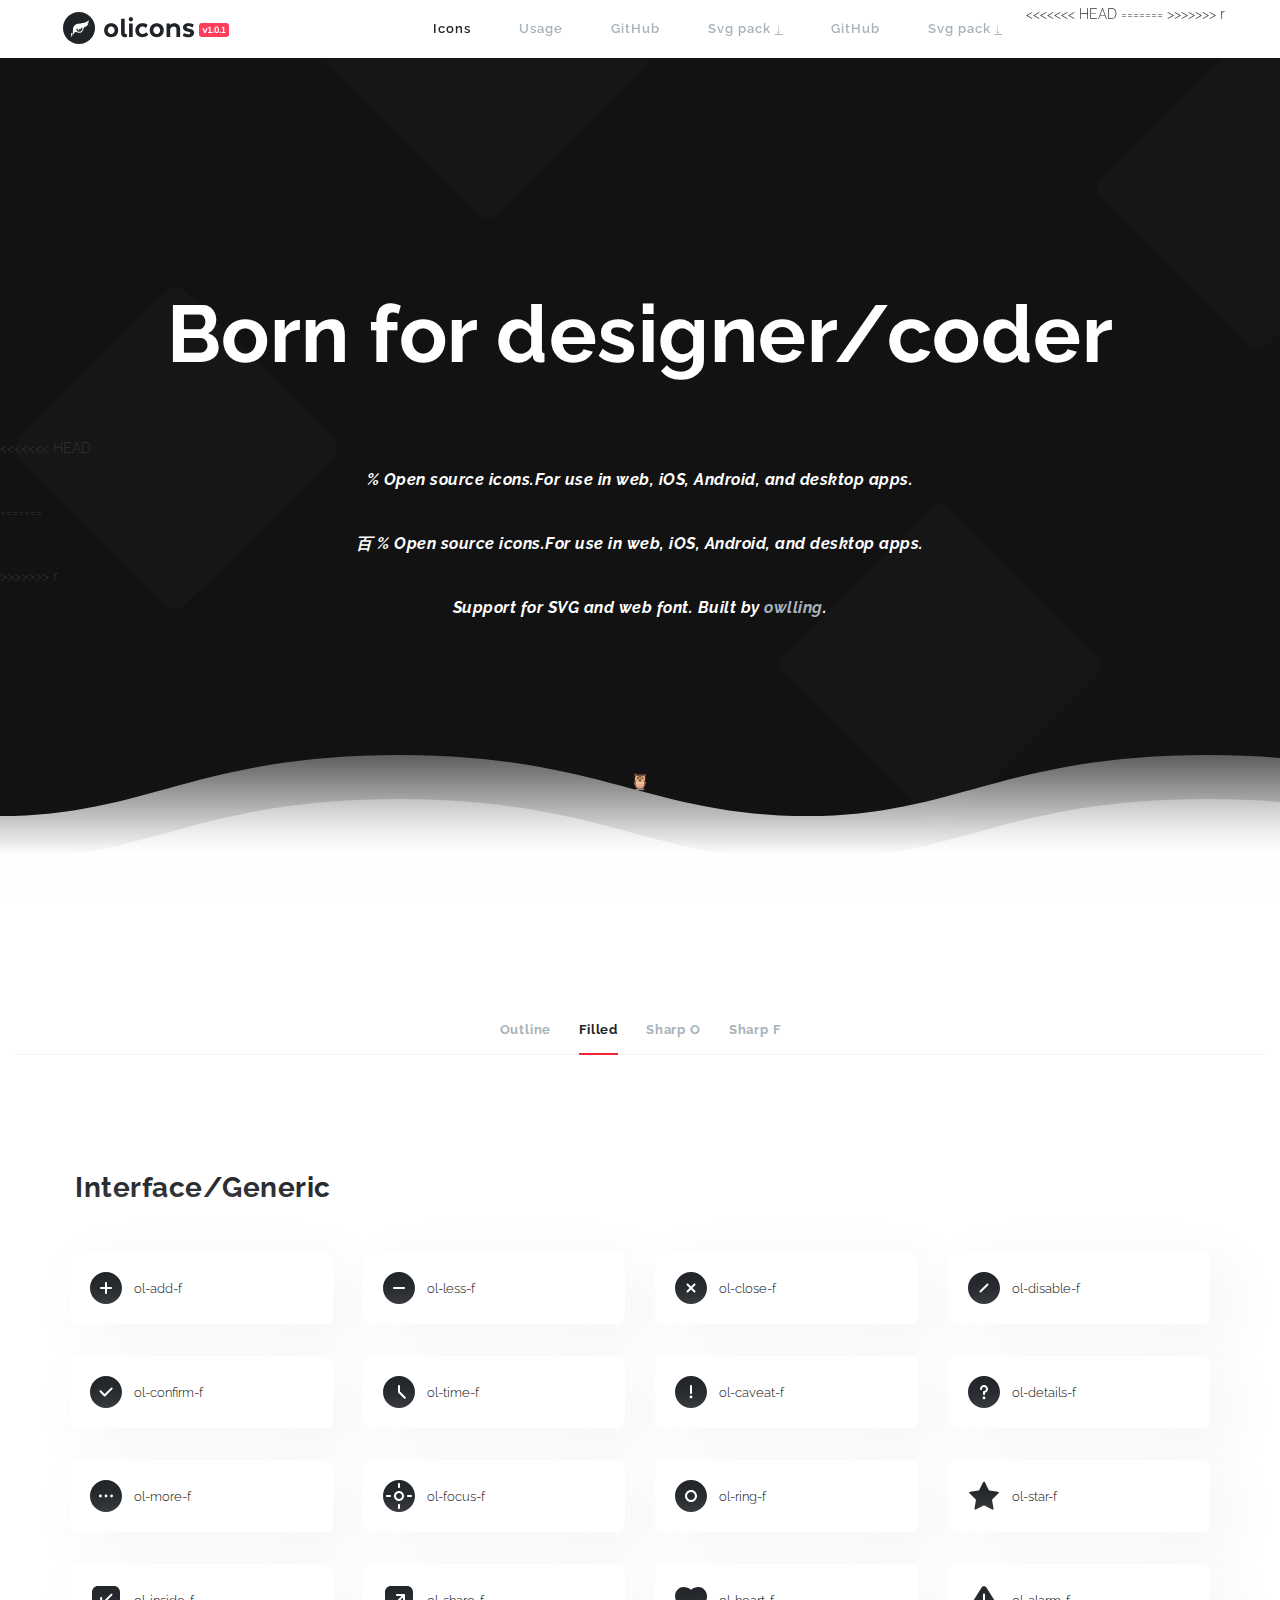
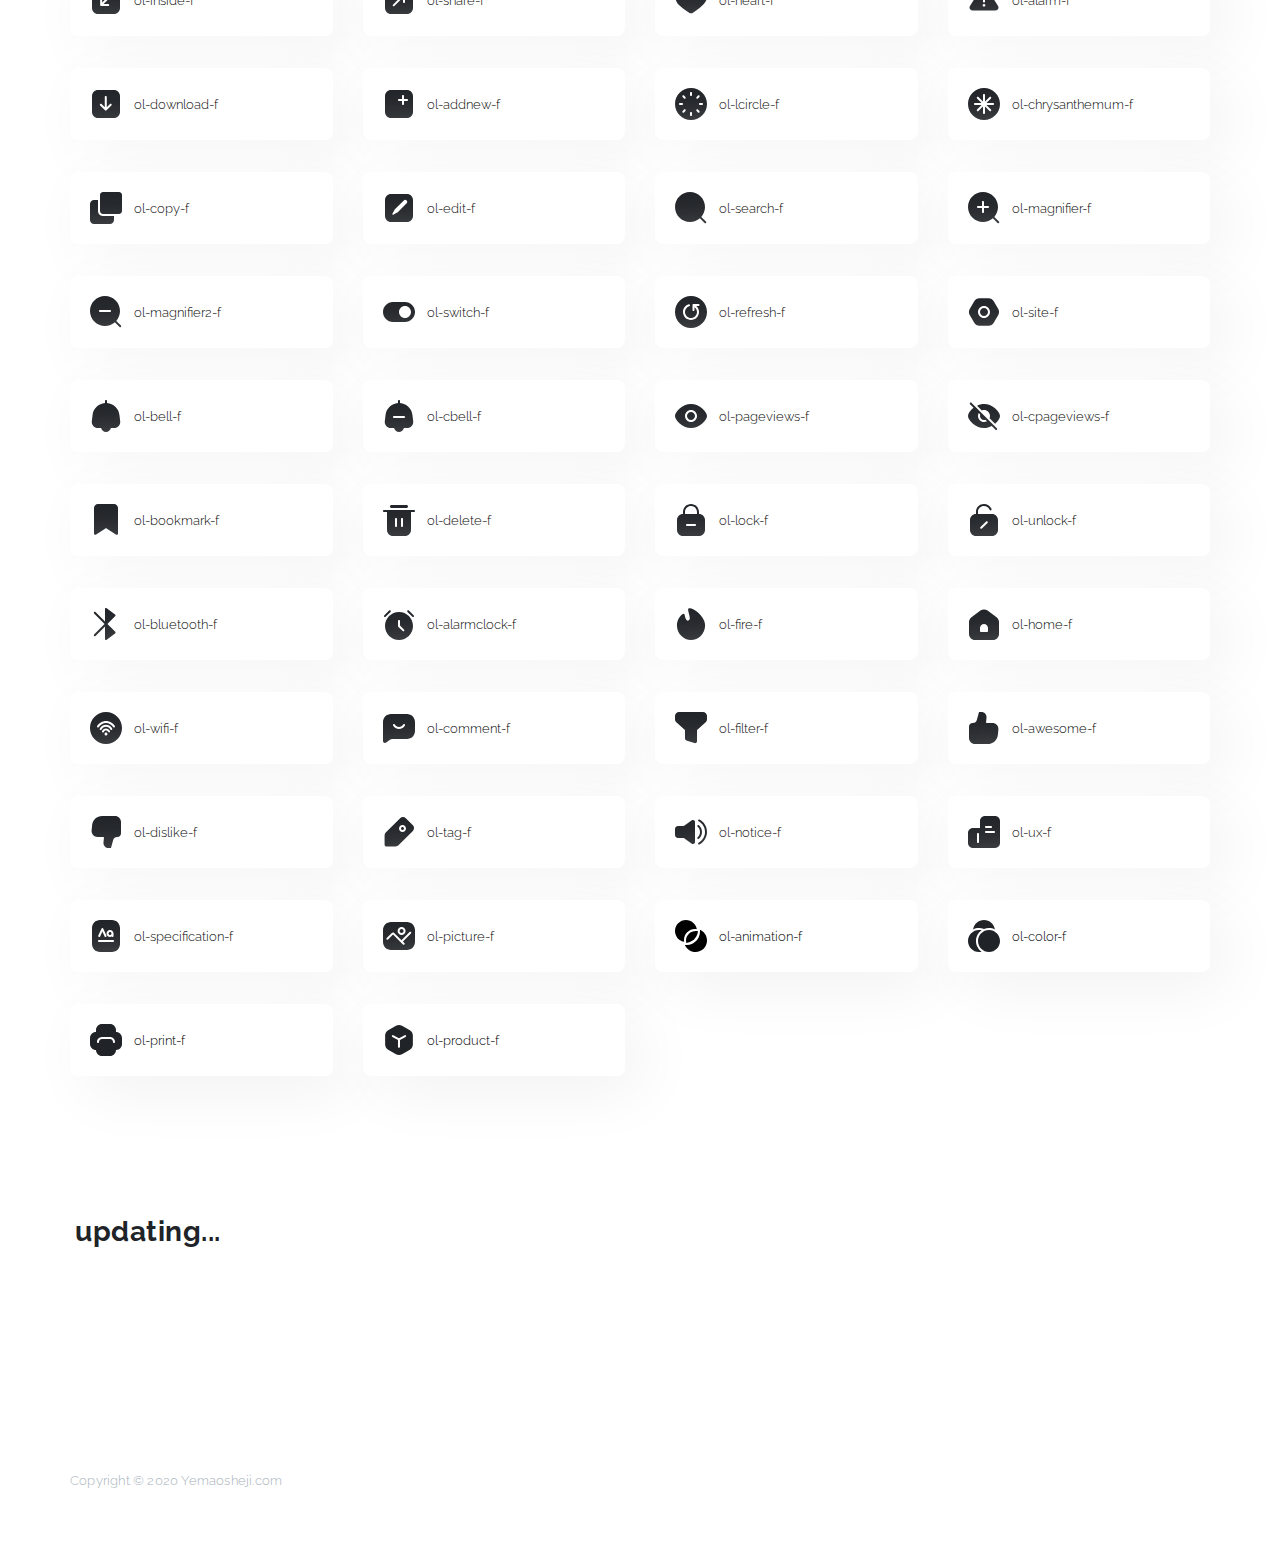
==== filled.html @ 3dbeac01 "r" ====
<!DOCTYPE html>
<html lang="en">

<head>

    <meta charset="UTF-8">
    <meta http-equiv="X-UA-Compatible" content="IE=Edge">
    <meta name="description" content="olicons">
    <meta name="keywords" content="owlling">
    <meta name="author" content="owlling">
    <meta name="viewport" content="width=device-width, initial-scale=1, maximum-scale=1">

    <title>olicons: Beautifully crafted open source icons</title>
    <link rel="shortcut icon" href="images/favicon.ico">
    <link rel="apple-touch-icon" href="images/favicon.ico">
    <link rel="ico" href="images/favicon.ico">

    <!-- Main css -->
    <link rel="stylesheet" href="css/bootstrap.min.css">
    <link rel="stylesheet" href="css/style.css">
    <link rel="stylesheet" href="css/pattern.min.css">
    <link rel="stylesheet" href="https://fonts.googleapis.com/css?family=Raleway">
    <link href="https://fonts.googleapis.com/css?family=Raleway:700&display=swap" rel="stylesheet">

</head>

<body>

    <!-- Navigation section  -->
    <div class="header">
        <div class="navbar navbar-default navbar-static-top" role="navigation">
            <div class="container">
                <div class="navbar-header">
                    <button class="navbar-toggle" data-toggle="collapse" data-target=".navbar-collapse">
                        <span class="icon icon-bar"></span>
                        <span class="icon icon-bar"></span>
                        <span class="icon icon-bar"></span>
                   </button>
                    <a href="index" class="navbar-brand"><img src="images/logo.svg" /></a>

                </div>
                <div class="collapse navbar-collapse">
                    <ul class="nav navbar-nav navbar-right">
                        <li class="active"><a href="#">Icons</a></li>
                        <li><a href="usage">Usage</a></li>
<<<<<<< HEAD
                        <li><a href="https://github.com/owlling" target="black">GitHub</a></li>
                        <li><a href="images/icons/version/olicons_v1.0.1.zip" target="black" download="">Svg pack <u>↓</u></a></li>
=======
                        <li><a href="https://github.com/owlling/olicons" target="black">GitHub</a></li>
                        <li><a href="images/icons/version/olicons_v1.0.1.zip" download="">Svg pack <u>↓</u></a></li>
>>>>>>> r
                    </ul>
                </div>
            </div>
        </div>
    </div>

    <div style="height: 96vh; background-image: url(images/topbg.svg);" data-background="images/topbg.svg">
        <div class="bgtext">
                    <h1 style="text-align: center;">Born for designer/coder</h1>
                    <div class="space60"></div>
<<<<<<< HEAD
                    <h5 style="text-align: center;"><i>% Open source icons.For use in web, iOS, Android, and desktop apps. </i></h5>
=======
                    <h5 style="text-align: center;"><i>百 % Open source icons.For use in web, iOS, Android, and desktop apps. </i></h5>
>>>>>>> r
                    <h5 style="text-align: center;"><i>Support for SVG and web font. Built by <a href="https://twitter.com/lingxianyijun" target="black">owlling</a>.</i></h5>
                    <div class="space150"></div>
                    <h5 style="text-align: center;"><a href="#portfolio" >🦉</a></h5>
        </div>
    </div>

    <section id="portfolio">

        <div class="creative-banner">
        <div class="wave-area sm-display-none">
            <div class="wave"></div>
            <div class="wave"></div>
        </div>
        </div>
                <div class="col-md-12 col-sm-12">
                    <div id="sec-menu" class="sec-menu">
                        <a href="index.html#sec-menu" class="tagb">Outline</a>
                        <a href="#sec-menu" class="textactive">Filled</a>
                        <a href="sharp-outline.html#sec-menu" class="tagb">Sharp O</a>
                        <a href="sharp-filled.html#sec-menu" class="tagb">Sharp F</a>
                    </div>
                </div>

        <div class="space200"></div>

        <div class="container">
            <div class="row">

                <div class="lr20"><h3>Interface/Generic</h3></div>
                <div class="space40"></div>
                <div class="col-sm-6 col-md-4 col-lg-3">
                    <div class="iconcard">
                        <div class="iconsll">
                            <img class="img-responsive2" src="images/icons/res/filled/ol-add-f.svg" data-bd-imgshare-binded="1">
                        </div>
                        <span value="ol-add-f" class="icon-name" onclick="copyVideoUrl(event)">ol-add-f</span>
                    </div>
                </div>
                <div class="col-sm-6 col-md-4 col-lg-3">
                    <div class="iconcard">
                        <div class="iconsll">
                            <img class="img-responsive2" src="images/icons/res/filled/ol-less-f.svg" data-bd-imgshare-binded="1">
                        </div>
                        <span value="ol-less-f" class="icon-name" onclick="copyVideoUrl(event)">ol-less-f</span>
                    </div>
                </div>
                <div class="col-sm-6 col-md-4 col-lg-3">
                    <div class="iconcard">
                        <div class="iconsll">
                            <img class="img-responsive2" src="images/icons/res/filled/ol-close-f.svg" data-bd-imgshare-binded="1">
                        </div>
                        <span value="ol-close-f" class="icon-name" onclick="copyVideoUrl(event)">ol-close-f</span>
                    </div>
                </div>
                <div class="col-sm-6 col-md-4 col-lg-3">
                    <div class="iconcard">
                        <div class="iconsll">
                            <img class="img-responsive2" src="images/icons/res/filled/ol-disable-f.svg" data-bd-imgshare-binded="1">
                        </div>
                        <span value="ol-disable-f" class="icon-name" onclick="copyVideoUrl(event)">ol-disable-f</span>
                    </div>
                </div>
                <div class="col-sm-6 col-md-4 col-lg-3">
                    <div class="iconcard">
                        <div class="iconsll">
                            <img class="img-responsive2" src="images/icons/res/filled/ol-confirm-f.svg" data-bd-imgshare-binded="1">
                        </div>
                        <span value="ol-confirm-f" class="icon-name" onclick="copyVideoUrl(event)">ol-confirm-f</span>
                    </div>
                </div>
                <div class="col-sm-6 col-md-4 col-lg-3">
                    <div class="iconcard">
                        <div class="iconsll">
                            <img class="img-responsive2" src="images/icons/res/filled/ol-time-f.svg" data-bd-imgshare-binded="1">
                        </div>
                        <span value="ol-time-f" class="icon-name" onclick="copyVideoUrl(event)">ol-time-f</span>
                    </div>
                </div>
                <div class="col-sm-6 col-md-4 col-lg-3">
                    <div class="iconcard">
                        <div class="iconsll">
                            <img class="img-responsive2" src="images/icons/res/filled/ol-caveat-f.svg" data-bd-imgshare-binded="1">
                        </div>
                        <span value="ol-caveat-f" class="icon-name" onclick="copyVideoUrl(event)">ol-caveat-f</span>
                    </div>
                </div>
                <div class="col-sm-6 col-md-4 col-lg-3">
                    <div class="iconcard">
                        <div class="iconsll">
                            <img class="img-responsive2" src="images/icons/res/filled/ol-details-f.svg" data-bd-imgshare-binded="1">
                        </div>
                        <span value="ol-details-f" class="icon-name" onclick="copyVideoUrl(event)">ol-details-f</span>
                    </div>
                </div>
                <div class="col-sm-6 col-md-4 col-lg-3">
                    <div class="iconcard">
                        <div class="iconsll">
                            <img class="img-responsive2" src="images/icons/res/filled/ol-more-f.svg" data-bd-imgshare-binded="1">
                        </div>
                        <span value="ol-more-f" class="icon-name" onclick="copyVideoUrl(event)">ol-more-f</span>
                    </div>
                </div>
                <div class="col-sm-6 col-md-4 col-lg-3">
                    <div class="iconcard">
                        <div class="iconsll">
                            <img class="img-responsive2" src="images/icons/res/filled/ol-focus-f.svg" data-bd-imgshare-binded="1">
                        </div>
                        <span value="ol-focus-f" class="icon-name" onclick="copyVideoUrl(event)">ol-focus-f</span>
                    </div>
                </div>
                <div class="col-sm-6 col-md-4 col-lg-3">
                    <div class="iconcard">
                        <div class="iconsll">
                            <img class="img-responsive2" src="images/icons/res/filled/ol-ring-f.svg" data-bd-imgshare-binded="1">
                        </div>
                        <span value="ol-ring-f" class="icon-name" onclick="copyVideoUrl(event)">ol-ring-f</span>
                    </div>
                </div>
                <div class="col-sm-6 col-md-4 col-lg-3">
                    <div class="iconcard">
                        <div class="iconsll">
                            <img class="img-responsive2" src="images/icons/res/filled/ol-star-f.svg" data-bd-imgshare-binded="1">
                        </div>
                        <span value="ol-star-f" class="icon-name" onclick="copyVideoUrl(event)">ol-star-f</span>
                    </div>
                </div>
                <div class="col-sm-6 col-md-4 col-lg-3">
                    <div class="iconcard">
                        <div class="iconsll">
                            <img class="img-responsive2" src="images/icons/res/filled/ol-inside-f.svg" data-bd-imgshare-binded="1">
                        </div>
                        <span value="ol-inside-f" class="icon-name" onclick="copyVideoUrl(event)">ol-inside-f</span>
                    </div>
                </div>
                <div class="col-sm-6 col-md-4 col-lg-3">
                    <div class="iconcard">
                        <div class="iconsll">
                            <img class="img-responsive2" src="images/icons/res/filled/ol-share-f.svg" data-bd-imgshare-binded="1">
                        </div>
                        <span value="ol-share-f" class="icon-name" onclick="copyVideoUrl(event)">ol-share-f</span>
                    </div>
                </div>
                <div class="col-sm-6 col-md-4 col-lg-3">
                    <div class="iconcard">
                        <div class="iconsll">
                            <img class="img-responsive2" src="images/icons/res/filled/ol-heart-f.svg" data-bd-imgshare-binded="1">
                        </div>
                        <span value="ol-heart-f" class="icon-name" onclick="copyVideoUrl(event)">ol-heart-f</span>
                    </div>
                </div>
                <div class="col-sm-6 col-md-4 col-lg-3">
                    <div class="iconcard">
                        <div class="iconsll">
                            <img class="img-responsive2" src="images/icons/res/filled/ol-alarm-f.svg" data-bd-imgshare-binded="1">
                        </div>
                        <span value="ol-alarm-f" class="icon-name" onclick="copyVideoUrl(event)">ol-alarm-f</span>
                    </div>
                </div>
                <div class="col-sm-6 col-md-4 col-lg-3">
                    <div class="iconcard">
                        <div class="iconsll">
                            <img class="img-responsive2" src="images/icons/res/filled/ol-download-f.svg" data-bd-imgshare-binded="1">
                        </div>
                        <span value="ol-download-f" class="icon-name" onclick="copyVideoUrl(event)">ol-download-f</span>
                    </div>
                </div>
                <div class="col-sm-6 col-md-4 col-lg-3">
                    <div class="iconcard">
                        <div class="iconsll">
                            <img class="img-responsive2" src="images/icons/res/filled/ol-addnew-f.svg" data-bd-imgshare-binded="1">
                        </div>
                        <span value="ol-addnew-f" class="icon-name" onclick="copyVideoUrl(event)">ol-addnew-f</span>
                    </div>
                </div>
                <div class="col-sm-6 col-md-4 col-lg-3">
                    <div class="iconcard">
                        <div class="iconsll">
                            <img class="img-responsive2" src="images/icons/res/filled/ol-lcircle-f.svg" data-bd-imgshare-binded="1">
                        </div>
                        <span value="ol-lcircle-f" class="icon-name" onclick="copyVideoUrl(event)">ol-lcircle-f</span>
                    </div>
                </div>
                <div class="col-sm-6 col-md-4 col-lg-3">
                    <div class="iconcard">
                        <div class="iconsll">
                            <img class="img-responsive2" src="images/icons/res/filled/ol-chrysanthemum-f.svg" data-bd-imgshare-binded="1">
                        </div>
                        <span value="ol-chrysanthemum-f" class="icon-name" onclick="copyVideoUrl(event)">ol-chrysanthemum-f</span>
                    </div>
                </div>
                <div class="col-sm-6 col-md-4 col-lg-3">
                    <div class="iconcard">
                        <div class="iconsll">
                            <img class="img-responsive2" src="images/icons/res/filled/ol-copy-f.svg" data-bd-imgshare-binded="1">
                        </div>
                        <span value="ol-copy-f" class="icon-name" onclick="copyVideoUrl(event)">ol-copy-f</span>
                    </div>
                </div>
                <div class="col-sm-6 col-md-4 col-lg-3">
                    <div class="iconcard">
                        <div class="iconsll">
                            <img class="img-responsive2" src="images/icons/res/filled/ol-edit-f.svg" data-bd-imgshare-binded="1">
                        </div>
                        <span value="ol-edit-f" class="icon-name" onclick="copyVideoUrl(event)">ol-edit-f</span>
                    </div>
                </div>
                <div class="col-sm-6 col-md-4 col-lg-3">
                    <div class="iconcard">
                        <div class="iconsll">
                            <img class="img-responsive2" src="images/icons/res/filled/ol-search-f.svg" data-bd-imgshare-binded="1">
                        </div>
                        <span value="ol-search-f" class="icon-name" onclick="copyVideoUrl(event)">ol-search-f</span>
                    </div>
                </div>
                <div class="col-sm-6 col-md-4 col-lg-3">
                    <div class="iconcard">
                        <div class="iconsll">
                            <img class="img-responsive2" src="images/icons/res/filled/ol-magnifier-f.svg" data-bd-imgshare-binded="1">
                        </div>
                        <span value="ol-magnifier-f" class="icon-name" onclick="copyVideoUrl(event)">ol-magnifier-f</span>
                    </div>
                </div>
                <div class="col-sm-6 col-md-4 col-lg-3">
                    <div class="iconcard">
                        <div class="iconsll">
                            <img class="img-responsive2" src="images/icons/res/filled/ol-magnifier2-f.svg" data-bd-imgshare-binded="1">
                        </div>
                        <span value="ol-magnifier2-f" class="icon-name" onclick="copyVideoUrl(event)">ol-magnifier2-f</span>
                    </div>
                </div>
                <div class="col-sm-6 col-md-4 col-lg-3">
                    <div class="iconcard">
                        <div class="iconsll">
                            <img class="img-responsive2" src="images/icons/res/filled/ol-switch-f.svg" data-bd-imgshare-binded="1">
                        </div>
                        <span value="ol-switch-f" class="icon-name" onclick="copyVideoUrl(event)">ol-switch-f</span>
                    </div>
                </div>
                <div class="col-sm-6 col-md-4 col-lg-3">
                    <div class="iconcard">
                        <div class="iconsll">
                            <img class="img-responsive2" src="images/icons/res/filled/ol-refresh-f.svg" data-bd-imgshare-binded="1">
                        </div>
                        <span value="ol-refresh-f" class="icon-name" onclick="copyVideoUrl(event)">ol-refresh-f</span>
                    </div>
                </div>
                <div class="col-sm-6 col-md-4 col-lg-3">
                    <div class="iconcard">
                        <div class="iconsll">
                            <img class="img-responsive2" src="images/icons/res/filled/ol-site-f.svg" data-bd-imgshare-binded="1">
                        </div>
                        <span value="ol-site-f" class="icon-name" onclick="copyVideoUrl(event)">ol-site-f</span>
                    </div>
                </div>
                <div class="col-sm-6 col-md-4 col-lg-3">
                    <div class="iconcard">
                        <div class="iconsll">
                            <img class="img-responsive2" src="images/icons/res/filled/ol-bell-f.svg" data-bd-imgshare-binded="1">
                        </div>
                        <span value="ol-bell-f" class="icon-name" onclick="copyVideoUrl(event)">ol-bell-f</span>
                    </div>
                </div>
                <div class="col-sm-6 col-md-4 col-lg-3">
                    <div class="iconcard">
                        <div class="iconsll">
                            <img class="img-responsive2" src="images/icons/res/filled/ol-cbell-f.svg" data-bd-imgshare-binded="1">
                        </div>
                        <span value="ol-cbell-f" class="icon-name" onclick="copyVideoUrl(event)">ol-cbell-f</span>
                    </div>
                </div>
                <div class="col-sm-6 col-md-4 col-lg-3">
                    <div class="iconcard">
                        <div class="iconsll">
                            <img class="img-responsive2" src="images/icons/res/filled/ol-pageviews-f.svg" data-bd-imgshare-binded="1">
                        </div>
                        <span value="ol-pageviews-f" class="icon-name" onclick="copyVideoUrl(event)">ol-pageviews-f</span>
                    </div>
                </div>
                <div class="col-sm-6 col-md-4 col-lg-3">
                    <div class="iconcard">
                        <div class="iconsll">
                            <img class="img-responsive2" src="images/icons/res/filled/ol-cpageviews-f.svg" data-bd-imgshare-binded="1">
                        </div>
                        <span value="ol-cpageviews-f" class="icon-name" onclick="copyVideoUrl(event)">ol-cpageviews-f</span>
                    </div>
                </div>
                <div class="col-sm-6 col-md-4 col-lg-3">
                    <div class="iconcard">
                        <div class="iconsll">
                            <img class="img-responsive2" src="images/icons/res/filled/ol-bookmark-f.svg" data-bd-imgshare-binded="1">
                        </div>
                        <span value="ol-bookmark-f" class="icon-name" onclick="copyVideoUrl(event)">ol-bookmark-f</span>
                    </div>
                </div>
                <div class="col-sm-6 col-md-4 col-lg-3">
                    <div class="iconcard">
                        <div class="iconsll">
                            <img class="img-responsive2" src="images/icons/res/filled/ol-delete-f.svg" data-bd-imgshare-binded="1">
                        </div>
                        <span value="ol-delete-f" class="icon-name" onclick="copyVideoUrl(event)">ol-delete-f</span>
                    </div>
                </div>
                <div class="col-sm-6 col-md-4 col-lg-3">
                    <div class="iconcard">
                        <div class="iconsll">
                            <img class="img-responsive2" src="images/icons/res/filled/ol-lock-f.svg" data-bd-imgshare-binded="1">
                        </div>
                        <span value="ol-lock-f" class="icon-name" onclick="copyVideoUrl(event)">ol-lock-f</span>
                    </div>
                </div>
                <div class="col-sm-6 col-md-4 col-lg-3">
                    <div class="iconcard">
                        <div class="iconsll">
                            <img class="img-responsive2" src="images/icons/res/filled/ol-unlock-f.svg" data-bd-imgshare-binded="1">
                        </div>
                        <span value="ol-unlock-f" class="icon-name" onclick="copyVideoUrl(event)">ol-unlock-f</span>
                    </div>
                </div>
                <div class="col-sm-6 col-md-4 col-lg-3">
                    <div class="iconcard">
                        <div class="iconsll">
                            <img class="img-responsive2" src="images/icons/res/filled/ol-bluetooth-f.svg" data-bd-imgshare-binded="1">
                        </div>
                        <span value="ol-bluetooth-f" class="icon-name" onclick="copyVideoUrl(event)">ol-bluetooth-f</span>
                    </div>
                </div>
                <div class="col-sm-6 col-md-4 col-lg-3">
                    <div class="iconcard">
                        <div class="iconsll">
                            <img class="img-responsive2" src="images/icons/res/filled/ol-alarmclock-f.svg" data-bd-imgshare-binded="1">
                        </div>
                        <span value="ol-alarmclock-f" class="icon-name" onclick="copyVideoUrl(event)">ol-alarmclock-f</span>
                    </div>
                </div>
                <div class="col-sm-6 col-md-4 col-lg-3">
                    <div class="iconcard">
                        <div class="iconsll">
                            <img class="img-responsive2" src="images/icons/res/filled/ol-fire-f.svg" data-bd-imgshare-binded="1">
                        </div>
                        <span value="ol-fire-f" class="icon-name" onclick="copyVideoUrl(event)">ol-fire-f</span>
                    </div>
                </div>
                <div class="col-sm-6 col-md-4 col-lg-3">
                    <div class="iconcard">
                        <div class="iconsll">
                            <img class="img-responsive2" src="images/icons/res/filled/ol-home-f.svg" data-bd-imgshare-binded="1">
                        </div>
                        <span value="ol-home-f" class="icon-name" onclick="copyVideoUrl(event)">ol-home-f</span>
                    </div>
                </div>
                <div class="col-sm-6 col-md-4 col-lg-3">
                    <div class="iconcard">
                        <div class="iconsll">
                            <img class="img-responsive2" src="images/icons/res/filled/ol-wifi-f.svg" data-bd-imgshare-binded="1">
                        </div>
                        <span value="ol-wifi-f" class="icon-name" onclick="copyVideoUrl(event)">ol-wifi-f</span>
                    </div>
                </div>
                <div class="col-sm-6 col-md-4 col-lg-3">
                    <div class="iconcard">
                        <div class="iconsll">
                            <img class="img-responsive2" src="images/icons/res/filled/ol-comment-f.svg" data-bd-imgshare-binded="1">
                        </div>
                        <span value="ol-comment-f" class="icon-name" onclick="copyVideoUrl(event)">ol-comment-f</span>
                    </div>
                </div>
                <div class="col-sm-6 col-md-4 col-lg-3">
                    <div class="iconcard">
                        <div class="iconsll">
                            <img class="img-responsive2" src="images/icons/res/filled/ol-filter-f.svg" data-bd-imgshare-binded="1">
                        </div>
                        <span value="ol-filter-f" class="icon-name" onclick="copyVideoUrl(event)">ol-filter-f</span>
                    </div>
                </div>
                <div class="col-sm-6 col-md-4 col-lg-3">
                    <div class="iconcard">
                        <div class="iconsll">
                            <img class="img-responsive2" src="images/icons/res/filled/ol-awesome-f.svg" data-bd-imgshare-binded="1">
                        </div>
                        <span value="ol-awesome-f" class="icon-name" onclick="copyVideoUrl(event)">ol-awesome-f</span>
                    </div>
                </div>
                <div class="col-sm-6 col-md-4 col-lg-3">
                    <div class="iconcard">
                        <div class="iconsll">
                            <img class="img-responsive2" src="images/icons/res/filled/ol-dislike-f.svg" data-bd-imgshare-binded="1">
                        </div>
                        <span value="ol-dislike-f" class="icon-name" onclick="copyVideoUrl(event)">ol-dislike-f</span>
                    </div>
                </div>
                <div class="col-sm-6 col-md-4 col-lg-3">
                    <div class="iconcard">
                        <div class="iconsll">
                            <img class="img-responsive2" src="images/icons/res/filled/ol-tag-f.svg" data-bd-imgshare-binded="1">
                        </div>
                        <span value="ol-tag-f" class="icon-name" onclick="copyVideoUrl(event)">ol-tag-f</span>
                    </div>
                </div>
                <div class="col-sm-6 col-md-4 col-lg-3">
                    <div class="iconcard">
                        <div class="iconsll">
                            <img class="img-responsive2" src="images/icons/res/filled/ol-notice-f.svg" data-bd-imgshare-binded="1">
                        </div>
                        <span value="ol-notice-f" class="icon-name" onclick="copyVideoUrl(event)">ol-notice-f</span>
                    </div>
                </div>
                <div class="col-sm-6 col-md-4 col-lg-3">
                    <div class="iconcard">
                        <div class="iconsll">
                            <img class="img-responsive2" src="images/icons/res/filled/ol-ux-f.svg" data-bd-imgshare-binded="1">
                        </div>
                        <span value="ol-ux-f" class="icon-name" onclick="copyVideoUrl(event)">ol-ux-f</span>
                    </div>
                </div>
                <div class="col-sm-6 col-md-4 col-lg-3">
                    <div class="iconcard">
                        <div class="iconsll">
                            <img class="img-responsive2" src="images/icons/res/filled/ol-specification-f.svg" data-bd-imgshare-binded="1">
                        </div>
                        <span value="ol-specification-f" class="icon-name" onclick="copyVideoUrl(event)">ol-specification-f</span>
                    </div>
                </div>
                <div class="col-sm-6 col-md-4 col-lg-3">
                    <div class="iconcard">
                        <div class="iconsll">
                            <img class="img-responsive2" src="images/icons/res/filled/ol-picture-f.svg" data-bd-imgshare-binded="1">
                        </div>
                        <span value="ol-picture-f" class="icon-name" onclick="copyVideoUrl(event)">ol-picture-f</span>
                    </div>
                </div>
                <div class="col-sm-6 col-md-4 col-lg-3">
                    <div class="iconcard">
                        <div class="iconsll">
                            <img class="img-responsive2" src="images/icons/res/filled/ol-animation-f.svg" data-bd-imgshare-binded="1">
                        </div>
                        <span value="ol-animation-f" class="icon-name" onclick="copyVideoUrl(event)">ol-animation-f</span>
                    </div>
                </div>
                <div class="col-sm-6 col-md-4 col-lg-3">
                    <div class="iconcard">
                        <div class="iconsll">
                            <img class="img-responsive2" src="images/icons/res/filled/ol-color-f.svg" data-bd-imgshare-binded="1">
                        </div>
                        <span value="ol-color-f" class="icon-name" onclick="copyVideoUrl(event)">ol-color-f</span>
                    </div>
                </div>
                <div class="col-sm-6 col-md-4 col-lg-3">
                    <div class="iconcard">
                        <div class="iconsll">
                            <img class="img-responsive2" src="images/icons/res/filled/ol-print-f.svg" data-bd-imgshare-binded="1">
                        </div>
                        <span value="ol-print-f" class="icon-name" onclick="copyVideoUrl(event)">ol-print-f</span>
                    </div>
                </div>
                <div class="col-sm-6 col-md-4 col-lg-3">
                    <div class="iconcard">
                        <div class="iconsll">
                            <img class="img-responsive2" src="images/icons/res/filled/ol-product-f.svg" data-bd-imgshare-binded="1">
                        </div>
                        <span value="ol-product-f" class="icon-name" onclick="copyVideoUrl(event)">ol-product-f</span>
                    </div>
                </div>

            </div>
        </div>

        <div class="space80"></div>

        <div class="container">
            <div class="row">

                <div class="lr20"><h3>updating...</h3></div>
                <div class="space40"></div>
                <!-- <div class="col-sm-6 col-md-4 col-lg-3">
                    <div class="iconcard">
                        <div class="iconsll">
                            <img class="img-responsive2" src="images/icons/res/filled/ol-add-f.svg" data-bd-imgshare-binded="1">
                        </div>
                        <span value="ol-add-f" class="icon-name" onclick="copyVideoUrl(event)">ol-add-f</span>
                    </div>
                </div>
                <div class="col-sm-6 col-md-4 col-lg-3">
                    <div class="iconcard">
                        <div class="iconsll">
                            <img class="img-responsive2" src="images/icons/res/filled/ol-add-f.svg" data-bd-imgshare-binded="1">
                        </div>
                        <span value="ol-add-so" class="icon-name" onclick="copyVideoUrl(event)">ol-add-f</span>
                    </div>
                </div>
                <div class="col-sm-6 col-md-4 col-lg-3">
                    <div class="iconcard">
                        <div class="iconsll">
                            <img class="img-responsive2" src="images/icons/res/filled/ol-add-f.svg" data-bd-imgshare-binded="1">
                        </div>
                        <span value="ol-add-f" class="icon-name" onclick="copyVideoUrl(event)">ol-add-f</span>
                    </div>
                </div>
                <div class="col-sm-6 col-md-4 col-lg-3">
                    <div class="iconcard">
                        <div class="iconsll">
                            <img class="img-responsive2" src="images/icons/res/filled/ol-add-f.svg" data-bd-imgshare-binded="1">
                        </div>
                        <span value="ol-add-so" class="icon-name" onclick="copyVideoUrl(event)">ol-add-f</span>
                    </div>
                </div>
                <div class="col-sm-6 col-md-4 col-lg-3">
                    <div class="iconcard">
                        <div class="iconsll">
                            <img class="img-responsive2" src="images/icons/res/filled/ol-add-f.svg" data-bd-imgshare-binded="1">
                        </div>
                        <span value="ol-add-f" class="icon-name" onclick="copyVideoUrl(event)">ol-add-f</span>
                    </div>
                </div>
                <div class="col-sm-6 col-md-4 col-lg-3">
                    <div class="iconcard">
                        <div class="iconsll">
                            <img class="img-responsive2" src="images/icons/res/filled/ol-add-f.svg" data-bd-imgshare-binded="1">
                        </div>
                        <span value="ol-add-so" class="icon-name" onclick="copyVideoUrl(event)">ol-add-f</span>
                    </div>
                </div> -->

            </div>
        </div>

        <!-- // + more -->


    </section>

    <!-- Footer Section -->

    <footer>
        <div class="container">

                <div class="footer-copyright">
                    <h6>Copyright © 2020 <a href="http://www.yemaosheji.com/" target="black">Yemaosheji.com</a></h6>
                </div>

        </div>
    </footer>

    <!--scroll to top-->
    <div class="scroll-top">
        <img class="img-responsive" src="images/up.svg">
    </div>

    <!-- SCRIPTS -->

    <script src="js/jquery.js"></script>
    <script src="js/custom.js"></script>
    <script src="js/bootstrap.min.js"></script>

    <script>
        var _hmt = _hmt || [];
           (function() {
        var hm = document.createElement("script");
            hm.src = "https://hm.baidu.com/hm.js?7e9b46ec91d093bb32dfb176c39fdf00";
        var s = document.getElementsByTagName("script")[0]; 
            s.parentNode.insertBefore(hm, s);
        })();
    </script>


</body>

</html>
---- css/style.css ----
/*!* 

  For olicons by owlling

  v1.0.1

  2020.05.06


*/

body {
    background: #ffffff;
    font-family: 'Raleway', sans-serif;
    font-style: normal;
    font-weight: 300;
    overflow-x: hidden;
    scroll-behavior: smooth;
    height: 100%;
}

h1,
h2,
h3,
h4,
h5,
h6 {
    font-style: normal;
    font-weight: 300;
    letter-spacing: 0.5px;
}

h1 {
    font-size: 80px;
    font-weight: bold;
    margin-top: 20px;
    color: #ffffff;

}

h2 {
    font-size: 40px;
    line-height: 64px;
    color: #202327;
    text-align: left;
    font-weight: bold;
}

h3 {
    font-size: 28px;
    text-align: left;
    color: #202327;
    font-weight: bold;
    line-height: 48px;
}

h4 {
    color: #202327;
    font-size: 18px;
    font-weight: bold;
    line-height: 28px;
    letter-spacing: 0.5px;
    text-align: left;
}

h5 {
    color: #ffffff;
    font-size: 16px;
    font-weight: bold;
    line-height: 24px;
    letter-spacing: 0.5px;
}

h6 {
    color: #A8B2BA;
    font-size: 13px;
    font-weight: 300;
    line-height: 26px;
    text-align: left;
    letter-spacing: 0.2px;
}

p {
    color: #202327;
    font-size: 15px;
    font-weight: 400;
    line-height: 28px;
    text-align: left;
    letter-spacing: 0.5px;
    margin-top: 12px;
    margin-bottom: 12px;
}

.bgtext{
    padding-top: 30vh;
}

.bgtext a:hover {
    color: #fff;
}

.ubgtext{
    padding-top: 18vh;
}


/*banner btm*/

.creative-banner .wave-area {
  height: 5%;
  width: 100%;
  position: absolute;
  bottom: 0;
  left: 0;
  background: white;
  z-index: 1;
}

.creative-banner .wave {
  background: url("../images/wave.svg") repeat-x;
  position: absolute;
  top: -100px;
  width: 6400px;
  height: 100px;
  animation: wave 35s cubic-bezier(0.36, 0.45, 0.63, 0.53) infinite;
  transform: translate3d(0, 0, 0);
}

.creative-banner .wave:nth-of-type(2) {
  top: -56px;
  animation: wave 20s cubic-bezier(0.36, 0.45, 0.63, 0.53) -0.125s infinite, swell 7s ease -1.25s infinite;
  opacity: 1;
}

@keyframes wave {
  0% {
    margin-left: 0;
  }
  100% {
    margin-left: -1600px;
  }
}

@keyframes swell {
  0%, 100% {
    transform: translate3d(0, -45px, 0);
  }
  50% {
    transform: translate3d(0, 5px, 0);
  }
}

@media screen and (max-width: 1399px) {
  .creative-banner {
    padding: 0 0 0 0;
  }
}

@media screen and (max-width: 1199px) {
  .creative-banner .creative-banner-img {
    top: -28%;
  }
}

@media screen and (max-width: 991px) {
  .creative-banner {
    padding: 0 0 0 0;
  }
  .creative-banner .creative-banner-img {
    position: relative;
    width: auto;
    float: none !important;
    left: 0;
    top: -54px;
  }
  .creative-banner-img {
    text-align: center;
  }
  .creative-banner-img img {
    float: none !important;
  }
}

@media screen and (max-width: 767px) {
  .creative-banner {
    padding: 26px 0 50px 0;
    display:none;
  }
  .creative-banner .btn-play {
    width: 40px;
    height: 40px;
    line-height: 36px;
    font-size: 16px;
  }
}

/*结束*/

.copy-tips {
    position: fixed;
    z-index: 999;
    bottom: 10%;
    left: 50%;
    color: #ffffff;
    font-size: 14px;
    margin: 0 0 0 -164px;
    -webkit-transition: all 0.4s ease-in-out;
    transition: all 0.4s ease-in-out;
}

.copy-tips-wrap {
    padding: 16px 40px;
    text-align: center;
    background-color: #202327;
    border-radius: 100px;
    -webkit-transition: all 0.4s ease-in-out;
    transition: all 0.4s ease-in-out;
    
}

.tagb {
     color: #A8B2BA;
     outline: none;
     white-space:nowrap;
     font-size: 13px;
     font-weight: bold;
     letter-spacing: 0.8px;
     line-height: 48px;
     margin-left: 12px;
     margin-right: 12px;
     -webkit-transition: all 0.4s ease-in-out;
     transition: all 0.4s ease-in-out;
 }
 
 .tagb:hover {
     color: #202327;
 }


 .textactive{
     color: #202327;
     outline: none;
     white-space:nowrap;
     padding-bottom: 16px;
     border-bottom: 2px solid #F22333;
     font-size: 13px;
     font-weight: bold;
     letter-spacing: 0.8px;
     line-height: 48px;
     margin-left: 12px;
     margin-right: 12px;

 }


 .textactive:hover {
     color: #202327;

 }


.annotation {
    color: #D3D8DC;
    font-size: 13px;
    font-weight: 300;
    line-height: 20px;
    text-align: center;
    letter-spacing: 0.2px;
    margin-top: -10px;
}

.mmark {
    background: #F7F9FA;
    color: #202327;
    font-size: 15px;
    font-weight: 400;
    line-height: 28px;
}

.comark {
    color: #E0245E;
    background-color: #FDF4F6;
    border-radius: 4px;
}

.cogreen {
    color: #4E9B01;
}

.coyellow {
    color: #C3A500;
}

.codee {
    padding: 16px 14px;
    width: 100%;
    font-size: 15px;
    font-weight: 400;
    border-radius: 8px;
    background-color: #f7f9fa;
    overflow:auto;
    codee

}

.html5-main-video {
    display: block;
    position: absolute;
}

.rotating {
    width: 300px;
    height: 300px;
    -webkit-animation: haha1 5s linear infinite;
}

@-webkit-keyframes haha1 {
    0% {
        -webkit-transform: rotate(0deg);
    }
    25% {
        -webkit-transform: rotate(90deg);
    }
    50% {
        -webkit-transform: rotate(180deg);
    }
    75% {
        -webkit-transform: rotate(270deg);
    }
    100% {
        -webkit-transform: rotate(360deg);
    }
}

.rotating2 {
    width: 300px;
    height: 300px;
    -webkit-animation: haha2 8s linear infinite;
}

@-webkit-keyframes haha2 {
    0% {
        -webkit-transform: rotate(0deg);
    }
    25% {
        -webkit-transform: rotate(-90deg);
    }
    50% {
        -webkit-transform: rotate(-180deg);
    }
    75% {
        -webkit-transform: rotate(-270deg);
    }
    100% {
        -webkit-transform: rotate(-360deg);
    }
}

.rotating3 {
    width: 100px;
    height: 100px;
    -webkit-animation: haha3 6s linear infinite;
}

@-webkit-keyframes haha3 {
    0% {
        -webkit-transform: rotate(0deg);
    }
    25% {
        -webkit-transform: rotate(90deg);
    }
    50% {
        -webkit-transform: rotate(180deg);
    }
    75% {
        -webkit-transform: rotate(270deg);
    }
    100% {
        -webkit-transform: rotate(360deg);
    }
}

.rainbow {
    width: 100%;
    animation: pulse 3s linear infinite;
}

@keyframes pulse {
    from {
        filter: hue-rotate(0);
    }
    to {
        filter: hue-rotate(360deg);
    }
}

.space150 {
    margin-top: 150px;
}

.space120 {
    margin-bottom: 120px;
}

.space100 {
    margin-bottom: 100px;
}

.space80 {
    margin-bottom: 80px;
}

.space60 {
    margin-bottom: 60px;
}

.space40 {
    margin-bottom: 40px;
}

.space20 {
    margin-bottom: 20px;
}

strong {
    font-weight: 400;
}

.annotation {
    text-align: center;
}

.distort {
    position: absolute;
    pointer-events: none;
    will-change: transform;
}

.distort_img {
    opacity: 0;
}

.distort-imgg {
    max-width: 100%;
}

svg:not(:root) {
    overflow: hidden;
}

.quote_link {
    z-index: 999;
    color: var(--color-content-link);
    position: relative;
    white-space: nowrap;
}

.quote_link:hover {
    color: var(--color-content-link-hover);
}

.quote_link::after {
    top: calc(100% - 1vh);
}

.quote_link span {
    display: inline-block;
}

.quote_link::after {
    content: '';
    position: absolute;
    height: 5px;
    border-width: 1px 0;
    border-style: solid;
    width: 100%;
    left: 0;
    top: calc(100% - 0.7rem);
    border-color: currentColor;
}

.quote {
    font-size: 80px;
    font-weight: bold;
    letter-spacing: 0.5px;
    margin-top: 100px;
    text-align: left;
    color: #202327;
}

.textlef {
    margin-left: 0px;
}

.btn-success:focus {
    background-color: #000;
    border-color: transparent;
}

 ::selection {
    color: #fff;
    background: #3A4249;
}

<style>@keyframes fadein {
    0% {
        opacity: 0;
    }
    100% {
        opacity: 1;
    }
}

@-webkit-keyframes fadein {
    0% {
        opacity: 0;
    }
    100% {
        opacity: 1;
    }
}

@-moz-keyframes fadein {
    0% {
        opacity: 0;
    }
    100% {
        opacity: 1;
    }
}

@-o-keyframes fadein {
    0% {
        opacity: 0;
    }
    100% {
        opacity: 1;
    }
}

@-ms-keyframes fadein {
    0% {
        opacity: 0;
    }
    100% {
        opacity: 1;
    }
}

body {
    animation: fadein 1.2s linear 1;
    -webkit-animation: fadein 1.2s linear 1;
    -moz-animation: fadein 1.2s linear 1;
    -o-animation: fadein 1.2s linear 1;
    -ms-animation: fadein 1.2s linear 1;
}

</style>
/*---------------------------------------
General               
-----------------------------------------*/

html {
    -webkit-font-smoothing: antialiased;
}

a {
    color: #A8B2BA;
    -webkit-transition: 0.5s;
    -o-transition: 0.5s;
    transition: 0.5s;
    text-decoration: none !important;
}

a:hover,
a:active,
a:focus {
    color: #202327;
    outline: none;
}

* {
    -webkit-box-sizing: border-box;
    -moz-box-sizing: border-box;
    box-sizing: border-box;
}

*:before,
*:after {
    -webkit-box-sizing: border-box;
    -moz-box-sizing: border-box;
    box-sizing: border-box;
}

#portfolio,
#about,
#blog,
#contact,
#single-project,
#blog-single-post {
    padding-top: 80px;
    padding-bottom: 80px;
}

.section-title h3 {
    color: #3A4249;
    font-weight: bold;
    text-align: left;
    letter-spacing: 1px;
}

.section-title h4 {
    color: #A8B2BA;
    font-weight: bold;
    text-align: left;
    letter-spacing: 1px;
}


/*---------------------------------------
Pre loader section              
-----------------------------------------*/


/* <!-- PRE LOADER --> */


/* <!-- <div class="preloader">
        <div class="spinner">
            <span class="spinner-rotate"></span>
        </div>
    </div> --> */

.preloader {
    position: fixed;
    top: 0;
    left: 0;
    width: 100%;
    height: 100%;
    z-index: 99999;
    display: flex;
    flex-flow: row nowrap;
    justify-content: center;
    align-items: center;
    background: none repeat scroll 0 0 #ffffff;
}

.spinner {
    border: 1px solid transparent;
    border-radius: 5px;
    position: relative;
}

.spinner:before {
    content: '';
    box-sizing: border-box;
    position: absolute;
    top: 50%;
    left: 50%;
    width: 64px;
    height: 64px;
    margin-top: -64px;
    margin-left: -34px;
    border-radius: 50%;
    border: 1px solid #3A4249;
    border-top-color: #f9f9f9;
    animation: spinner .9s linear infinite;
}

@-webkit-@keyframes spinner {
    to {
        transform: rotate(360deg);
    }
}

@keyframes spinner {
    to {
        transform: rotate(360deg);
    }
}


/*---------------------------------------
Main Navigation             
-----------------------------------------*/

.header {
    background: #fff;
    overflow: visible;
    z-index: 10000;
    left: 0;
    top: 0;
    border: none;
    position: fixed;
    width: 100%;

}

.sec-menu{
    text-align: center;
    background:#ffffff;
    width: 100%;
    height: 110px;
    padding-top: 62px; 
    margin-top: 0px;
    z-index: 9999;
    left: 0;
    top: 0;
    box-shadow: 0 1px 0px rgba(0, 0, 0, .04);
    -webkit-transition: all 0.4s ease-in-out;
    transition: all 0.4s ease-in-out;
}


.hide {
    top: -90px;
}

.navbar-default {
    background: #fff;
    padding: 4px;
    border: none;
    position: fixed;
    width: 100%;
    box-shadow: 0 1px 0px rgba(0, 0, 0, .04);
}

.navbar-default .navbar-collapse,
.navbar-default .navbar-form {
    border-color: transparent;
}

.navbar-default .navbar-brand {
    padding-top: 0px;
    float: left;
}

.navbar-default .navbar-brand:hover {
    padding-top: 0px;
    float: left;
    opacity: 0.6;
    -webkit-transition: all 0.4s ease-in-out;
}

.navbar-default .navbar-nav li a {
    color: #A8B2BA;
    font-size: 13px;
    letter-spacing: 1px;
    font-weight: 600;
    -webkit-transition: all 0.4s ease-in-out;
    transition: all 0.4s ease-in-out;
    padding-right: 24px;
    padding-left: 24px;
}

.navbar-default .navbar-nav>li a:hover {
    color: #202327 !important;
}

.navbar-default .navbar-nav>li>a:hover,
.navbar-default .navbar-nav>li>a:focus {
    color: #A8B2BA;
    background-color: transparent;
}

.navbar-default .navbar-nav li a:hover,
.navbar-default .navbar-nav .active>a {
    color: #202327;
}

.navbar-default .navbar-nav>.active>a,
.navbar-default .navbar-nav>.active>a:hover,
.navbar-default .navbar-nav>.active>a:focus {
    color: #202327;
    background-color: transparent;
}

.navbar-default .navbar-toggle {
    border: none;
    padding-top: 10px;
}

.navbar-default .navbar-toggle .icon-bar {
    background: #A8B2BA;
    border-color: transparent;
}

.navbar-default .navbar-toggle:hover,
.navbar-default .navbar-toggle:focus {
    background-color: transparent;
}



.iconcard {
    height: 72px;
    padding: 20px 20px 20px 20px;
    margin-bottom: 32px;
    background: #ffffff;
    box-shadow:  16px 16px 64px #f2f2f2, 
                 -16px -16px 64px #ffffff;
    border-radius: 8px;
    border: 0px solid #F0F1F2;
    -webkit-transition: all 0.3s ease;
    -moz-transition: all 0.3s ease;
    -o-transition: all 0.3s ease;
    transition: all 0.3s ease;
    cursor:pointer;
}

.iconcard:hover {
    transform: translateY(-0px);
    -webkit-transform: translateY(-0px);
    -moz-transform: translateY(-0px);
    border: 0px solid #F0F1F2;
    background-color: #fff;
    box-shadow:  inset 16px 16px 64px #f2f2f2, 
                 inset -16px -16px 64px #ffffff;
    -webkit-transition: all 0.3s ease;
    -moz-transition: all 0.3s ease;
    -o-transition: all 0.3s ease;
    transition: all 0.3s ease;
    cursor:pointer;
}

.iconcard:hover img.img-responsive2 {
    border: 0px solid #999;
    transform: rotate(360deg);
    -ms-transform: rotate(360deg);
    /* IE 9 */
    -moz-transform: rotate(360deg);
    /* Firefox */
    -webkit-transform: rotate(360deg);
    /* Safari 和 Chrome */
    -o-transform: rotate(360deg);
    /* Opera */
    -webkit-transition: all 0.3s ease;
    -moz-transition: all 0.3s ease;
    -o-transition: all 0.3s ease;
    transition: all 0.3s ease;
}

img.img-responsive2 {
    border-radius: 0%;
    width: 32px;
    height: 32px;
    -webkit-transition: all 0.3s ease;
    -moz-transition: all 0.3s ease;
    -o-transition: all 0.3s ease;
    transition: all 0.3s ease;
}

img.img-responsive2:hover {
    border-radius: 0%;
    width: 32px;
    height: 32px;
    -webkit-transition: all 0.3s ease;
    -moz-transition: all 0.3s ease;
    -o-transition: all 0.3s ease;
    transition: all 0.3s ease;
}

.iconsll {
    width: 32px;
    height: 32px;
    float: left;
}

span.icon-name {
    line-height: 34px;
    padding-left: 12px;
    color: #000;
    font-size: 13px;
    display: block;
    text-overflow: ellipsis;
    overflow: hidden;
    white-space: nowrap;
}


.lr20{
    margin: 20px;
}


 .space200 {
     margin-top: 200px;
 }

 .space180 {
     margin-top: 180px;
 }

 .space150 {
     margin-top: 150px;
 }
 
 .space120 {
     margin-bottom: 120px;
 }
 
  .space100 {
     margin-bottom: 100px;
 }

 .space80 {
     margin-bottom: 80px;
 }

 .space60 {
     margin-bottom: 60px;
 }
 
 .space40 {
     margin-bottom: 40px;
 }
 
 .space20 {
     margin-bottom: 20px;
 }
 


.blog-post-thumb {
    padding-top: 0px;
    padding-bottom: 64px;
    margin-bottom: 0px;
}

.blog-post-thumb:last-child {
    border-bottom: 0px;
    padding-bottom: 0px;
    margin-bottom: 0px;
}

.blog-post-image {
    margin-top: 100px;
    padding-bottom: 20px;
    width: 100%;
    -webkit-transition: 0.5s;
    -o-transition: 0.5s;
    transition: 0.5s;
}

.blog-post-image:hover {
    margin-top: 100px;
    padding-bottom: 20px;
    width: 100%;
    opacity: .4;
}

.blog-post-title a {
    color: #202327;
    font-size: 40px;
    font-weight: bold;
}

.blog-post-title a:hover {
    color: #A8B2BA;
}

.blog-post-format {
    padding-bottom: 8px;
    padding-top: 4px;
}

.blog-post-format span {
    font-size: 13px;
    letter-spacing: 0.5px;
    color: #3A4249;
}

.blog-post-format span a {
    color: #202327;
}

.blog-post-format span img {
    display: inline-block;
    width: 42px;
    margin-right: 4px;
}

.img-details {
    display: block;
    max-width: 100%;
    height: auto;
    margin-bottom: 30px;
    margin-top: 30px;
}

.blog-post-des .btn {
    border-radius: 8px;
    color: #A8B2BA;
    background: #fff;
    font-weight: 400;
    letter-spacing: 1px;
    border: 1px solid #EAEEF0;
    padding: 10px 24px;
    margin-top: 10px;
    transition: all 0.4s ease-in-out;
}

.blog-post-des .btn:hover {
    color: #fff;
    background: #3A4249;
    border-color: transparent;
}

.btnb {
    border-radius: 30px;
    background: #3A4249;
    border-color: transparent;
    color: #A8B2BA;
    font-weight: 400;
    letter-spacing: 1px;
    border: 1px solid #3A4249;
    padding: 12px 24px;
    margin-top: 16px;
    transition: all 0.4s ease-in-out;
}

.btnb:hover {
    background: #202327;
    border-color: transparent;
    color: #ffffff;
}

.blog-author {
    border-top: 1px solid #EAEEF0;
    border-bottom: 1px solid #EAEEF0;
    padding-top: 32px;
    padding-bottom: 32px;
    margin-top: 42px;
    margin-bottom: 42px;
}

.blog-author .media img {
    display: inline-block;
    width: 90px;
    margin-right: 12px;
}

.blog-author .media a,
.blog-comment .media h3 {
    color: #6E767D;
    font-size: 18px;
    letter-spacing: 1px;
}

.blog-comment {
    border-bottom: 1px solid #EAEEF0;
    padding-bottom: 32px;
    margin-bottom: 42px;
}

.blog-comment .media:nth-child(3) {
    padding-top: 18px;
}

.blog-comment .media img {
    width: 80px;
    margin-right: 12px;
}

.blog-comment .media h3 {
    display: inline-block;
    padding-right: 14px;
}

.blog-comment h3,
.blog-comment-form h3 {
    padding-bottom: 18px;
}

.blog-comment-form .col-md-4 {
    padding-left: 0px;
}

.blog-comment-form .form-control {
    box-shadow: none;
    border: 1px solid #f0f0f0;
    margin-top: 10px;
    margin-bottom: 10px;
    transition: all 0.4s ease-in-out;
}

.blog-comment-form .form-control:hover {
    border-color: #777;
}

.blog-comment-form input {
    height: 45px;
}

.blog-comment-form input[type="submit"] {
    background: #222;
    border-radius: 100px;
    border: none;
    color: #ffffff;
    font-weight: 400;
    transition: all 0.4s ease-in-out;
}

.blog-comment-form input[type="submit"]:hover {
    background: #000;
    border-color: transparent;
}


/*scroll to top */

.scroll-top {
    bottom: 32px;
    font-size: 20px;
    height: 40px;
    position: fixed;
    text-align: center;
    width: 40px;
    z-index: 10;
    cursor: pointer;
    transition: .4s;
    border-radius: 50%;
    line-height: 40px;
    right: -100px;
    color: #fff;
    background-color: #202327
}

.scroll-top:hover {
    background-color: #3A4249;
    -webkit-transform: translateY(-1px);
    transform: translateY(-1px);
    transition: all .4s ease-in-out;
}

.scroll-top.active {
    right: 32px;
}



/*---------------------------------------
Footer section              
-----------------------------------------*/

footer {
    border-top: 0px solid #f0f0f0;
    padding: 60px 0px;
    position: relative;
}

footer a {
    color: #A8B2BA;
}

footer a:hover {
    color: #202327;
}

footer .footer-copyright {
    padding-top: 22px;
    float: center;
    text-align: center;
}

footer .footer-lib {
    margin-left: -14px;
}


/*---------------------------------------
Mobile Responsive         
-----------------------------------------*/

@media (max-width: 767px) {
    h1 {
        font-size: 40px;
    }
    h2 {
        font-size: 32px;
        line-height: 48px;
    }
    h3 {
        font-size: 22px;
        line-height: 44px;
    }

    h5 {
    color: #ffffff;
    font-size: 14px;
    font-weight: bold;
    line-height: 24px;
    letter-spacing: 0.5px;
    }

    .tagb {
     color: #A8B2BA;
     outline: none;
     white-space:nowrap;
     font-size: 12px;
     font-weight: bold;
     letter-spacing: 0.8px;
     line-height: 48px;
     margin-left: 8px;
     margin-right: 8px;
     -webkit-transition: all 0.4s ease-in-out;
     transition: all 0.4s ease-in-out;
    }
 
    .tagb:hover {
     color: #202327;
    }


    .textactive{
     color: #202327;
     outline: none;
     white-space:nowrap;
     padding-bottom: 16px;
     border-bottom: 2px solid #F22333;
     font-size: 12px;
     font-weight: bold;
     letter-spacing: 0.8px;
     line-height: 48px;
     margin-left: 8px;
     margin-right: 8px;

    }


    .textactive:hover {
     color: #202327;

    }

    .quote {
        font-size: 56px;
        font-weight: bold;
        margin-top: 100px;
        text-align: left;
        color: #202327;
        width: 100%;
    }

    .codee {
    padding: 16px 14px;
    width: 100%;
    font-size: 15px;
    font-weight: 400;
    border-radius: 8px;
    background-color: #f7f9fa;
    overflow:auto;

    }

    .rotating:not(:root) {
        overflow: hidden;
        display: none;
    }
    .rotating2:not(:root) {
        overflow: hidden;
        display: none;
    }
    .rotating3:not(:root) {
        overflow: hidden;
        display: none;
    }
    .section-title h2 {
        font-size: 22px;
        line-height: 35px;
    }
    .navbar-default {
        margin-top: 0px;
        text-align: center;
    }
    #about .col-md-8 img {
        padding-right: 0px;
    }
    #blog-single-post .blog-post-title h2 {
        font-size: 29px;
        line-height: 40px;
    }
    footer {
        text-align: center;
    }
    footer .col-md-4 {
        padding-top: 42px;
    }
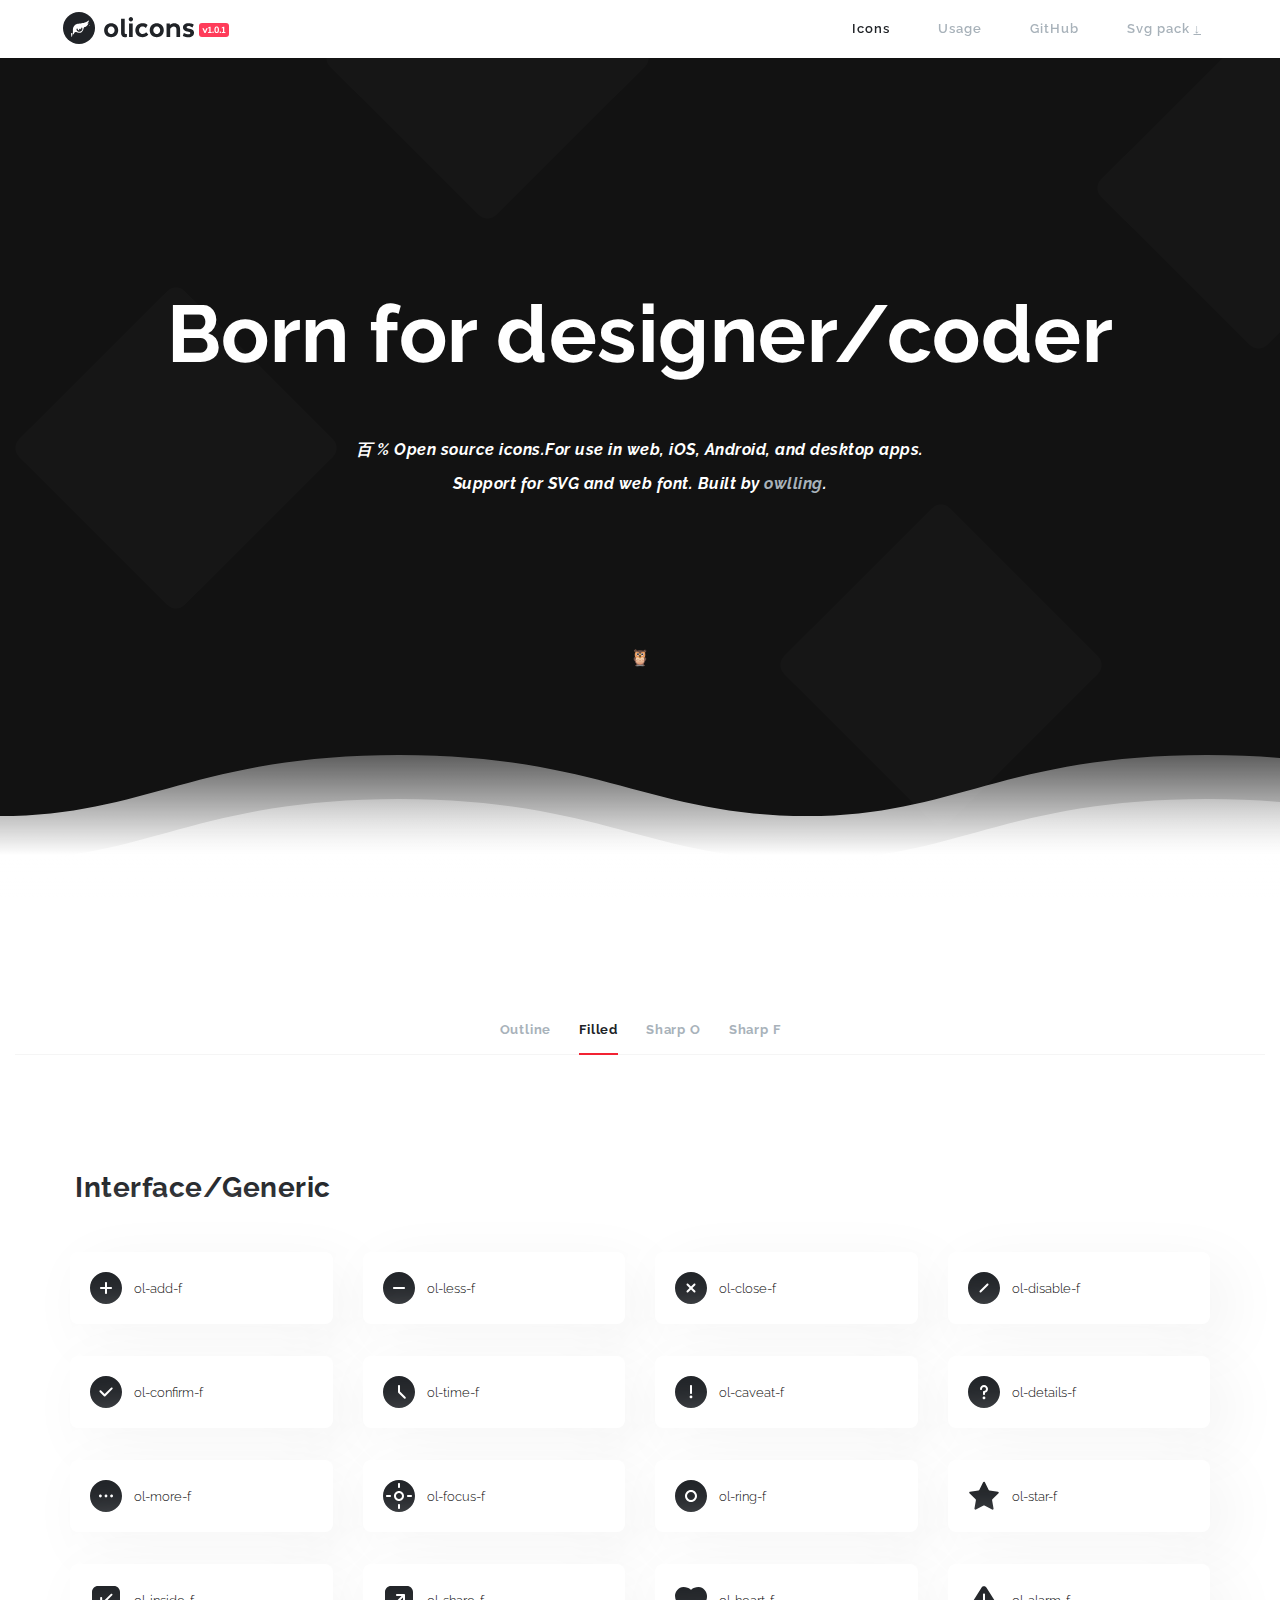
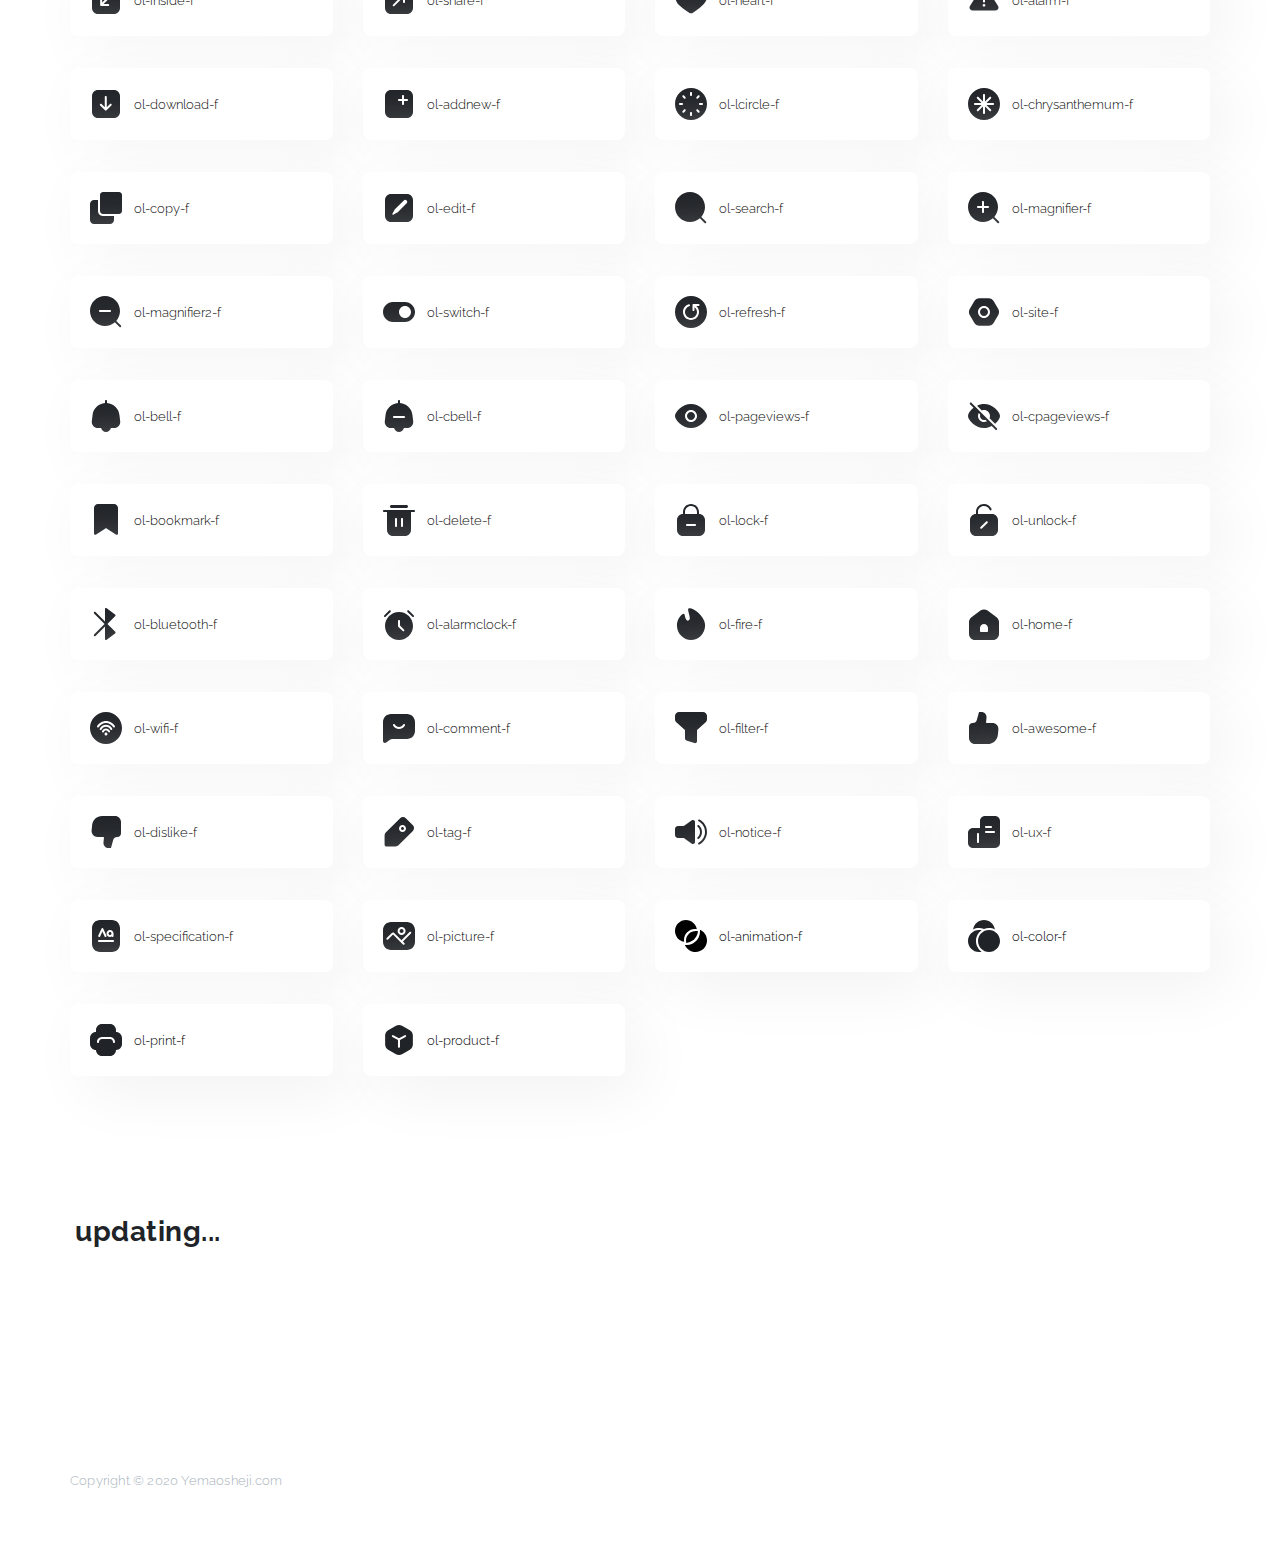
==== commit 31f7372b: "r" ====
--- a/filled.html
+++ b/filled.html
@@ -43,13 +43,8 @@
                     <ul class="nav navbar-nav navbar-right">
                         <li class="active"><a href="#">Icons</a></li>
                         <li><a href="usage">Usage</a></li>
-<<<<<<< HEAD
-                        <li><a href="https://github.com/owlling" target="black">GitHub</a></li>
-                        <li><a href="images/icons/version/olicons_v1.0.1.zip" target="black" download="">Svg pack <u>↓</u></a></li>
-=======
                         <li><a href="https://github.com/owlling/olicons" target="black">GitHub</a></li>
                         <li><a href="images/icons/version/olicons_v1.0.1.zip" download="">Svg pack <u>↓</u></a></li>
->>>>>>> r
                     </ul>
                 </div>
             </div>
@@ -60,11 +55,7 @@
         <div class="bgtext">
                     <h1 style="text-align: center;">Born for designer/coder</h1>
                     <div class="space60"></div>
-<<<<<<< HEAD
-                    <h5 style="text-align: center;"><i>% Open source icons.For use in web, iOS, Android, and desktop apps. </i></h5>
-=======
                     <h5 style="text-align: center;"><i>百 % Open source icons.For use in web, iOS, Android, and desktop apps. </i></h5>
->>>>>>> r
                     <h5 style="text-align: center;"><i>Support for SVG and web font. Built by <a href="https://twitter.com/lingxianyijun" target="black">owlling</a>.</i></h5>
                     <div class="space150"></div>
                     <h5 style="text-align: center;"><a href="#portfolio" >🦉</a></h5>
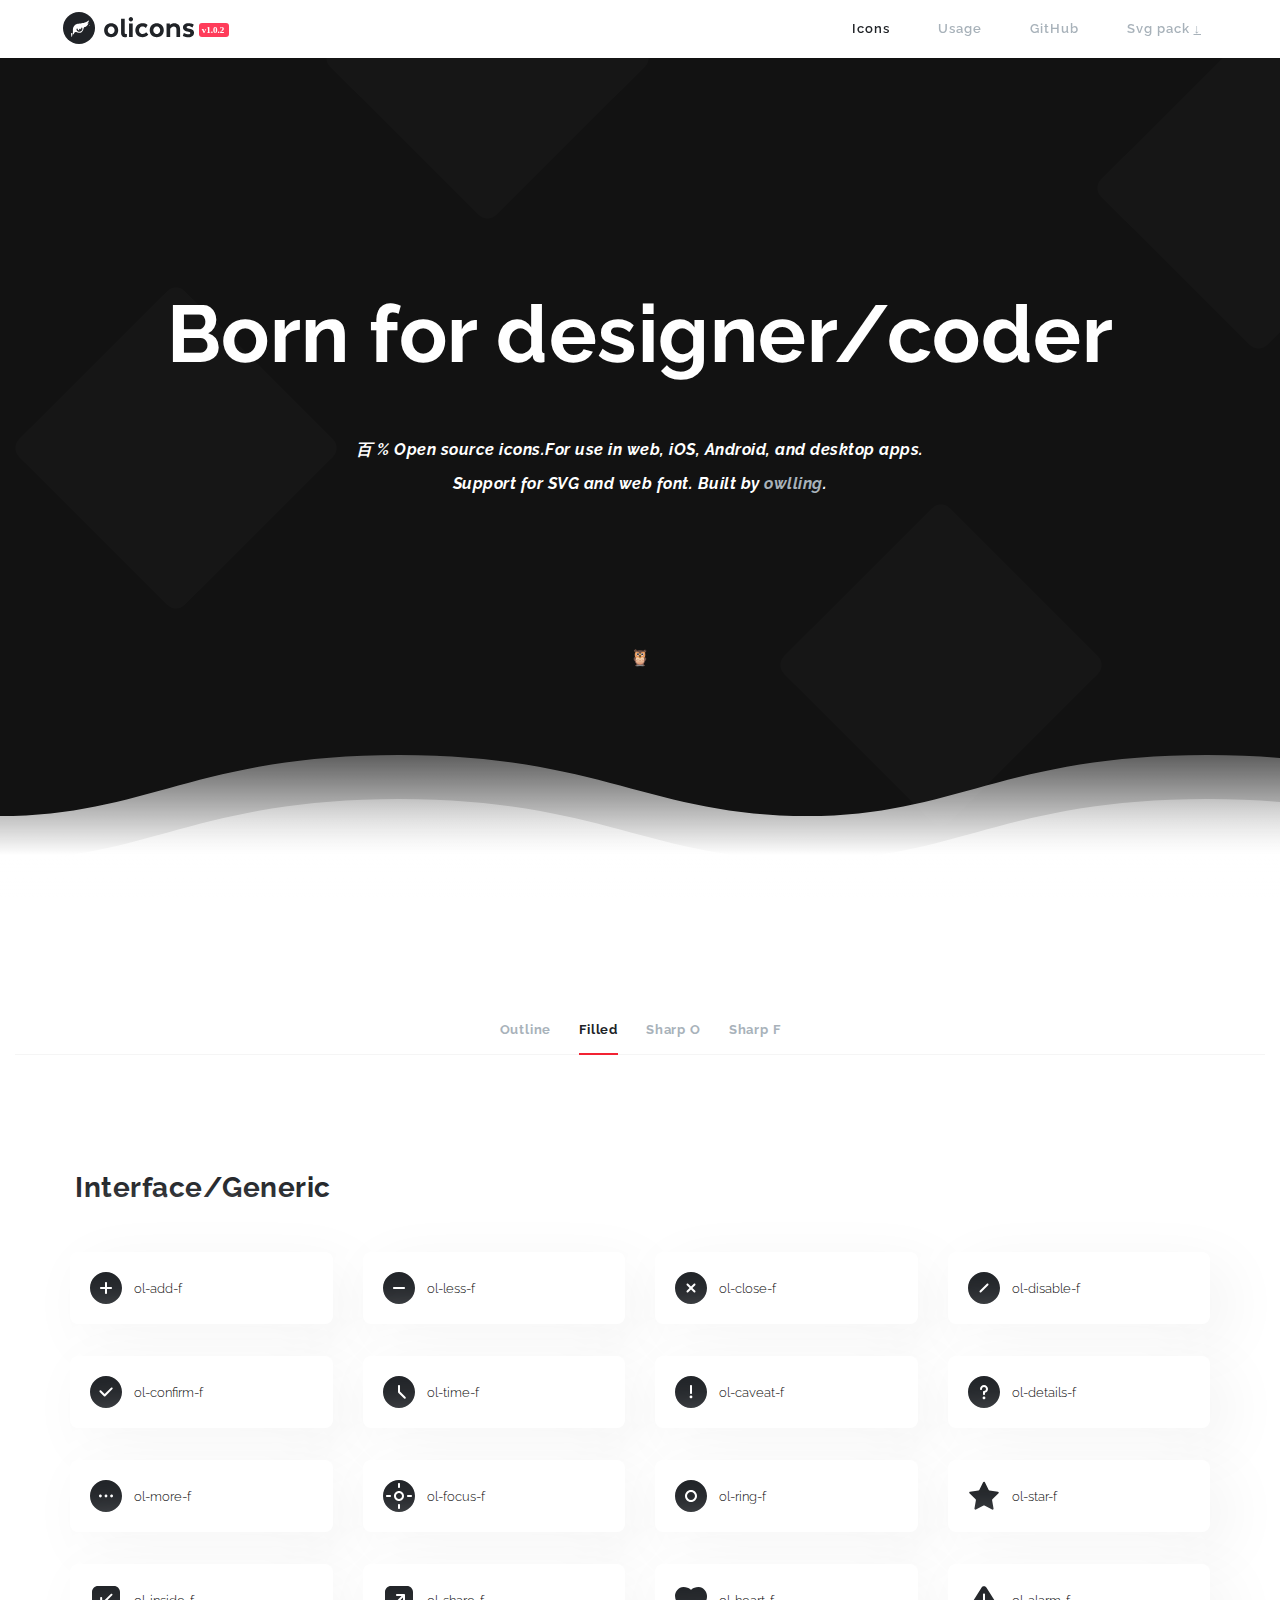
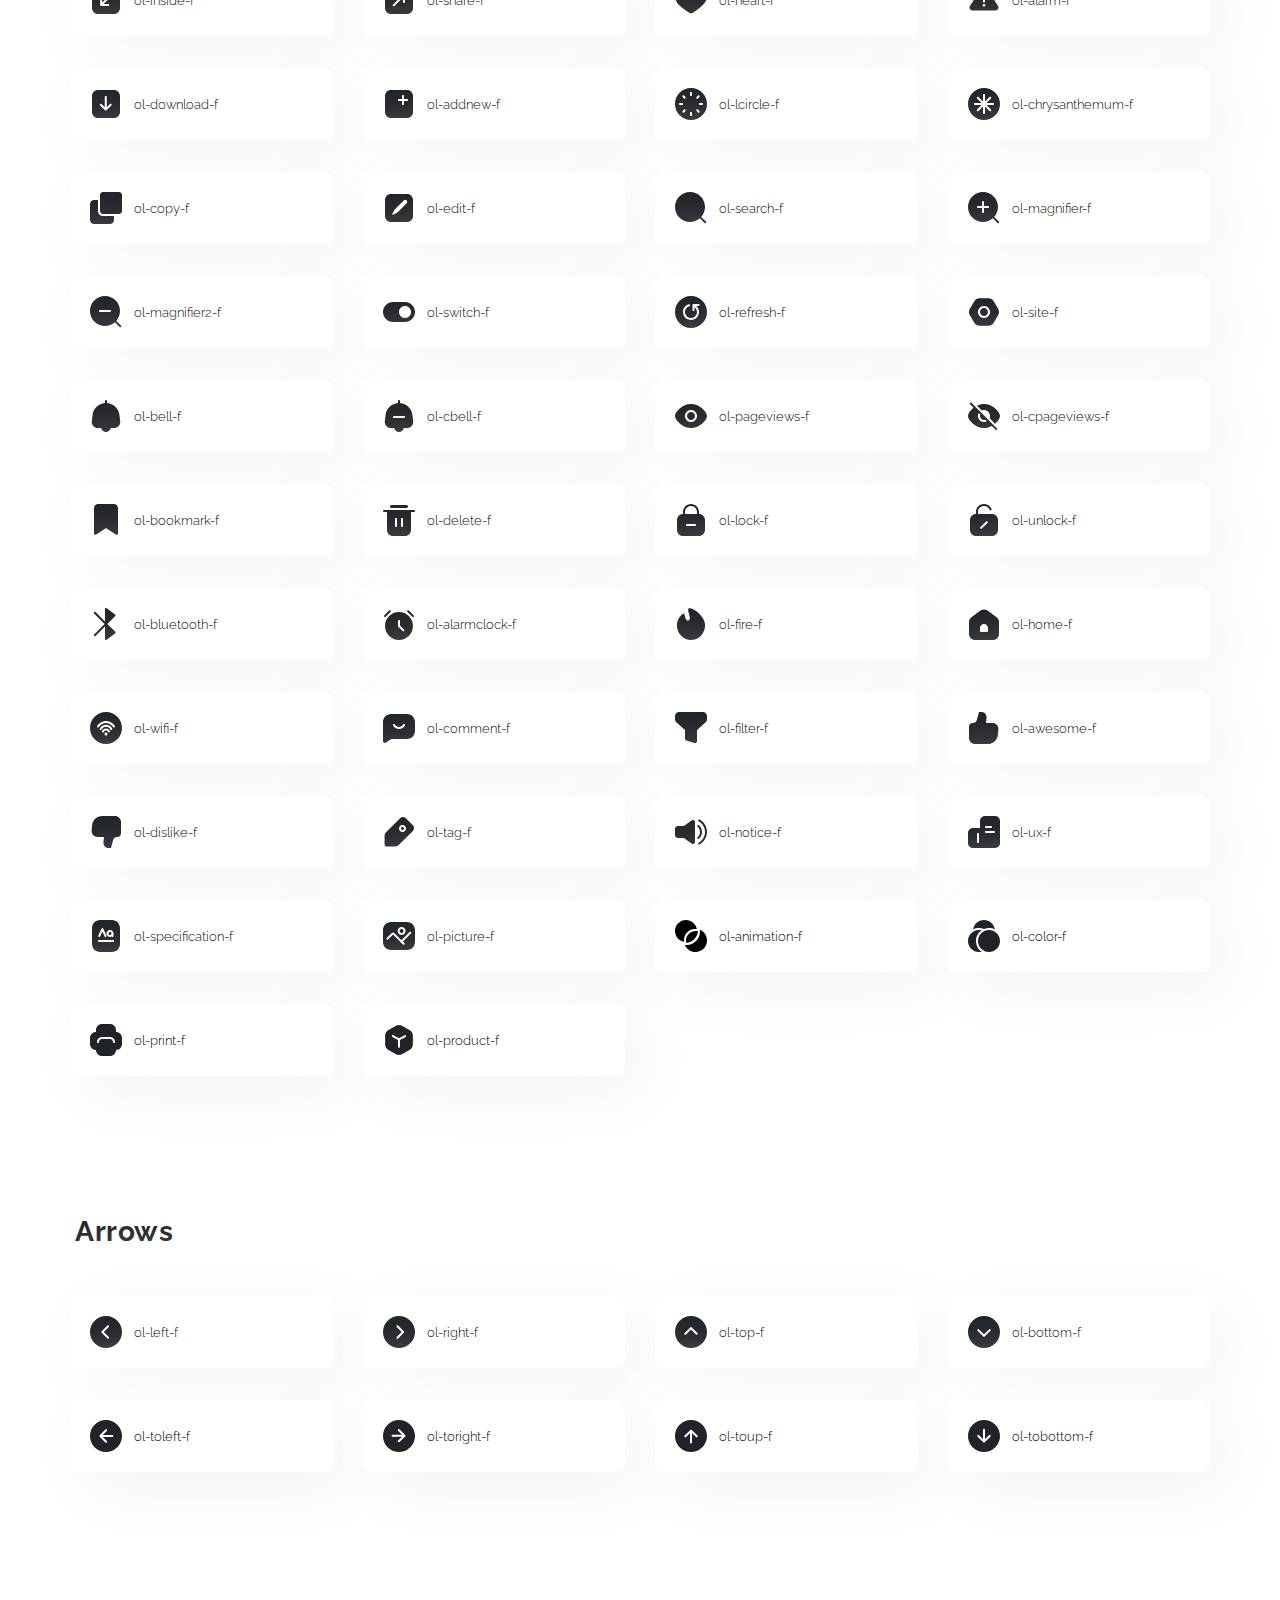
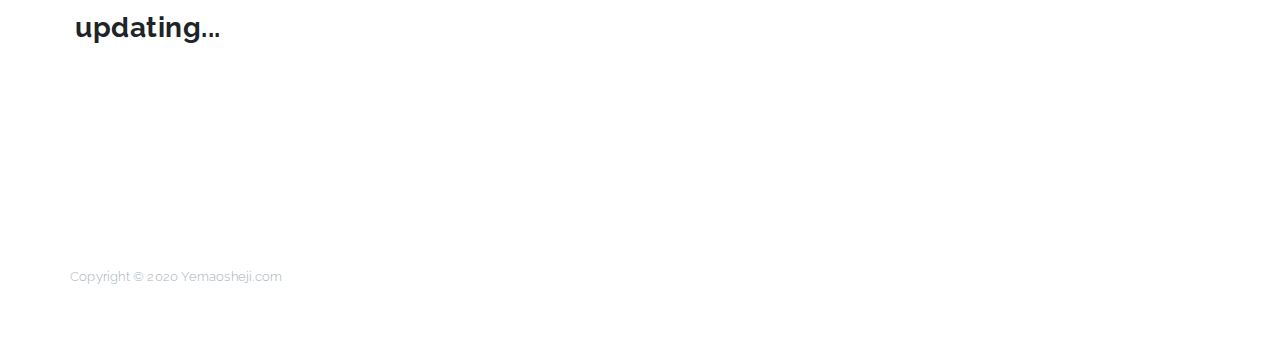
==== commit 42993b53: "add" ====
--- a/filled.html
+++ b/filled.html
@@ -527,6 +527,81 @@
         <div class="container">
             <div class="row">
 
+                <div class="lr20"><h3>Arrows</h3></div>
+                <div class="space40"></div>
+                <div class="col-sm-6 col-md-4 col-lg-3">
+                    <div class="iconcard">
+                        <div class="iconsll">
+                            <img class="img-responsive2" src="images/icons/res/filled/ol-left-f.svg" data-bd-imgshare-binded="1">
+                        </div>
+                        <span value="ol-left-f" class="icon-name" onclick="copyVideoUrl(event)">ol-left-f</span>
+                    </div>
+                </div>
+                <div class="col-sm-6 col-md-4 col-lg-3">
+                    <div class="iconcard">
+                        <div class="iconsll">
+                            <img class="img-responsive2" src="images/icons/res/filled/ol-right-f.svg" data-bd-imgshare-binded="1">
+                        </div>
+                        <span value="ol-right-f" class="icon-name" onclick="copyVideoUrl(event)">ol-right-f</span>
+                    </div>
+                </div>
+                <div class="col-sm-6 col-md-4 col-lg-3">
+                    <div class="iconcard">
+                        <div class="iconsll">
+                            <img class="img-responsive2" src="images/icons/res/filled/ol-top-f.svg" data-bd-imgshare-binded="1">
+                        </div>
+                        <span value="ol-top-f" class="icon-name" onclick="copyVideoUrl(event)">ol-top-f</span>
+                    </div>
+                </div>
+                <div class="col-sm-6 col-md-4 col-lg-3">
+                    <div class="iconcard">
+                        <div class="iconsll">
+                            <img class="img-responsive2" src="images/icons/res/filled/ol-bottom-f.svg" data-bd-imgshare-binded="1">
+                        </div>
+                        <span value="ol-bottom-f" class="icon-name" onclick="copyVideoUrl(event)">ol-bottom-f</span>
+                    </div>
+                </div>
+                <div class="col-sm-6 col-md-4 col-lg-3">
+                    <div class="iconcard">
+                        <div class="iconsll">
+                            <img class="img-responsive2" src="images/icons/res/filled/ol-toleft-f.svg" data-bd-imgshare-binded="1">
+                        </div>
+                        <span value="ol-toleft-f" class="icon-name" onclick="copyVideoUrl(event)">ol-toleft-f</span>
+                    </div>
+                </div>
+                <div class="col-sm-6 col-md-4 col-lg-3">
+                    <div class="iconcard">
+                        <div class="iconsll">
+                            <img class="img-responsive2" src="images/icons/res/filled/ol-toright-f.svg" data-bd-imgshare-binded="1">
+                        </div>
+                        <span value="ol-toright-f" class="icon-name" onclick="copyVideoUrl(event)">ol-toright-f</span>
+                    </div>
+                </div>
+                <div class="col-sm-6 col-md-4 col-lg-3">
+                    <div class="iconcard">
+                        <div class="iconsll">
+                            <img class="img-responsive2" src="images/icons/res/filled/ol-toup-f.svg" data-bd-imgshare-binded="1">
+                        </div>
+                        <span value="ol-toup-f" class="icon-name" onclick="copyVideoUrl(event)">ol-toup-f</span>
+                    </div>
+                </div>
+                <div class="col-sm-6 col-md-4 col-lg-3">
+                    <div class="iconcard">
+                        <div class="iconsll">
+                            <img class="img-responsive2" src="images/icons/res/filled/ol-tobottom-f.svg" data-bd-imgshare-binded="1">
+                        </div>
+                        <span value="ol-tobottom-f" class="icon-name" onclick="copyVideoUrl(event)">ol-tobottom-f</span>
+                    </div>
+                </div>
+
+            </div>
+        </div>
+
+        <div class="space80"></div>
+
+        <div class="container">
+            <div class="row">
+
                 <div class="lr20"><h3>updating...</h3></div>
                 <div class="space40"></div>
                 <!-- <div class="col-sm-6 col-md-4 col-lg-3">
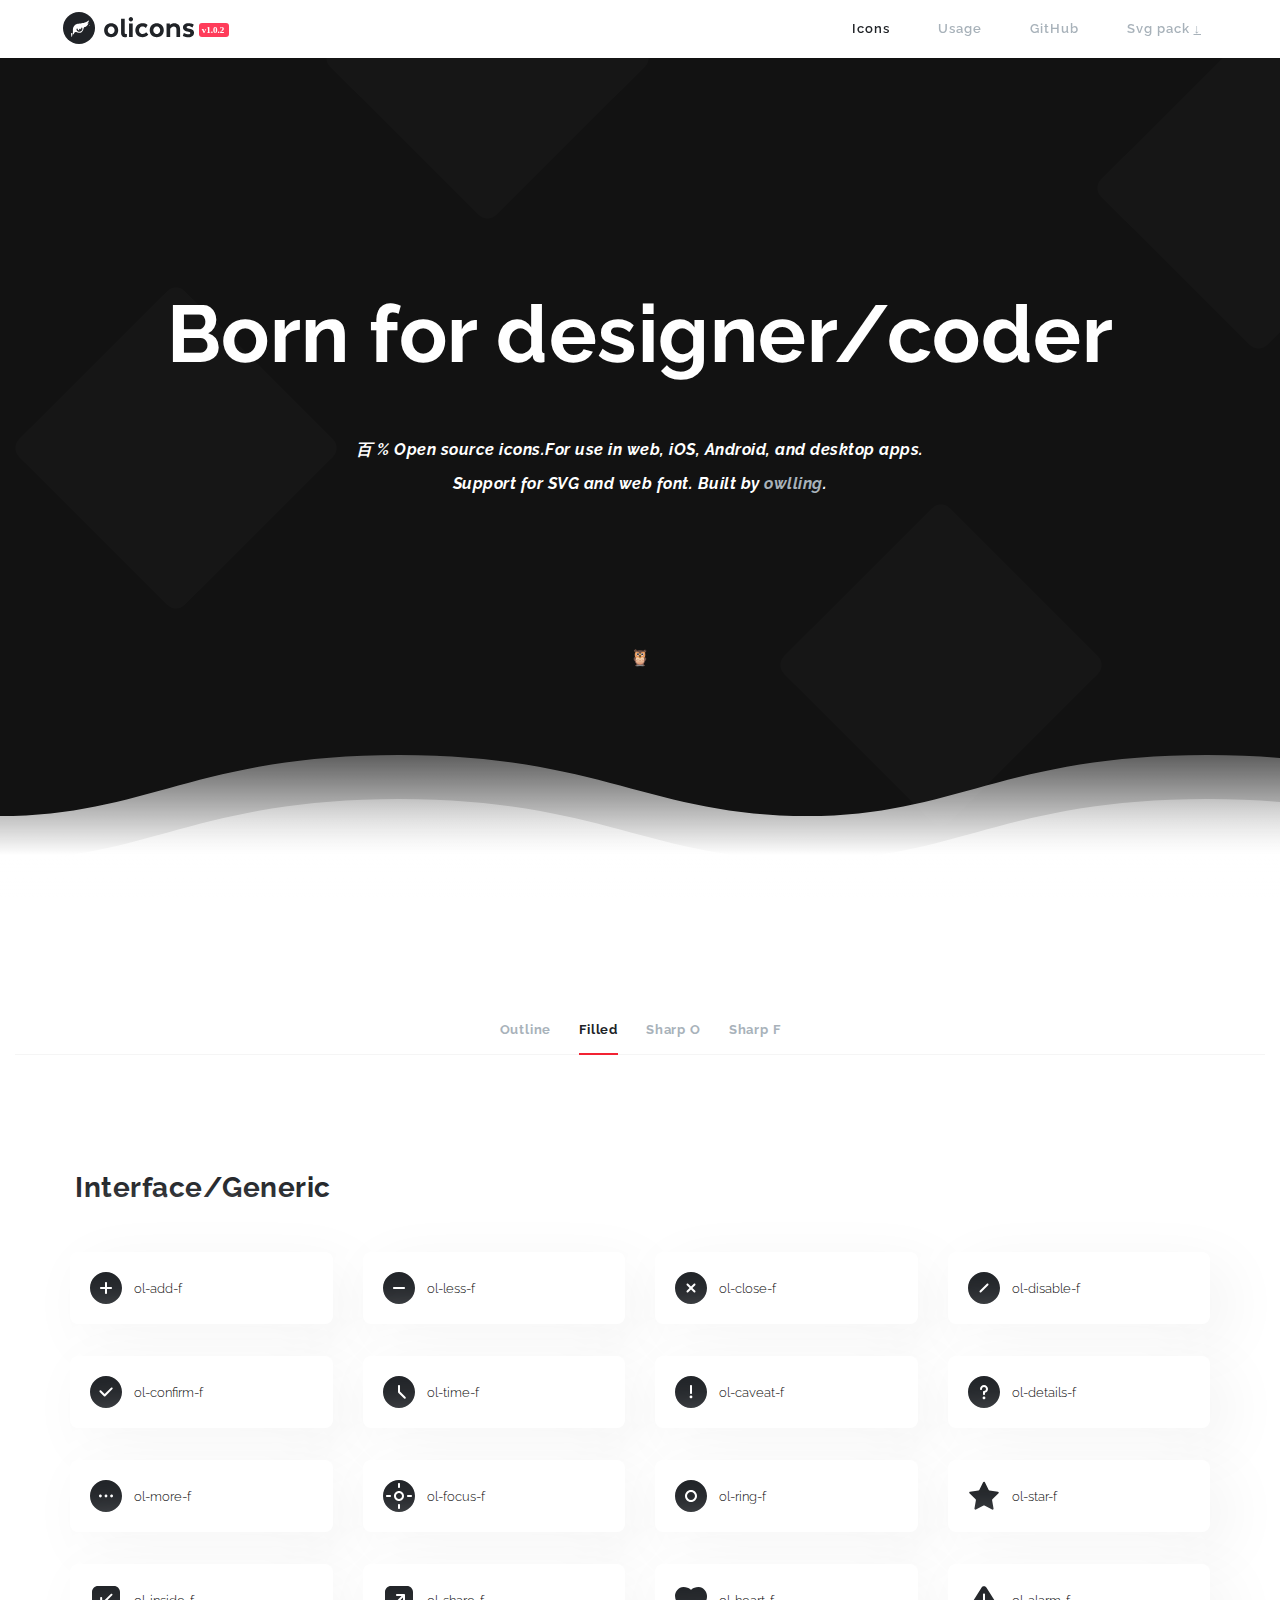
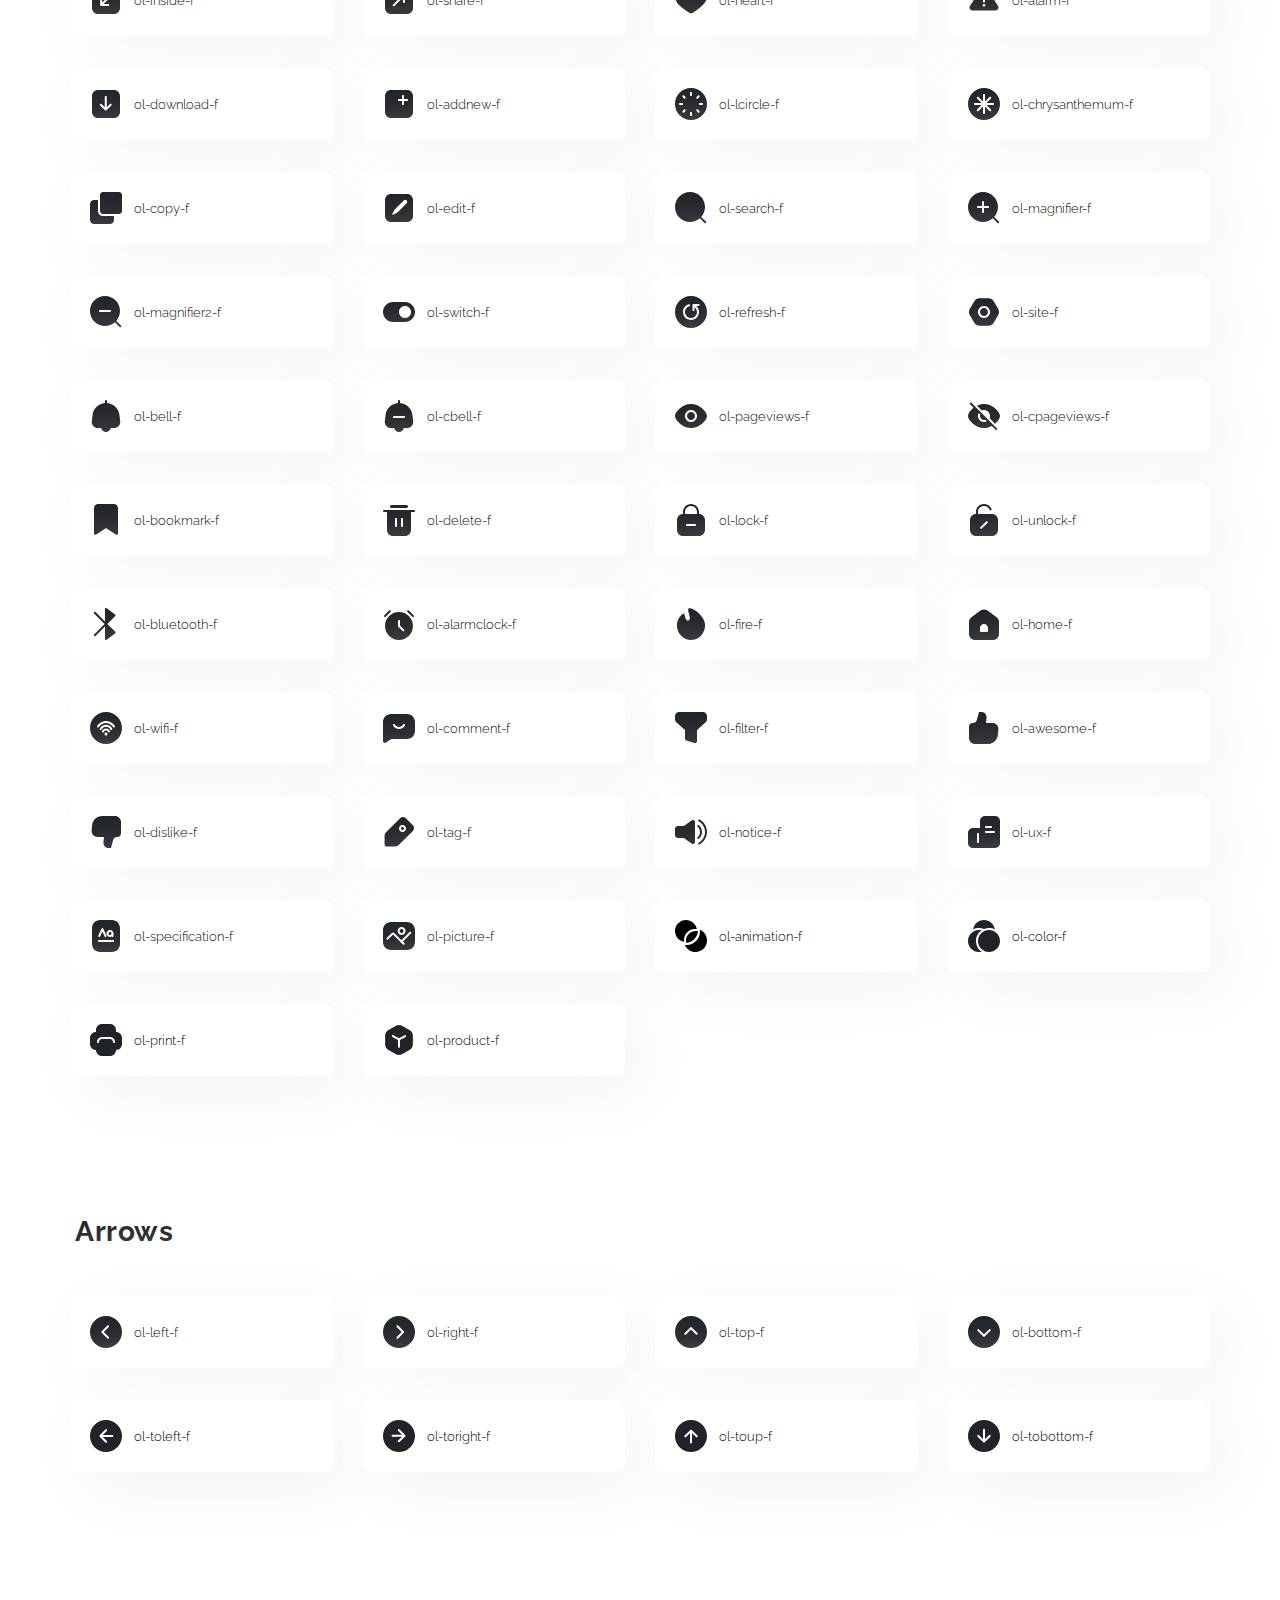
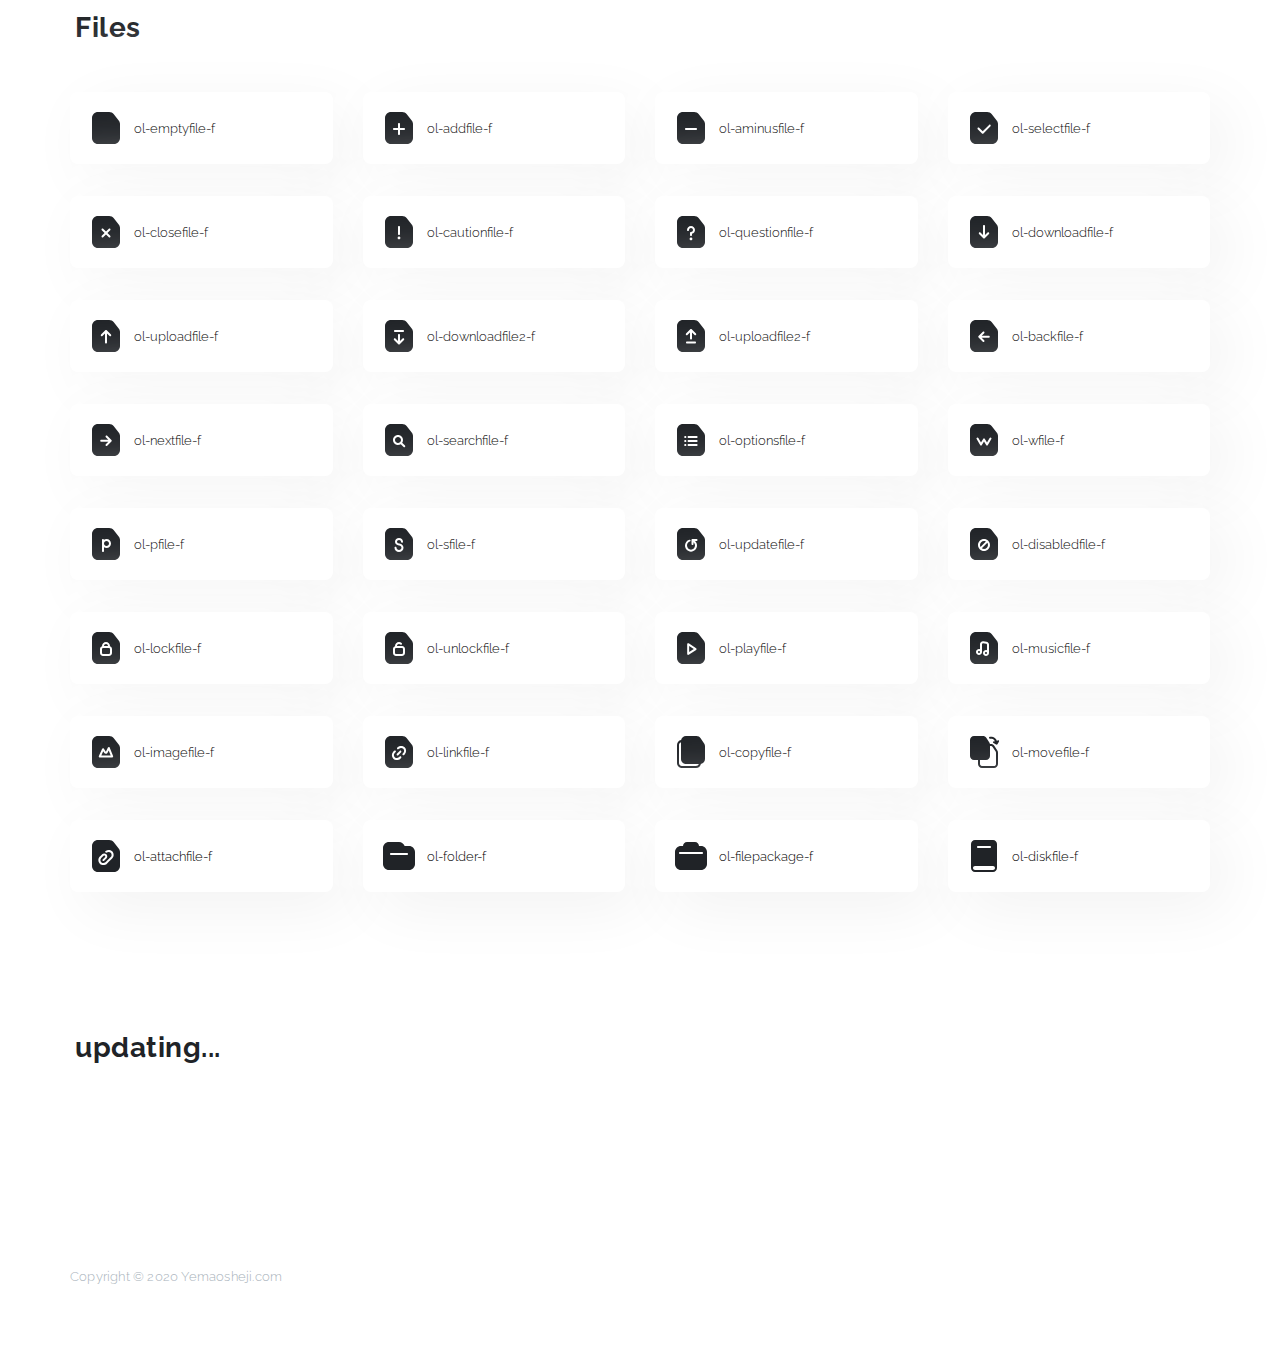
==== commit c27e33c7: "v1.0.3" ====
--- a/filled.html
+++ b/filled.html
@@ -44,7 +44,7 @@
                         <li class="active"><a href="#">Icons</a></li>
                         <li><a href="usage">Usage</a></li>
                         <li><a href="https://github.com/owlling/olicons" target="black">GitHub</a></li>
-                        <li><a href="images/icons/version/olicons_v1.0.1.zip" download="">Svg pack <u>↓</u></a></li>
+                        <li><a href="images/icons/version/olicons_v1.0.3.zip" download="">Svg pack <u>↓</u></a></li>
                     </ul>
                 </div>
             </div>
@@ -602,56 +602,274 @@
         <div class="container">
             <div class="row">
 
+                <div class="lr20"><h3>Files</h3></div>
+                <div class="space40"></div>
+                <div class="col-sm-6 col-md-4 col-lg-3">
+                    <div class="iconcard">
+                        <div class="iconsll">
+                            <img class="img-responsive2" src="images/icons/res/filled/ol-emptyfile-f.svg" data-bd-imgshare-binded="1">
+                        </div>
+                        <span value="ol-emptyfile-f" class="icon-name" onclick="copyVideoUrl(event)">ol-emptyfile-f</span>
+                    </div>
+                </div>
+                <div class="col-sm-6 col-md-4 col-lg-3">
+                    <div class="iconcard">
+                        <div class="iconsll">
+                            <img class="img-responsive2" src="images/icons/res/filled/ol-addfile-f.svg" data-bd-imgshare-binded="1">
+                        </div>
+                        <span value="ol-addfile-f" class="icon-name" onclick="copyVideoUrl(event)">ol-addfile-f</span>
+                    </div>
+                </div>
+                <div class="col-sm-6 col-md-4 col-lg-3">
+                    <div class="iconcard">
+                        <div class="iconsll">
+                            <img class="img-responsive2" src="images/icons/res/filled/ol-aminusfile-f.svg" data-bd-imgshare-binded="1">
+                        </div>
+                        <span value="ol-aminusfile-f" class="icon-name" onclick="copyVideoUrl(event)">ol-aminusfile-f</span>
+                    </div>
+                </div>
+                <div class="col-sm-6 col-md-4 col-lg-3">
+                    <div class="iconcard">
+                        <div class="iconsll">
+                            <img class="img-responsive2" src="images/icons/res/filled/ol-selectfile-f.svg" data-bd-imgshare-binded="1">
+                        </div>
+                        <span value="ol-selectfile-f" class="icon-name" onclick="copyVideoUrl(event)">ol-selectfile-f</span>
+                    </div>
+                </div>
+                <div class="col-sm-6 col-md-4 col-lg-3">
+                    <div class="iconcard">
+                        <div class="iconsll">
+                            <img class="img-responsive2" src="images/icons/res/filled/ol-closefile-f.svg" data-bd-imgshare-binded="1">
+                        </div>
+                        <span value="ol-closefile-f" class="icon-name" onclick="copyVideoUrl(event)">ol-closefile-f</span>
+                    </div>
+                </div>
+                <div class="col-sm-6 col-md-4 col-lg-3">
+                    <div class="iconcard">
+                        <div class="iconsll">
+                            <img class="img-responsive2" src="images/icons/res/filled/ol-cautionfile-f.svg" data-bd-imgshare-binded="1">
+                        </div>
+                        <span value="ol-cautionfile-f" class="icon-name" onclick="copyVideoUrl(event)">ol-cautionfile-f</span>
+                    </div>
+                </div>
+                <div class="col-sm-6 col-md-4 col-lg-3">
+                    <div class="iconcard">
+                        <div class="iconsll">
+                            <img class="img-responsive2" src="images/icons/res/filled/ol-questionfile-f.svg" data-bd-imgshare-binded="1">
+                        </div>
+                        <span value="ol-questionfile-f" class="icon-name" onclick="copyVideoUrl(event)">ol-questionfile-f</span>
+                    </div>
+                </div>
+                <div class="col-sm-6 col-md-4 col-lg-3">
+                    <div class="iconcard">
+                        <div class="iconsll">
+                            <img class="img-responsive2" src="images/icons/res/filled/ol-downloadfile-f.svg" data-bd-imgshare-binded="1">
+                        </div>
+                        <span value="ol-downloadfile-f" class="icon-name" onclick="copyVideoUrl(event)">ol-downloadfile-f</span>
+                    </div>
+                </div>
+                <div class="col-sm-6 col-md-4 col-lg-3">
+                    <div class="iconcard">
+                        <div class="iconsll">
+                            <img class="img-responsive2" src="images/icons/res/filled/ol-uploadfile-f.svg" data-bd-imgshare-binded="1">
+                        </div>
+                        <span value="ol-uploadfile-f" class="icon-name" onclick="copyVideoUrl(event)">ol-uploadfile-f</span>
+                    </div>
+                </div>
+                <div class="col-sm-6 col-md-4 col-lg-3">
+                    <div class="iconcard">
+                        <div class="iconsll">
+                            <img class="img-responsive2" src="images/icons/res/filled/ol-downloadfile2-f.svg" data-bd-imgshare-binded="1">
+                        </div>
+                        <span value="ol-downloadfile2-f" class="icon-name" onclick="copyVideoUrl(event)">ol-downloadfile2-f</span>
+                    </div>
+                </div>
+                <div class="col-sm-6 col-md-4 col-lg-3">
+                    <div class="iconcard">
+                        <div class="iconsll">
+                            <img class="img-responsive2" src="images/icons/res/filled/ol-uploadfile2-f.svg" data-bd-imgshare-binded="1">
+                        </div>
+                        <span value="ol-uploadfile2-f" class="icon-name" onclick="copyVideoUrl(event)">ol-uploadfile2-f</span>
+                    </div>
+                </div>
+                <div class="col-sm-6 col-md-4 col-lg-3">
+                    <div class="iconcard">
+                        <div class="iconsll">
+                            <img class="img-responsive2" src="images/icons/res/filled/ol-backfile-f.svg" data-bd-imgshare-binded="1">
+                        </div>
+                        <span value="ol-backfile-f" class="icon-name" onclick="copyVideoUrl(event)">ol-backfile-f</span>
+                    </div>
+                </div>
+                <div class="col-sm-6 col-md-4 col-lg-3">
+                    <div class="iconcard">
+                        <div class="iconsll">
+                            <img class="img-responsive2" src="images/icons/res/filled/ol-nextfile-f.svg" data-bd-imgshare-binded="1">
+                        </div>
+                        <span value="ol-nextfile-f" class="icon-name" onclick="copyVideoUrl(event)">ol-nextfile-f</span>
+                    </div>
+                </div>
+                <div class="col-sm-6 col-md-4 col-lg-3">
+                    <div class="iconcard">
+                        <div class="iconsll">
+                            <img class="img-responsive2" src="images/icons/res/filled/ol-searchfile-f.svg" data-bd-imgshare-binded="1">
+                        </div>
+                        <span value="ol-searchfile-f" class="icon-name" onclick="copyVideoUrl(event)">ol-searchfile-f</span>
+                    </div>
+                </div>
+                <div class="col-sm-6 col-md-4 col-lg-3">
+                    <div class="iconcard">
+                        <div class="iconsll">
+                            <img class="img-responsive2" src="images/icons/res/filled/ol-optionsfile-f.svg" data-bd-imgshare-binded="1">
+                        </div>
+                        <span value="ol-optionsfile-f" class="icon-name" onclick="copyVideoUrl(event)">ol-optionsfile-f</span>
+                    </div>
+                </div>
+                <div class="col-sm-6 col-md-4 col-lg-3">
+                    <div class="iconcard">
+                        <div class="iconsll">
+                            <img class="img-responsive2" src="images/icons/res/filled/ol-wfile-f.svg" data-bd-imgshare-binded="1">
+                        </div>
+                        <span value="ol-wfile-f" class="icon-name" onclick="copyVideoUrl(event)">ol-wfile-f</span>
+                    </div>
+                </div>
+                <div class="col-sm-6 col-md-4 col-lg-3">
+                    <div class="iconcard">
+                        <div class="iconsll">
+                            <img class="img-responsive2" src="images/icons/res/filled/ol-pfile-f.svg" data-bd-imgshare-binded="1">
+                        </div>
+                        <span value="ol-pfile-f" class="icon-name" onclick="copyVideoUrl(event)">ol-pfile-f</span>
+                    </div>
+                </div>
+                <div class="col-sm-6 col-md-4 col-lg-3">
+                    <div class="iconcard">
+                        <div class="iconsll">
+                            <img class="img-responsive2" src="images/icons/res/filled/ol-sfile-f.svg" data-bd-imgshare-binded="1">
+                        </div>
+                        <span value="ol-sfile-f" class="icon-name" onclick="copyVideoUrl(event)">ol-sfile-f</span>
+                    </div>
+                </div>
+                <div class="col-sm-6 col-md-4 col-lg-3">
+                    <div class="iconcard">
+                        <div class="iconsll">
+                            <img class="img-responsive2" src="images/icons/res/filled/ol-updatefile-f.svg" data-bd-imgshare-binded="1">
+                        </div>
+                        <span value="ol-updatefile-f" class="icon-name" onclick="copyVideoUrl(event)">ol-updatefile-f</span>
+                    </div>
+                </div>
+                <div class="col-sm-6 col-md-4 col-lg-3">
+                    <div class="iconcard">
+                        <div class="iconsll">
+                            <img class="img-responsive2" src="images/icons/res/filled/ol-disabledfile-f.svg" data-bd-imgshare-binded="1">
+                        </div>
+                        <span value="ol-disabledfile-f" class="icon-name" onclick="copyVideoUrl(event)">ol-disabledfile-f</span>
+                    </div>
+                </div>
+                <div class="col-sm-6 col-md-4 col-lg-3">
+                    <div class="iconcard">
+                        <div class="iconsll">
+                            <img class="img-responsive2" src="images/icons/res/filled/ol-lockfile-f.svg" data-bd-imgshare-binded="1">
+                        </div>
+                        <span value="ol-lockfile-f" class="icon-name" onclick="copyVideoUrl(event)">ol-lockfile-f</span>
+                    </div>
+                </div>
+                <div class="col-sm-6 col-md-4 col-lg-3">
+                    <div class="iconcard">
+                        <div class="iconsll">
+                            <img class="img-responsive2" src="images/icons/res/filled/ol-unlockfile-f.svg" data-bd-imgshare-binded="1">
+                        </div>
+                        <span value="ol-unlockfile-f" class="icon-name" onclick="copyVideoUrl(event)">ol-unlockfile-f</span>
+                    </div>
+                </div>
+                <div class="col-sm-6 col-md-4 col-lg-3">
+                    <div class="iconcard">
+                        <div class="iconsll">
+                            <img class="img-responsive2" src="images/icons/res/filled/ol-playfile-f.svg" data-bd-imgshare-binded="1">
+                        </div>
+                        <span value="ol-playfile-f" class="icon-name" onclick="copyVideoUrl(event)">ol-playfile-f</span>
+                    </div>
+                </div>
+                <div class="col-sm-6 col-md-4 col-lg-3">
+                    <div class="iconcard">
+                        <div class="iconsll">
+                            <img class="img-responsive2" src="images/icons/res/filled/ol-musicfile-f.svg" data-bd-imgshare-binded="1">
+                        </div>
+                        <span value="ol-musicfile-f" class="icon-name" onclick="copyVideoUrl(event)">ol-musicfile-f</span>
+                    </div>
+                </div>
+                <div class="col-sm-6 col-md-4 col-lg-3">
+                    <div class="iconcard">
+                        <div class="iconsll">
+                            <img class="img-responsive2" src="images/icons/res/filled/ol-imagefile-f.svg" data-bd-imgshare-binded="1">
+                        </div>
+                        <span value="ol-imagefile-f" class="icon-name" onclick="copyVideoUrl(event)">ol-imagefile-f</span>
+                    </div>
+                </div>
+                <div class="col-sm-6 col-md-4 col-lg-3">
+                    <div class="iconcard">
+                        <div class="iconsll">
+                            <img class="img-responsive2" src="images/icons/res/filled/ol-linkfile-f.svg" data-bd-imgshare-binded="1">
+                        </div>
+                        <span value="ol-linkfile-f" class="icon-name" onclick="copyVideoUrl(event)">ol-linkfile-f</span>
+                    </div>
+                </div>
+                <div class="col-sm-6 col-md-4 col-lg-3">
+                    <div class="iconcard">
+                        <div class="iconsll">
+                            <img class="img-responsive2" src="images/icons/res/filled/ol-copyfile-f.svg" data-bd-imgshare-binded="1">
+                        </div>
+                        <span value="ol-copyfile-f" class="icon-name" onclick="copyVideoUrl(event)">ol-copyfile-f</span>
+                    </div>
+                </div>
+                <div class="col-sm-6 col-md-4 col-lg-3">
+                    <div class="iconcard">
+                        <div class="iconsll">
+                            <img class="img-responsive2" src="images/icons/res/filled/ol-movefile-f.svg" data-bd-imgshare-binded="1">
+                        </div>
+                        <span value="ol-movefile-f" class="icon-name" onclick="copyVideoUrl(event)">ol-movefile-f</span>
+                    </div>
+                </div>
+                <div class="col-sm-6 col-md-4 col-lg-3">
+                    <div class="iconcard">
+                        <div class="iconsll">
+                            <img class="img-responsive2" src="images/icons/res/filled/ol-attachfile-f.svg" data-bd-imgshare-binded="1">
+                        </div>
+                        <span value="ol-attachfile-f" class="icon-name" onclick="copyVideoUrl(event)">ol-attachfile-f</span>
+                    </div>
+                </div>
+                <div class="col-sm-6 col-md-4 col-lg-3">
+                    <div class="iconcard">
+                        <div class="iconsll">
+                            <img class="img-responsive2" src="images/icons/res/filled/ol-folder-f.svg" data-bd-imgshare-binded="1">
+                        </div>
+                        <span value="ol-folder-f" class="icon-name" onclick="copyVideoUrl(event)">ol-folder-f</span>
+                    </div>
+                </div>
+                <div class="col-sm-6 col-md-4 col-lg-3">
+                    <div class="iconcard">
+                        <div class="iconsll">
+                            <img class="img-responsive2" src="images/icons/res/filled/ol-filepackage-f.svg" data-bd-imgshare-binded="1">
+                        </div>
+                        <span value="ol-filepackage-f" class="icon-name" onclick="copyVideoUrl(event)">ol-filepackage-f</span>
+                    </div>
+                </div>
+                <div class="col-sm-6 col-md-4 col-lg-3">
+                    <div class="iconcard">
+                        <div class="iconsll">
+                            <img class="img-responsive2" src="images/icons/res/filled/ol-diskfile-f.svg" data-bd-imgshare-binded="1">
+                        </div>
+                        <span value="ol-diskfile-f" class="icon-name" onclick="copyVideoUrl(event)">ol-diskfile-f</span>
+                    </div>
+                </div>
+
+            </div>
+        </div>
+
+        <div class="space80"></div>
+
+        <div class="container">
+            <div class="row">
+
                 <div class="lr20"><h3>updating...</h3></div>
-                <div class="space40"></div>
-                <!-- <div class="col-sm-6 col-md-4 col-lg-3">
-                    <div class="iconcard">
-                        <div class="iconsll">
-                            <img class="img-responsive2" src="images/icons/res/filled/ol-add-f.svg" data-bd-imgshare-binded="1">
-                        </div>
-                        <span value="ol-add-f" class="icon-name" onclick="copyVideoUrl(event)">ol-add-f</span>
-                    </div>
-                </div>
-                <div class="col-sm-6 col-md-4 col-lg-3">
-                    <div class="iconcard">
-                        <div class="iconsll">
-                            <img class="img-responsive2" src="images/icons/res/filled/ol-add-f.svg" data-bd-imgshare-binded="1">
-                        </div>
-                        <span value="ol-add-so" class="icon-name" onclick="copyVideoUrl(event)">ol-add-f</span>
-                    </div>
-                </div>
-                <div class="col-sm-6 col-md-4 col-lg-3">
-                    <div class="iconcard">
-                        <div class="iconsll">
-                            <img class="img-responsive2" src="images/icons/res/filled/ol-add-f.svg" data-bd-imgshare-binded="1">
-                        </div>
-                        <span value="ol-add-f" class="icon-name" onclick="copyVideoUrl(event)">ol-add-f</span>
-                    </div>
-                </div>
-                <div class="col-sm-6 col-md-4 col-lg-3">
-                    <div class="iconcard">
-                        <div class="iconsll">
-                            <img class="img-responsive2" src="images/icons/res/filled/ol-add-f.svg" data-bd-imgshare-binded="1">
-                        </div>
-                        <span value="ol-add-so" class="icon-name" onclick="copyVideoUrl(event)">ol-add-f</span>
-                    </div>
-                </div>
-                <div class="col-sm-6 col-md-4 col-lg-3">
-                    <div class="iconcard">
-                        <div class="iconsll">
-                            <img class="img-responsive2" src="images/icons/res/filled/ol-add-f.svg" data-bd-imgshare-binded="1">
-                        </div>
-                        <span value="ol-add-f" class="icon-name" onclick="copyVideoUrl(event)">ol-add-f</span>
-                    </div>
-                </div>
-                <div class="col-sm-6 col-md-4 col-lg-3">
-                    <div class="iconcard">
-                        <div class="iconsll">
-                            <img class="img-responsive2" src="images/icons/res/filled/ol-add-f.svg" data-bd-imgshare-binded="1">
-                        </div>
-                        <span value="ol-add-so" class="icon-name" onclick="copyVideoUrl(event)">ol-add-f</span>
-                    </div>
-                </div> -->
 
             </div>
         </div>
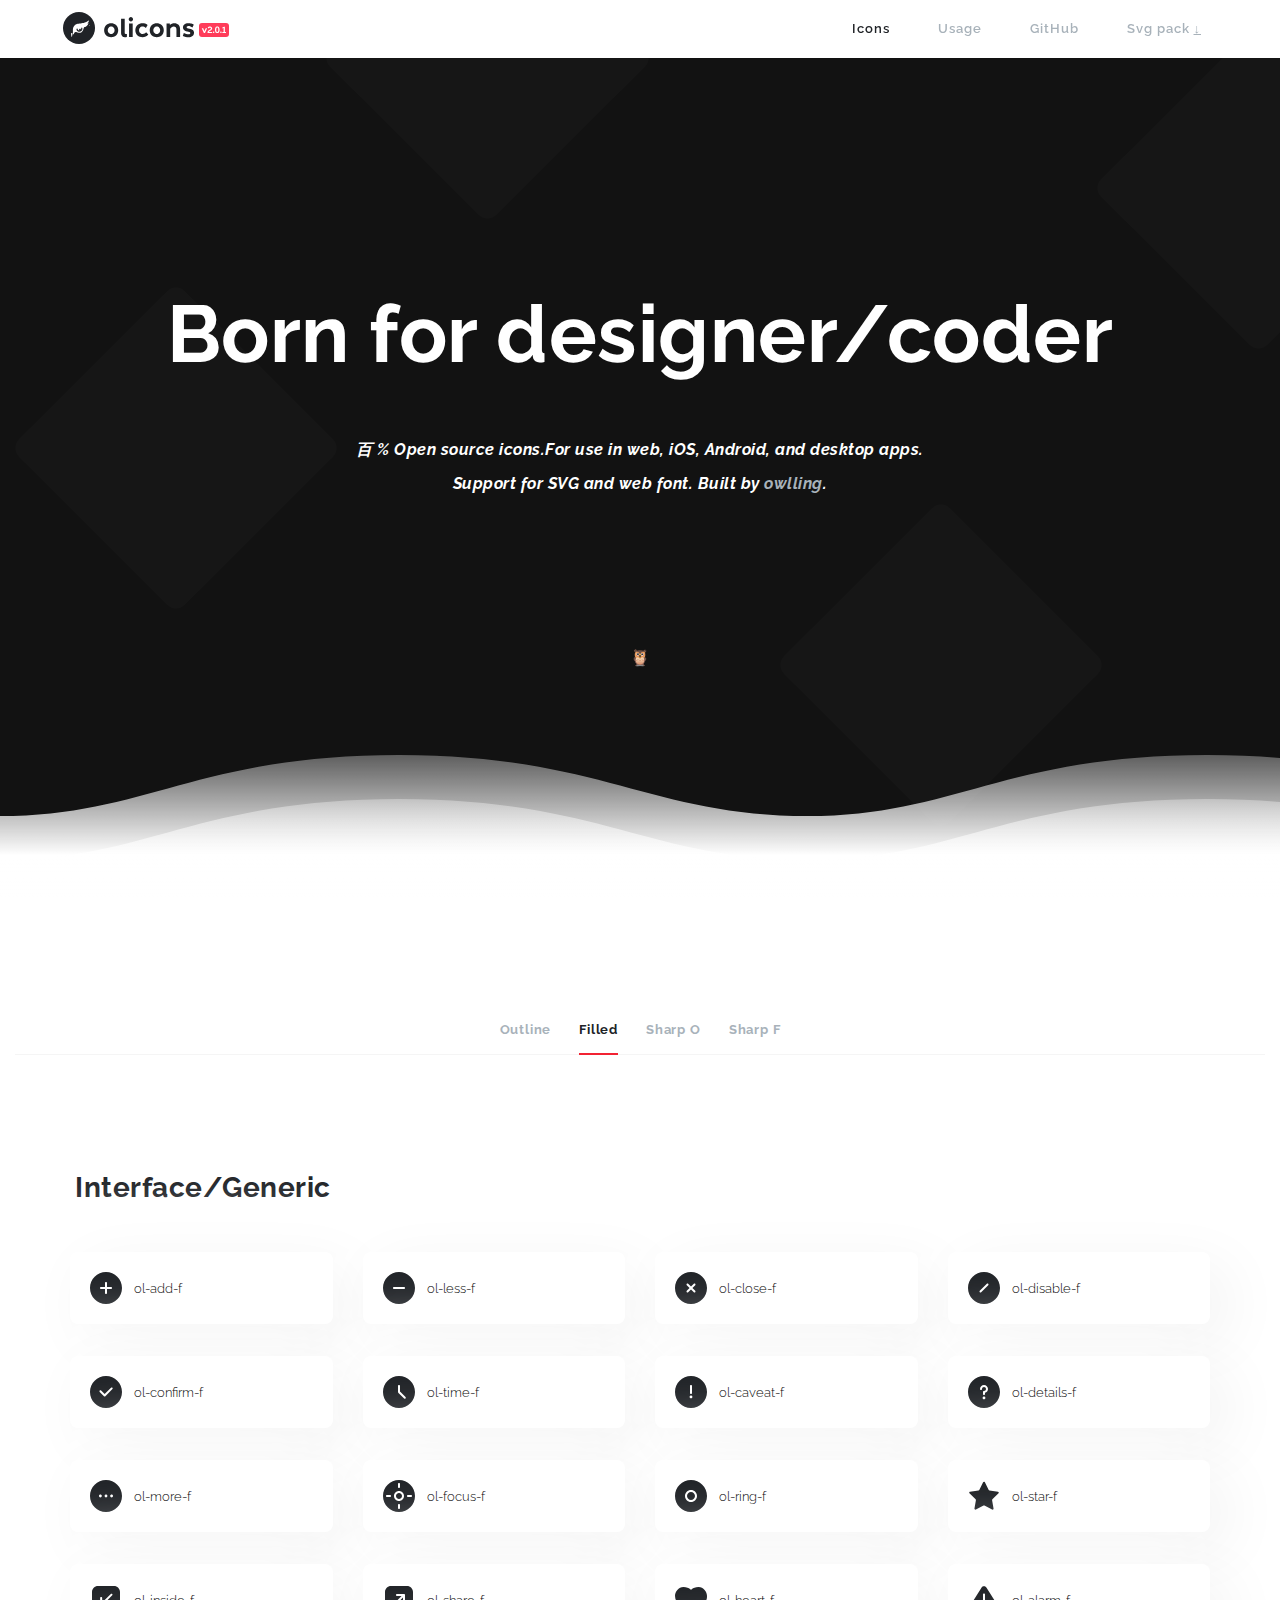
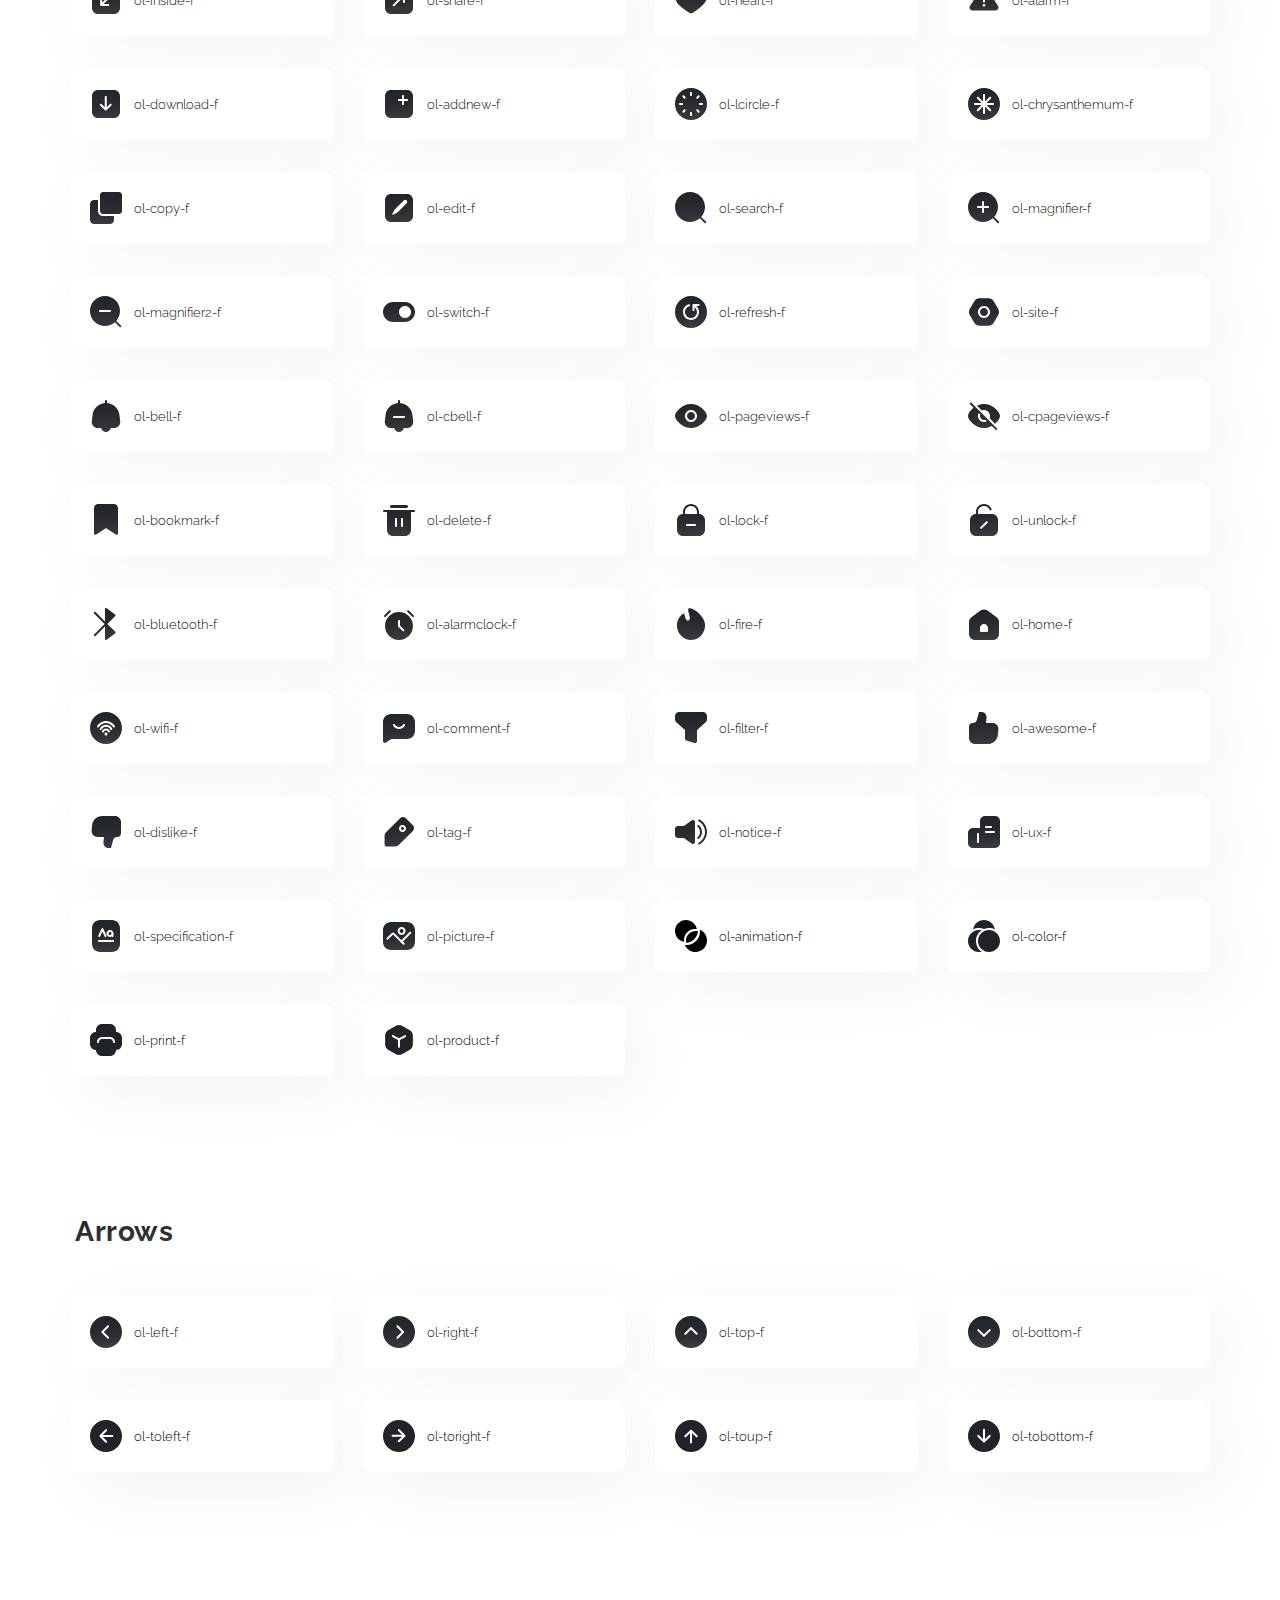
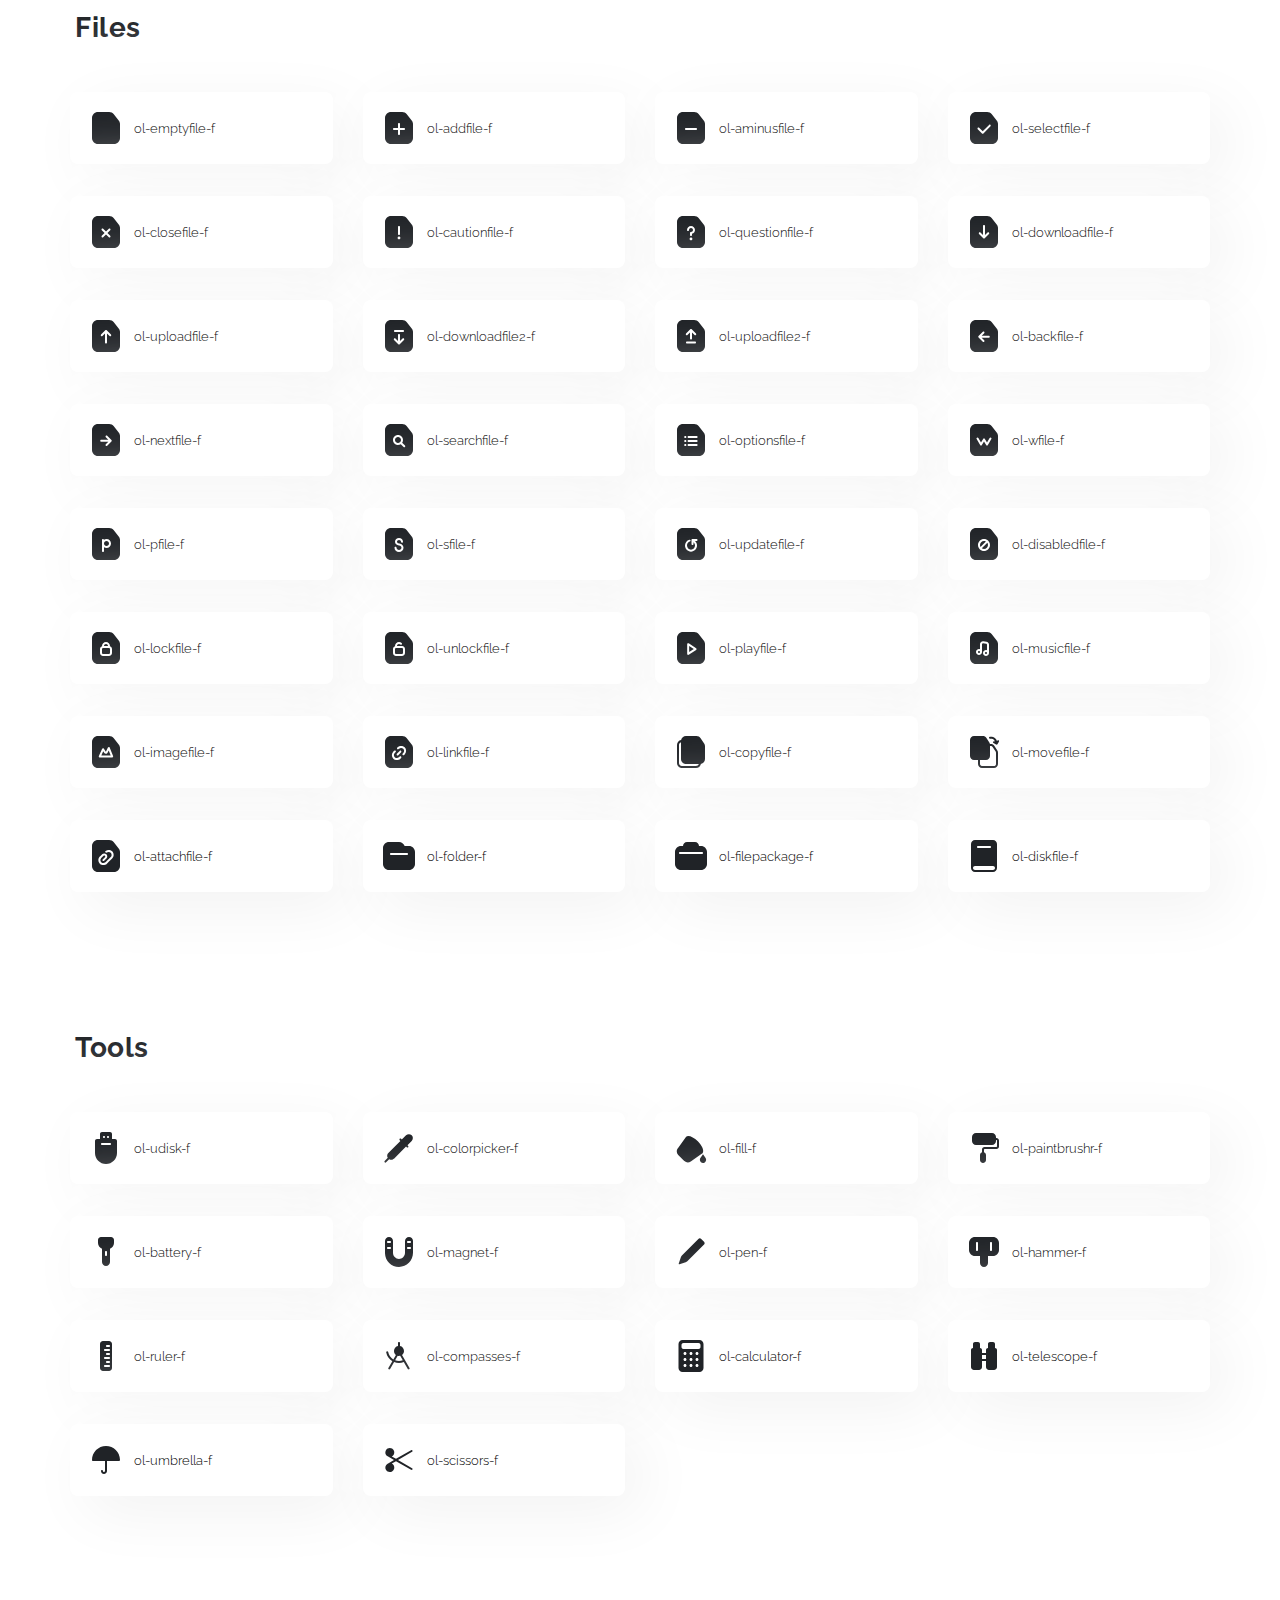
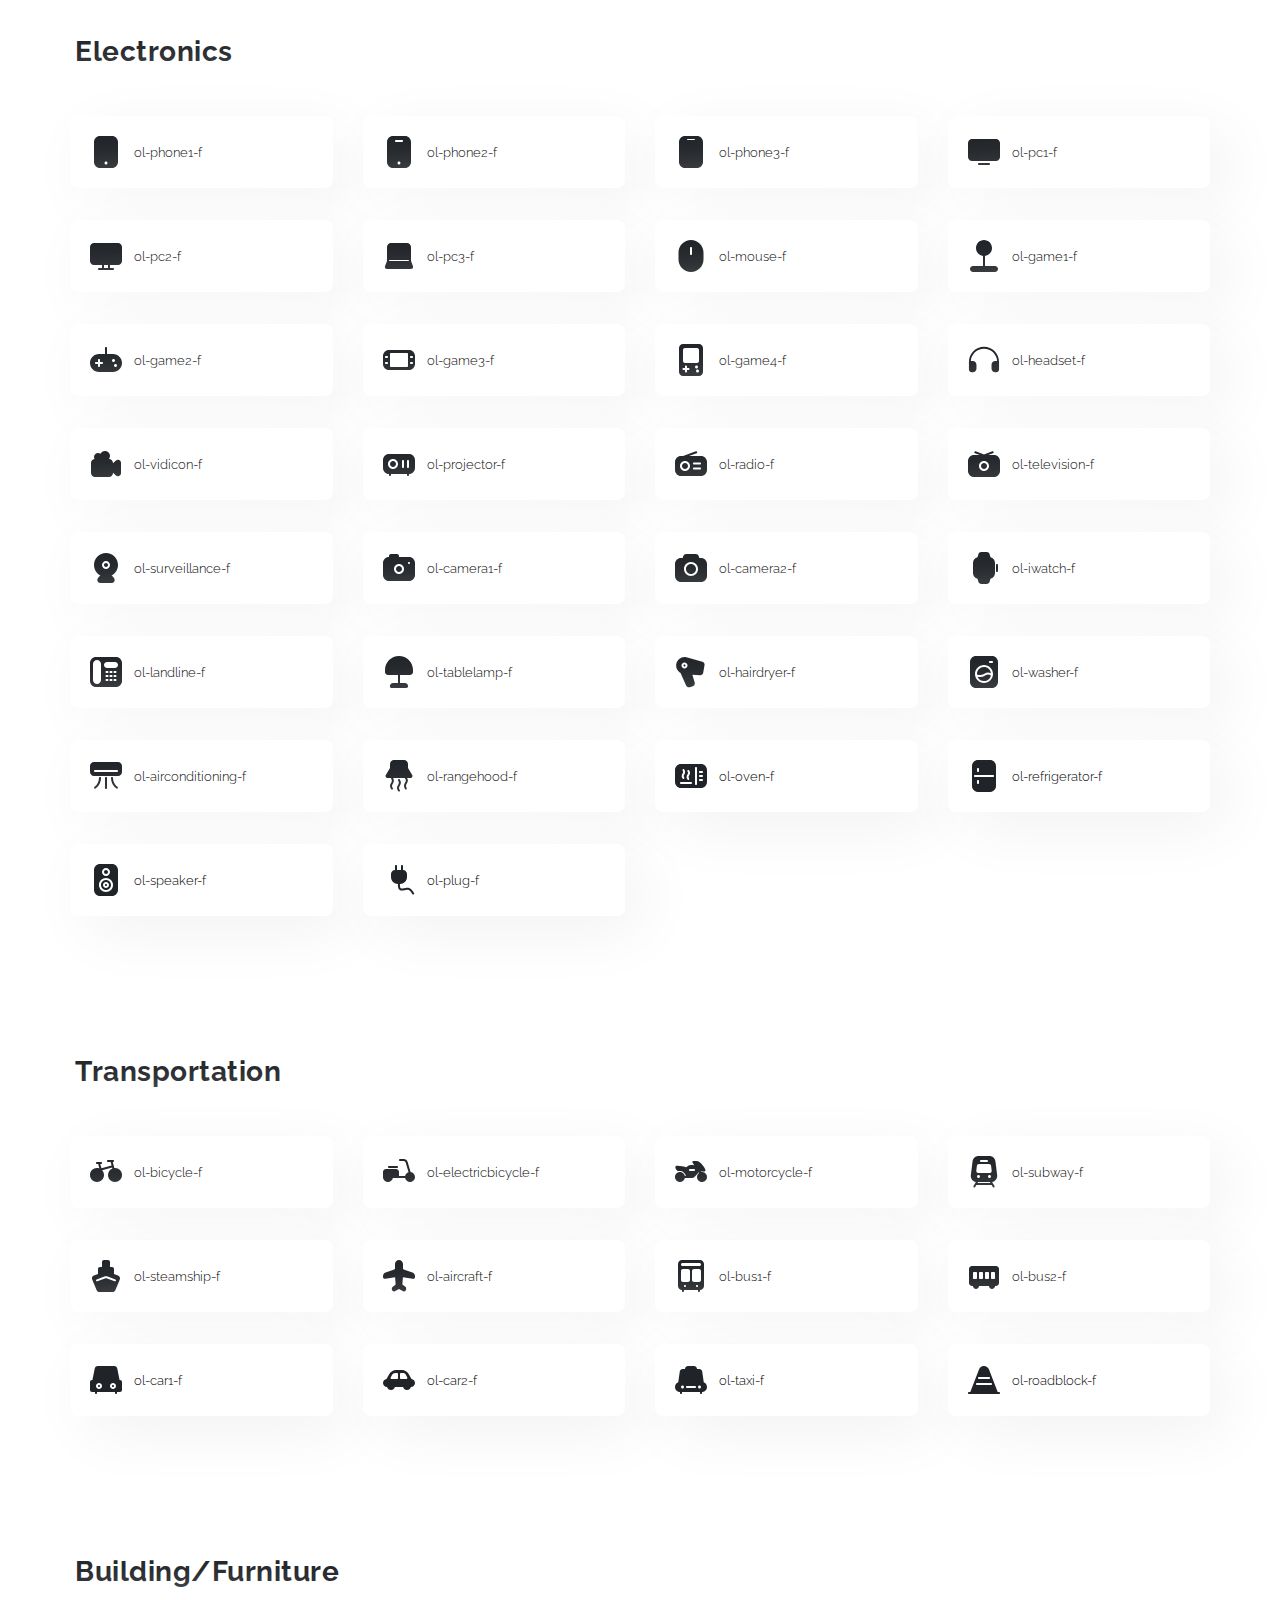
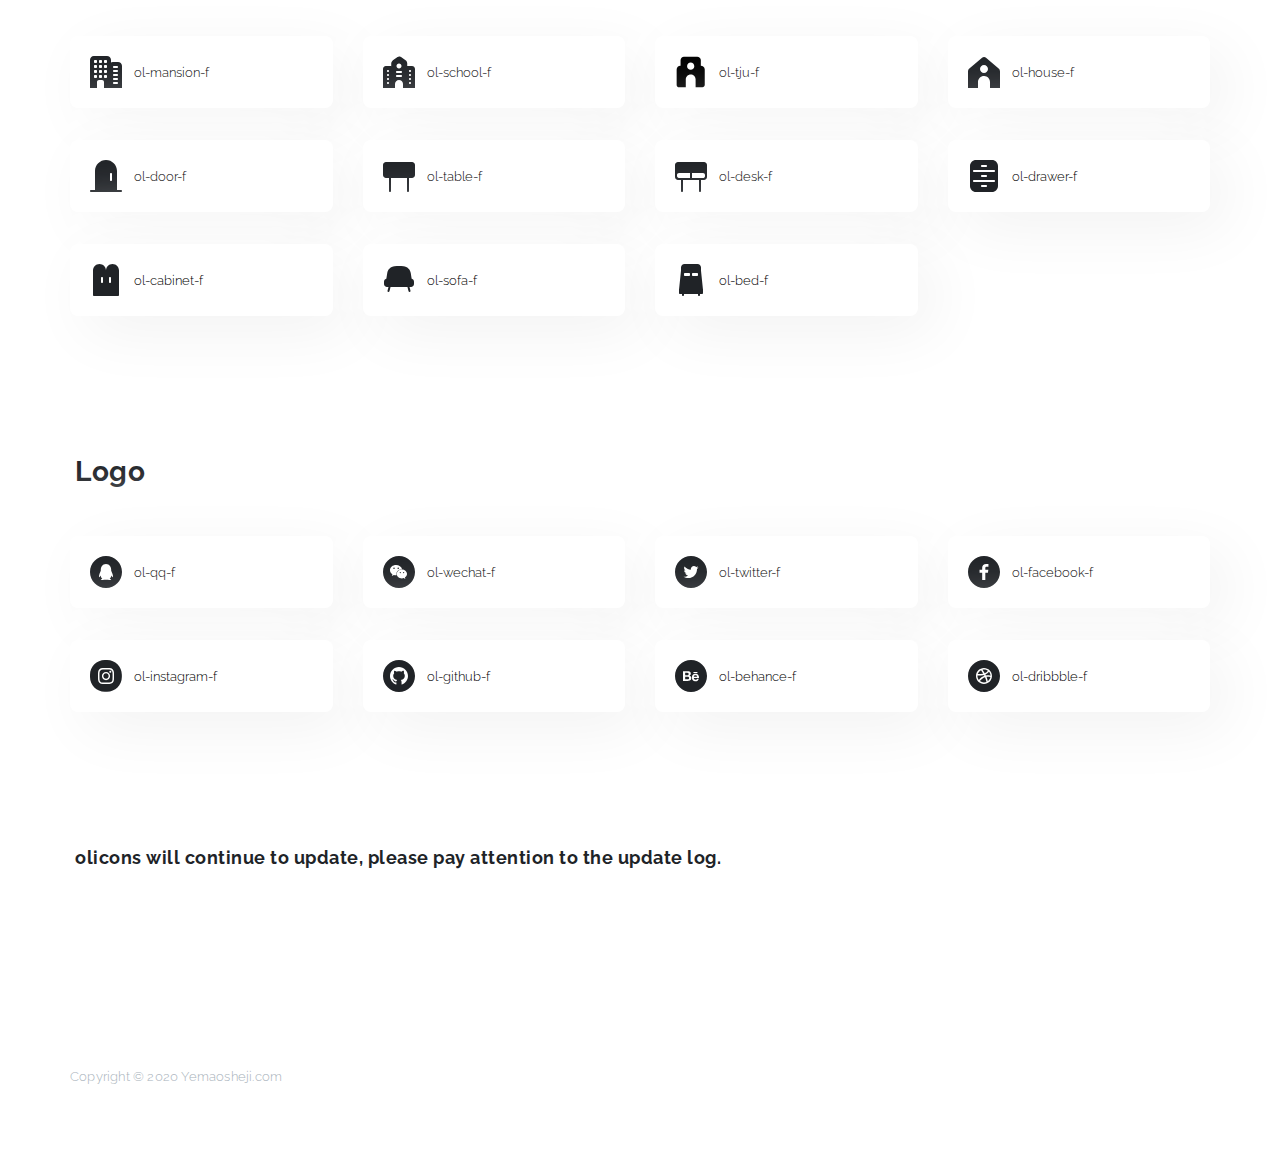
==== commit 3ead5438: "v2.0.1" ====
--- a/filled.html
+++ b/filled.html
@@ -44,7 +44,7 @@
                         <li class="active"><a href="#">Icons</a></li>
                         <li><a href="usage">Usage</a></li>
                         <li><a href="https://github.com/owlling/olicons" target="black">GitHub</a></li>
-                        <li><a href="images/icons/version/olicons_v1.0.3.zip" download="">Svg pack <u>↓</u></a></li>
+                        <li><a href="images/icons/version/olicons_v2.0.1.zip" download="">Svg pack <u>↓</u></a></li>
                     </ul>
                 </div>
             </div>
@@ -869,7 +869,661 @@
         <div class="container">
             <div class="row">
 
-                <div class="lr20"><h3>updating...</h3></div>
+                <div class="lr20"><h3>Tools</h3></div>
+                <div class="space40"></div>
+                <div class="col-sm-6 col-md-4 col-lg-3">
+                    <div class="iconcard">
+                        <div class="iconsll">
+                            <img class="img-responsive2" src="images/icons/res/filled/ol-udisk-f.svg" data-bd-imgshare-binded="1">
+                        </div>
+                        <span value="ol-udisk-f" class="icon-name" onclick="copyVideoUrl(event)">ol-udisk-f</span>
+                    </div>
+                </div>
+                <div class="col-sm-6 col-md-4 col-lg-3">
+                    <div class="iconcard">
+                        <div class="iconsll">
+                            <img class="img-responsive2" src="images/icons/res/filled/ol-colorpicker-f.svg" data-bd-imgshare-binded="1">
+                        </div>
+                        <span value="ol-colorpicker-f" class="icon-name" onclick="copyVideoUrl(event)">ol-colorpicker-f</span>
+                    </div>
+                </div>
+                <div class="col-sm-6 col-md-4 col-lg-3">
+                    <div class="iconcard">
+                        <div class="iconsll">
+                            <img class="img-responsive2" src="images/icons/res/filled/ol-fill-f.svg" data-bd-imgshare-binded="1">
+                        </div>
+                        <span value="ol-fill-f" class="icon-name" onclick="copyVideoUrl(event)">ol-fill-f</span>
+                    </div>
+                </div>
+                <div class="col-sm-6 col-md-4 col-lg-3">
+                    <div class="iconcard">
+                        <div class="iconsll">
+                            <img class="img-responsive2" src="images/icons/res/filled/ol-paintbrushr-f.svg" data-bd-imgshare-binded="1">
+                        </div>
+                        <span value="ol-paintbrushr-f" class="icon-name" onclick="copyVideoUrl(event)">ol-paintbrushr-f</span>
+                    </div>
+                </div>
+                <div class="col-sm-6 col-md-4 col-lg-3">
+                    <div class="iconcard">
+                        <div class="iconsll">
+                            <img class="img-responsive2" src="images/icons/res/filled/ol-battery-f.svg" data-bd-imgshare-binded="1">
+                        </div>
+                        <span value="ol-battery-f" class="icon-name" onclick="copyVideoUrl(event)">ol-battery-f</span>
+                    </div>
+                </div>
+                <div class="col-sm-6 col-md-4 col-lg-3">
+                    <div class="iconcard">
+                        <div class="iconsll">
+                            <img class="img-responsive2" src="images/icons/res/filled/ol-magnet-f.svg" data-bd-imgshare-binded="1">
+                        </div>
+                        <span value="ol-magnet-f" class="icon-name" onclick="copyVideoUrl(event)">ol-magnet-f</span>
+                    </div>
+                </div>
+                <div class="col-sm-6 col-md-4 col-lg-3">
+                    <div class="iconcard">
+                        <div class="iconsll">
+                            <img class="img-responsive2" src="images/icons/res/filled/ol-pen-f.svg" data-bd-imgshare-binded="1">
+                        </div>
+                        <span value="ol-pen-f" class="icon-name" onclick="copyVideoUrl(event)">ol-pen-f</span>
+                    </div>
+                </div>
+                <div class="col-sm-6 col-md-4 col-lg-3">
+                    <div class="iconcard">
+                        <div class="iconsll">
+                            <img class="img-responsive2" src="images/icons/res/filled/ol-hammer-f.svg" data-bd-imgshare-binded="1">
+                        </div>
+                        <span value="ol-hammer-f" class="icon-name" onclick="copyVideoUrl(event)">ol-hammer-f</span>
+                    </div>
+                </div>
+                <div class="col-sm-6 col-md-4 col-lg-3">
+                    <div class="iconcard">
+                        <div class="iconsll">
+                            <img class="img-responsive2" src="images/icons/res/filled/ol-ruler-f.svg" data-bd-imgshare-binded="1">
+                        </div>
+                        <span value="ol-ruler-f" class="icon-name" onclick="copyVideoUrl(event)">ol-ruler-f</span>
+                    </div>
+                </div>
+                <div class="col-sm-6 col-md-4 col-lg-3">
+                    <div class="iconcard">
+                        <div class="iconsll">
+                            <img class="img-responsive2" src="images/icons/res/filled/ol-compasses-f.svg" data-bd-imgshare-binded="1">
+                        </div>
+                        <span value="ol-compasses-f" class="icon-name" onclick="copyVideoUrl(event)">ol-compasses-f</span>
+                    </div>
+                </div>
+                <div class="col-sm-6 col-md-4 col-lg-3">
+                    <div class="iconcard">
+                        <div class="iconsll">
+                            <img class="img-responsive2" src="images/icons/res/filled/ol-calculator-f.svg" data-bd-imgshare-binded="1">
+                        </div>
+                        <span value="ol-calculator-f" class="icon-name" onclick="copyVideoUrl(event)">ol-calculator-f</span>
+                    </div>
+                </div>
+                <div class="col-sm-6 col-md-4 col-lg-3">
+                    <div class="iconcard">
+                        <div class="iconsll">
+                            <img class="img-responsive2" src="images/icons/res/filled/ol-telescope-f.svg" data-bd-imgshare-binded="1">
+                        </div>
+                        <span value="ol-telescope-f" class="icon-name" onclick="copyVideoUrl(event)">ol-telescope-f</span>
+                    </div>
+                </div>
+                <div class="col-sm-6 col-md-4 col-lg-3">
+                    <div class="iconcard">
+                        <div class="iconsll">
+                            <img class="img-responsive2" src="images/icons/res/filled/ol-umbrella-f.svg" data-bd-imgshare-binded="1">
+                        </div>
+                        <span value="ol-umbrella-f" class="icon-name" onclick="copyVideoUrl(event)">ol-umbrella-f</span>
+                    </div>
+                </div>
+                <div class="col-sm-6 col-md-4 col-lg-3">
+                    <div class="iconcard">
+                        <div class="iconsll">
+                            <img class="img-responsive2" src="images/icons/res/filled/ol-scissors-f.svg" data-bd-imgshare-binded="1">
+                        </div>
+                        <span value="ol-scissors-f" class="icon-name" onclick="copyVideoUrl(event)">ol-scissors-f</span>
+                    </div>
+                </div>
+
+            </div>
+        </div>
+
+        <div class="space80"></div>
+
+        <div class="container">
+            <div class="row">
+
+                <div class="lr20"><h3>Electronics</h3></div>
+                <div class="space40"></div>
+                <div class="col-sm-6 col-md-4 col-lg-3">
+                    <div class="iconcard">
+                        <div class="iconsll">
+                            <img class="img-responsive2" src="images/icons/res/filled/ol-phone1-f.svg" data-bd-imgshare-binded="1">
+                        </div>
+                        <span value="ol-phone1-f" class="icon-name" onclick="copyVideoUrl(event)">ol-phone1-f</span>
+                    </div>
+                </div>
+                <div class="col-sm-6 col-md-4 col-lg-3">
+                    <div class="iconcard">
+                        <div class="iconsll">
+                            <img class="img-responsive2" src="images/icons/res/filled/ol-phone2-f.svg" data-bd-imgshare-binded="1">
+                        </div>
+                        <span value="ol-phone2-f" class="icon-name" onclick="copyVideoUrl(event)">ol-phone2-f</span>
+                    </div>
+                </div>
+                <div class="col-sm-6 col-md-4 col-lg-3">
+                    <div class="iconcard">
+                        <div class="iconsll">
+                            <img class="img-responsive2" src="images/icons/res/filled/ol-phone3-f.svg" data-bd-imgshare-binded="1">
+                        </div>
+                        <span value="ol-phone3-f" class="icon-name" onclick="copyVideoUrl(event)">ol-phone3-f</span>
+                    </div>
+                </div>
+                <div class="col-sm-6 col-md-4 col-lg-3">
+                    <div class="iconcard">
+                        <div class="iconsll">
+                            <img class="img-responsive2" src="images/icons/res/filled/ol-pc1-f.svg" data-bd-imgshare-binded="1">
+                        </div>
+                        <span value="ol-pc1-f" class="icon-name" onclick="copyVideoUrl(event)">ol-pc1-f</span>
+                    </div>
+                </div>
+                <div class="col-sm-6 col-md-4 col-lg-3">
+                    <div class="iconcard">
+                        <div class="iconsll">
+                            <img class="img-responsive2" src="images/icons/res/filled/ol-pc2-f.svg" data-bd-imgshare-binded="1">
+                        </div>
+                        <span value="ol-pc2-f" class="icon-name" onclick="copyVideoUrl(event)">ol-pc2-f</span>
+                    </div>
+                </div>
+                <div class="col-sm-6 col-md-4 col-lg-3">
+                    <div class="iconcard">
+                        <div class="iconsll">
+                            <img class="img-responsive2" src="images/icons/res/filled/ol-pc3-f.svg" data-bd-imgshare-binded="1">
+                        </div>
+                        <span value="ol-pc3-f" class="icon-name" onclick="copyVideoUrl(event)">ol-pc3-f</span>
+                    </div>
+                </div>
+                <div class="col-sm-6 col-md-4 col-lg-3">
+                    <div class="iconcard">
+                        <div class="iconsll">
+                            <img class="img-responsive2" src="images/icons/res/filled/ol-mouse-f.svg" data-bd-imgshare-binded="1">
+                        </div>
+                        <span value="ol-mouse-f" class="icon-name" onclick="copyVideoUrl(event)">ol-mouse-f</span>
+                    </div>
+                </div>
+                <div class="col-sm-6 col-md-4 col-lg-3">
+                    <div class="iconcard">
+                        <div class="iconsll">
+                            <img class="img-responsive2" src="images/icons/res/filled/ol-game1-f.svg" data-bd-imgshare-binded="1">
+                        </div>
+                        <span value="ol-game1-f" class="icon-name" onclick="copyVideoUrl(event)">ol-game1-f</span>
+                    </div>
+                </div>
+                <div class="col-sm-6 col-md-4 col-lg-3">
+                    <div class="iconcard">
+                        <div class="iconsll">
+                            <img class="img-responsive2" src="images/icons/res/filled/ol-game2-f.svg" data-bd-imgshare-binded="1">
+                        </div>
+                        <span value="ol-game2-f" class="icon-name" onclick="copyVideoUrl(event)">ol-game2-f</span>
+                    </div>
+                </div>
+                <div class="col-sm-6 col-md-4 col-lg-3">
+                    <div class="iconcard">
+                        <div class="iconsll">
+                            <img class="img-responsive2" src="images/icons/res/filled/ol-game3-f.svg" data-bd-imgshare-binded="1">
+                        </div>
+                        <span value="ol-game3-f" class="icon-name" onclick="copyVideoUrl(event)">ol-game3-f</span>
+                    </div>
+                </div>
+                <div class="col-sm-6 col-md-4 col-lg-3">
+                    <div class="iconcard">
+                        <div class="iconsll">
+                            <img class="img-responsive2" src="images/icons/res/filled/ol-game4-f.svg" data-bd-imgshare-binded="1">
+                        </div>
+                        <span value="ol-game4-f" class="icon-name" onclick="copyVideoUrl(event)">ol-game4-f</span>
+                    </div>
+                </div>
+                <div class="col-sm-6 col-md-4 col-lg-3">
+                    <div class="iconcard">
+                        <div class="iconsll">
+                            <img class="img-responsive2" src="images/icons/res/filled/ol-headset-f.svg" data-bd-imgshare-binded="1">
+                        </div>
+                        <span value="ol-headset-f" class="icon-name" onclick="copyVideoUrl(event)">ol-headset-f</span>
+                    </div>
+                </div>
+                <div class="col-sm-6 col-md-4 col-lg-3">
+                    <div class="iconcard">
+                        <div class="iconsll">
+                            <img class="img-responsive2" src="images/icons/res/filled/ol-vidicon-f.svg" data-bd-imgshare-binded="1">
+                        </div>
+                        <span value="ol-vidicon-f" class="icon-name" onclick="copyVideoUrl(event)">ol-vidicon-f</span>
+                    </div>
+                </div>
+                <div class="col-sm-6 col-md-4 col-lg-3">
+                    <div class="iconcard">
+                        <div class="iconsll">
+                            <img class="img-responsive2" src="images/icons/res/filled/ol-projector-f.svg" data-bd-imgshare-binded="1">
+                        </div>
+                        <span value="ol-projector-f" class="icon-name" onclick="copyVideoUrl(event)">ol-projector-f</span>
+                    </div>
+                </div>
+                <div class="col-sm-6 col-md-4 col-lg-3">
+                    <div class="iconcard">
+                        <div class="iconsll">
+                            <img class="img-responsive2" src="images/icons/res/filled/ol-radio-f.svg" data-bd-imgshare-binded="1">
+                        </div>
+                        <span value="ol-radio-f" class="icon-name" onclick="copyVideoUrl(event)">ol-radio-f</span>
+                    </div>
+                </div>
+                <div class="col-sm-6 col-md-4 col-lg-3">
+                    <div class="iconcard">
+                        <div class="iconsll">
+                            <img class="img-responsive2" src="images/icons/res/filled/ol-television-f.svg" data-bd-imgshare-binded="1">
+                        </div>
+                        <span value="ol-television-f" class="icon-name" onclick="copyVideoUrl(event)">ol-television-f</span>
+                    </div>
+                </div>
+                <div class="col-sm-6 col-md-4 col-lg-3">
+                    <div class="iconcard">
+                        <div class="iconsll">
+                            <img class="img-responsive2" src="images/icons/res/filled/ol-surveillance-f.svg" data-bd-imgshare-binded="1">
+                        </div>
+                        <span value="ol-surveillance-f" class="icon-name" onclick="copyVideoUrl(event)">ol-surveillance-f</span>
+                    </div>
+                </div>
+                <div class="col-sm-6 col-md-4 col-lg-3">
+                    <div class="iconcard">
+                        <div class="iconsll">
+                            <img class="img-responsive2" src="images/icons/res/filled/ol-camera1-f.svg" data-bd-imgshare-binded="1">
+                        </div>
+                        <span value="ol-camera1-f" class="icon-name" onclick="copyVideoUrl(event)">ol-camera1-f</span>
+                    </div>
+                </div>
+                <div class="col-sm-6 col-md-4 col-lg-3">
+                    <div class="iconcard">
+                        <div class="iconsll">
+                            <img class="img-responsive2" src="images/icons/res/filled/ol-camera2-f.svg" data-bd-imgshare-binded="1">
+                        </div>
+                        <span value="ol-camera2-f" class="icon-name" onclick="copyVideoUrl(event)">ol-camera2-f</span>
+                    </div>
+                </div>
+                <div class="col-sm-6 col-md-4 col-lg-3">
+                    <div class="iconcard">
+                        <div class="iconsll">
+                            <img class="img-responsive2" src="images/icons/res/filled/ol-iwatch-f.svg" data-bd-imgshare-binded="1">
+                        </div>
+                        <span value="ol-iwatch-f" class="icon-name" onclick="copyVideoUrl(event)">ol-iwatch-f</span>
+                    </div>
+                </div>
+                <div class="col-sm-6 col-md-4 col-lg-3">
+                    <div class="iconcard">
+                        <div class="iconsll">
+                            <img class="img-responsive2" src="images/icons/res/filled/ol-landline-f.svg" data-bd-imgshare-binded="1">
+                        </div>
+                        <span value="ol-landline-f" class="icon-name" onclick="copyVideoUrl(event)">ol-landline-f</span>
+                    </div>
+                </div>
+                <div class="col-sm-6 col-md-4 col-lg-3">
+                    <div class="iconcard">
+                        <div class="iconsll">
+                            <img class="img-responsive2" src="images/icons/res/filled/ol-tablelamp-f.svg" data-bd-imgshare-binded="1">
+                        </div>
+                        <span value="ol-tablelamp-f" class="icon-name" onclick="copyVideoUrl(event)">ol-tablelamp-f</span>
+                    </div>
+                </div>
+                <div class="col-sm-6 col-md-4 col-lg-3">
+                    <div class="iconcard">
+                        <div class="iconsll">
+                            <img class="img-responsive2" src="images/icons/res/filled/ol-hairdryer-f.svg" data-bd-imgshare-binded="1">
+                        </div>
+                        <span value="ol-hairdryer-f" class="icon-name" onclick="copyVideoUrl(event)">ol-hairdryer-f</span>
+                    </div>
+                </div>
+                <div class="col-sm-6 col-md-4 col-lg-3">
+                    <div class="iconcard">
+                        <div class="iconsll">
+                            <img class="img-responsive2" src="images/icons/res/filled/ol-washer-f.svg" data-bd-imgshare-binded="1">
+                        </div>
+                        <span value="ol-washer-f" class="icon-name" onclick="copyVideoUrl(event)">ol-washer-f</span>
+                    </div>
+                </div>
+                <div class="col-sm-6 col-md-4 col-lg-3">
+                    <div class="iconcard">
+                        <div class="iconsll">
+                            <img class="img-responsive2" src="images/icons/res/filled/ol-airconditioning-f.svg" data-bd-imgshare-binded="1">
+                        </div>
+                        <span value="ol-airconditioning-f" class="icon-name" onclick="copyVideoUrl(event)">ol-airconditioning-f</span>
+                    </div>
+                </div>
+                <div class="col-sm-6 col-md-4 col-lg-3">
+                    <div class="iconcard">
+                        <div class="iconsll">
+                            <img class="img-responsive2" src="images/icons/res/filled/ol-rangehood-f.svg" data-bd-imgshare-binded="1">
+                        </div>
+                        <span value="ol-rangehood-f" class="icon-name" onclick="copyVideoUrl(event)">ol-rangehood-f</span>
+                    </div>
+                </div>
+                <div class="col-sm-6 col-md-4 col-lg-3">
+                    <div class="iconcard">
+                        <div class="iconsll">
+                            <img class="img-responsive2" src="images/icons/res/filled/ol-oven-f.svg" data-bd-imgshare-binded="1">
+                        </div>
+                        <span value="ol-oven-f" class="icon-name" onclick="copyVideoUrl(event)">ol-oven-f</span>
+                    </div>
+                </div>
+                <div class="col-sm-6 col-md-4 col-lg-3">
+                    <div class="iconcard">
+                        <div class="iconsll">
+                            <img class="img-responsive2" src="images/icons/res/filled/ol-refrigerator-f.svg" data-bd-imgshare-binded="1">
+                        </div>
+                        <span value="ol-refrigerator-f" class="icon-name" onclick="copyVideoUrl(event)">ol-refrigerator-f</span>
+                    </div>
+                </div>
+                <div class="col-sm-6 col-md-4 col-lg-3">
+                    <div class="iconcard">
+                        <div class="iconsll">
+                            <img class="img-responsive2" src="images/icons/res/filled/ol-speaker-f.svg" data-bd-imgshare-binded="1">
+                        </div>
+                        <span value="ol-speaker-f" class="icon-name" onclick="copyVideoUrl(event)">ol-speaker-f</span>
+                    </div>
+                </div>
+                <div class="col-sm-6 col-md-4 col-lg-3">
+                    <div class="iconcard">
+                        <div class="iconsll">
+                            <img class="img-responsive2" src="images/icons/res/filled/ol-plug-f.svg" data-bd-imgshare-binded="1">
+                        </div>
+                        <span value="ol-plug-f" class="icon-name" onclick="copyVideoUrl(event)">ol-plug-f</span>
+                    </div>
+                </div>
+            </div>
+        </div>
+
+        <div class="space80"></div>
+
+        <div class="container">
+            <div class="row">
+
+                <div class="lr20"><h3>Transportation</h3></div>
+                <div class="space40"></div>
+                <div class="col-sm-6 col-md-4 col-lg-3">
+                    <div class="iconcard">
+                        <div class="iconsll">
+                            <img class="img-responsive2" src="images/icons/res/filled/ol-bicycle-f.svg" data-bd-imgshare-binded="1">
+                        </div>
+                        <span value="ol-bicycle-f" class="icon-name" onclick="copyVideoUrl(event)">ol-bicycle-f</span>
+                    </div>
+                </div>
+                <div class="col-sm-6 col-md-4 col-lg-3">
+                    <div class="iconcard">
+                        <div class="iconsll">
+                            <img class="img-responsive2" src="images/icons/res/filled/ol-electricbicycle-f.svg" data-bd-imgshare-binded="1">
+                        </div>
+                        <span value="ol-electricbicycle-f" class="icon-name" onclick="copyVideoUrl(event)">ol-electricbicycle-f</span>
+                    </div>
+                </div>
+                <div class="col-sm-6 col-md-4 col-lg-3">
+                    <div class="iconcard">
+                        <div class="iconsll">
+                            <img class="img-responsive2" src="images/icons/res/filled/ol-motorcycle-f.svg" data-bd-imgshare-binded="1">
+                        </div>
+                        <span value="ol-motorcycle-f" class="icon-name" onclick="copyVideoUrl(event)">ol-motorcycle-f</span>
+                    </div>
+                </div>
+                <div class="col-sm-6 col-md-4 col-lg-3">
+                    <div class="iconcard">
+                        <div class="iconsll">
+                            <img class="img-responsive2" src="images/icons/res/filled/ol-subway-f.svg" data-bd-imgshare-binded="1">
+                        </div>
+                        <span value="ol-subway-f" class="icon-name" onclick="copyVideoUrl(event)">ol-subway-f</span>
+                    </div>
+                </div>
+                <div class="col-sm-6 col-md-4 col-lg-3">
+                    <div class="iconcard">
+                        <div class="iconsll">
+                            <img class="img-responsive2" src="images/icons/res/filled/ol-steamship-f.svg" data-bd-imgshare-binded="1">
+                        </div>
+                        <span value="ol-steamship-f" class="icon-name" onclick="copyVideoUrl(event)">ol-steamship-f</span>
+                    </div>
+                </div>
+                <div class="col-sm-6 col-md-4 col-lg-3">
+                    <div class="iconcard">
+                        <div class="iconsll">
+                            <img class="img-responsive2" src="images/icons/res/filled/ol-aircraft-f.svg" data-bd-imgshare-binded="1">
+                        </div>
+                        <span value="ol-aircraft-f" class="icon-name" onclick="copyVideoUrl(event)">ol-aircraft-f</span>
+                    </div>
+                </div>
+                <div class="col-sm-6 col-md-4 col-lg-3">
+                    <div class="iconcard">
+                        <div class="iconsll">
+                            <img class="img-responsive2" src="images/icons/res/filled/ol-bus1-f.svg" data-bd-imgshare-binded="1">
+                        </div>
+                        <span value="ol-bus1-f" class="icon-name" onclick="copyVideoUrl(event)">ol-bus1-f</span>
+                    </div>
+                </div>
+                <div class="col-sm-6 col-md-4 col-lg-3">
+                    <div class="iconcard">
+                        <div class="iconsll">
+                            <img class="img-responsive2" src="images/icons/res/filled/ol-bus2-f.svg" data-bd-imgshare-binded="1">
+                        </div>
+                        <span value="ol-bus2-f" class="icon-name" onclick="copyVideoUrl(event)">ol-bus2-f</span>
+                    </div>
+                </div>
+                <div class="col-sm-6 col-md-4 col-lg-3">
+                    <div class="iconcard">
+                        <div class="iconsll">
+                            <img class="img-responsive2" src="images/icons/res/filled/ol-car1-f.svg" data-bd-imgshare-binded="1">
+                        </div>
+                        <span value="ol-car1-f" class="icon-name" onclick="copyVideoUrl(event)">ol-car1-f</span>
+                    </div>
+                </div>
+                <div class="col-sm-6 col-md-4 col-lg-3">
+                    <div class="iconcard">
+                        <div class="iconsll">
+                            <img class="img-responsive2" src="images/icons/res/filled/ol-car2-f.svg" data-bd-imgshare-binded="1">
+                        </div>
+                        <span value="ol-car2-f" class="icon-name" onclick="copyVideoUrl(event)">ol-car2-f</span>
+                    </div>
+                </div>
+                <div class="col-sm-6 col-md-4 col-lg-3">
+                    <div class="iconcard">
+                        <div class="iconsll">
+                            <img class="img-responsive2" src="images/icons/res/filled/ol-taxi-f.svg" data-bd-imgshare-binded="1">
+                        </div>
+                        <span value="ol-taxi-f" class="icon-name" onclick="copyVideoUrl(event)">ol-taxi-f</span>
+                    </div>
+                </div>
+                <div class="col-sm-6 col-md-4 col-lg-3">
+                    <div class="iconcard">
+                        <div class="iconsll">
+                            <img class="img-responsive2" src="images/icons/res/filled/ol-roadblock-f.svg" data-bd-imgshare-binded="1">
+                        </div>
+                        <span value="ol-roadblock-f" class="icon-name" onclick="copyVideoUrl(event)">ol-roadblock-f</span>
+                    </div>
+                </div>
+
+            </div>
+        </div>
+
+        <div class="space80"></div>
+
+        <div class="container">
+            <div class="row">
+
+                <div class="lr20"><h3>Building/Furniture</h3></div>
+                <div class="space40"></div>
+                <div class="col-sm-6 col-md-4 col-lg-3">
+                    <div class="iconcard">
+                        <div class="iconsll">
+                            <img class="img-responsive2" src="images/icons/res/filled/ol-mansion-f.svg" data-bd-imgshare-binded="1">
+                        </div>
+                        <span value="ol-mansion-f" class="icon-name" onclick="copyVideoUrl(event)">ol-mansion-f</span>
+                    </div>
+                </div>
+                <div class="col-sm-6 col-md-4 col-lg-3">
+                    <div class="iconcard">
+                        <div class="iconsll">
+                            <img class="img-responsive2" src="images/icons/res/filled/ol-school-f.svg" data-bd-imgshare-binded="1">
+                        </div>
+                        <span value="ol-school-f" class="icon-name" onclick="copyVideoUrl(event)">ol-school-f</span>
+                    </div>
+                </div>
+                <div class="col-sm-6 col-md-4 col-lg-3">
+                    <div class="iconcard">
+                        <div class="iconsll">
+                            <img class="img-responsive2" src="images/icons/res/filled/ol-tju-f.svg" data-bd-imgshare-binded="1">
+                        </div>
+                        <span value="ol-tju-f" class="icon-name" onclick="copyVideoUrl(event)">ol-tju-f</span>
+                    </div>
+                </div>
+                <div class="col-sm-6 col-md-4 col-lg-3">
+                    <div class="iconcard">
+                        <div class="iconsll">
+                            <img class="img-responsive2" src="images/icons/res/filled/ol-house-f.svg" data-bd-imgshare-binded="1">
+                        </div>
+                        <span value="ol-house-f" class="icon-name" onclick="copyVideoUrl(event)">ol-house-f</span>
+                    </div>
+                </div>
+                <div class="col-sm-6 col-md-4 col-lg-3">
+                    <div class="iconcard">
+                        <div class="iconsll">
+                            <img class="img-responsive2" src="images/icons/res/filled/ol-door-f.svg" data-bd-imgshare-binded="1">
+                        </div>
+                        <span value="ol-door-f" class="icon-name" onclick="copyVideoUrl(event)">ol-door-f</span>
+                    </div>
+                </div>
+                <div class="col-sm-6 col-md-4 col-lg-3">
+                    <div class="iconcard">
+                        <div class="iconsll">
+                            <img class="img-responsive2" src="images/icons/res/filled/ol-table-f.svg" data-bd-imgshare-binded="1">
+                        </div>
+                        <span value="ol-table-f" class="icon-name" onclick="copyVideoUrl(event)">ol-table-f</span>
+                    </div>
+                </div>
+                <div class="col-sm-6 col-md-4 col-lg-3">
+                    <div class="iconcard">
+                        <div class="iconsll">
+                            <img class="img-responsive2" src="images/icons/res/filled/ol-desk-f.svg" data-bd-imgshare-binded="1">
+                        </div>
+                        <span value="ol-desk-f" class="icon-name" onclick="copyVideoUrl(event)">ol-desk-f</span>
+                    </div>
+                </div>
+                <div class="col-sm-6 col-md-4 col-lg-3">
+                    <div class="iconcard">
+                        <div class="iconsll">
+                            <img class="img-responsive2" src="images/icons/res/filled/ol-drawer-f.svg" data-bd-imgshare-binded="1">
+                        </div>
+                        <span value="ol-drawer-f" class="icon-name" onclick="copyVideoUrl(event)">ol-drawer-f</span>
+                    </div>
+                </div>
+                <div class="col-sm-6 col-md-4 col-lg-3">
+                    <div class="iconcard">
+                        <div class="iconsll">
+                            <img class="img-responsive2" src="images/icons/res/filled/ol-cabinet-f.svg" data-bd-imgshare-binded="1">
+                        </div>
+                        <span value="ol-cabinet-f" class="icon-name" onclick="copyVideoUrl(event)">ol-cabinet-f</span>
+                    </div>
+                </div>
+                <div class="col-sm-6 col-md-4 col-lg-3">
+                    <div class="iconcard">
+                        <div class="iconsll">
+                            <img class="img-responsive2" src="images/icons/res/filled/ol-sofa-f.svg" data-bd-imgshare-binded="1">
+                        </div>
+                        <span value="ol-sofa-f" class="icon-name" onclick="copyVideoUrl(event)">ol-sofa-f</span>
+                    </div>
+                </div>
+                <div class="col-sm-6 col-md-4 col-lg-3">
+                    <div class="iconcard">
+                        <div class="iconsll">
+                            <img class="img-responsive2" src="images/icons/res/filled/ol-bed-f.svg" data-bd-imgshare-binded="1">
+                        </div>
+                        <span value="ol-bed-f" class="icon-name" onclick="copyVideoUrl(event)">ol-bed-f</span>
+                    </div>
+                </div>
+
+            </div>
+        </div>
+
+        <div class="space80"></div>
+
+        <div class="container">
+            <div class="row">
+
+                <div class="lr20"><h3>Logo</h3></div>
+                <div class="space40"></div>
+                <div class="col-sm-6 col-md-4 col-lg-3">
+                    <div class="iconcard">
+                        <div class="iconsll">
+                            <img class="img-responsive2" src="images/icons/res/filled/ol-qq-f.svg" data-bd-imgshare-binded="1">
+                        </div>
+                        <span value="ol-qq-f" class="icon-name" onclick="copyVideoUrl(event)">ol-qq-f</span>
+                    </div>
+                </div>
+                <div class="col-sm-6 col-md-4 col-lg-3">
+                    <div class="iconcard">
+                        <div class="iconsll">
+                            <img class="img-responsive2" src="images/icons/res/filled/ol-wechat-f.svg" data-bd-imgshare-binded="1">
+                        </div>
+                        <span value="ol-wechat-f" class="icon-name" onclick="copyVideoUrl(event)">ol-wechat-f</span>
+                    </div>
+                </div>
+                <div class="col-sm-6 col-md-4 col-lg-3">
+                    <div class="iconcard">
+                        <div class="iconsll">
+                            <img class="img-responsive2" src="images/icons/res/filled/ol-twitter-f.svg" data-bd-imgshare-binded="1">
+                        </div>
+                        <span value="ol-twitter-f" class="icon-name" onclick="copyVideoUrl(event)">ol-twitter-f</span>
+                    </div>
+                </div>
+                <div class="col-sm-6 col-md-4 col-lg-3">
+                    <div class="iconcard">
+                        <div class="iconsll">
+                            <img class="img-responsive2" src="images/icons/res/filled/ol-facebook-f.svg" data-bd-imgshare-binded="1">
+                        </div>
+                        <span value="ol-facebook-f" class="icon-name" onclick="copyVideoUrl(event)">ol-facebook-f</span>
+                    </div>
+                </div>
+                <div class="col-sm-6 col-md-4 col-lg-3">
+                    <div class="iconcard">
+                        <div class="iconsll">
+                            <img class="img-responsive2" src="images/icons/res/filled/ol-instagram-f.svg" data-bd-imgshare-binded="1">
+                        </div>
+                        <span value="ol-instagram-f" class="icon-name" onclick="copyVideoUrl(event)">ol-instagram-f</span>
+                    </div>
+                </div>
+                <div class="col-sm-6 col-md-4 col-lg-3">
+                    <div class="iconcard">
+                        <div class="iconsll">
+                            <img class="img-responsive2" src="images/icons/res/filled/ol-github-f.svg" data-bd-imgshare-binded="1">
+                        </div>
+                        <span value="ol-github-f" class="icon-name" onclick="copyVideoUrl(event)">ol-github-f</span>
+                    </div>
+                </div>
+                <div class="col-sm-6 col-md-4 col-lg-3">
+                    <div class="iconcard">
+                        <div class="iconsll">
+                            <img class="img-responsive2" src="images/icons/res/filled/ol-behance-f.svg" data-bd-imgshare-binded="1">
+                        </div>
+                        <span value="ol-behance-f" class="icon-name" onclick="copyVideoUrl(event)">ol-behance-f</span>
+                    </div>
+                </div>
+                <div class="col-sm-6 col-md-4 col-lg-3">
+                    <div class="iconcard">
+                        <div class="iconsll">
+                            <img class="img-responsive2" src="images/icons/res/filled/ol-dribbble-f.svg" data-bd-imgshare-binded="1">
+                        </div>
+                        <span value="ol-dribbble-f" class="icon-name" onclick="copyVideoUrl(event)">ol-dribbble-f</span>
+                    </div>
+                </div>
+
+            </div>
+        </div>
+
+        <div class="space80"></div>
+
+        <div class="container">
+            <div class="row">
+
+                <div class="lr20"><h4>olicons will continue to update, please pay attention to the update log.</h4></div>
 
             </div>
         </div>
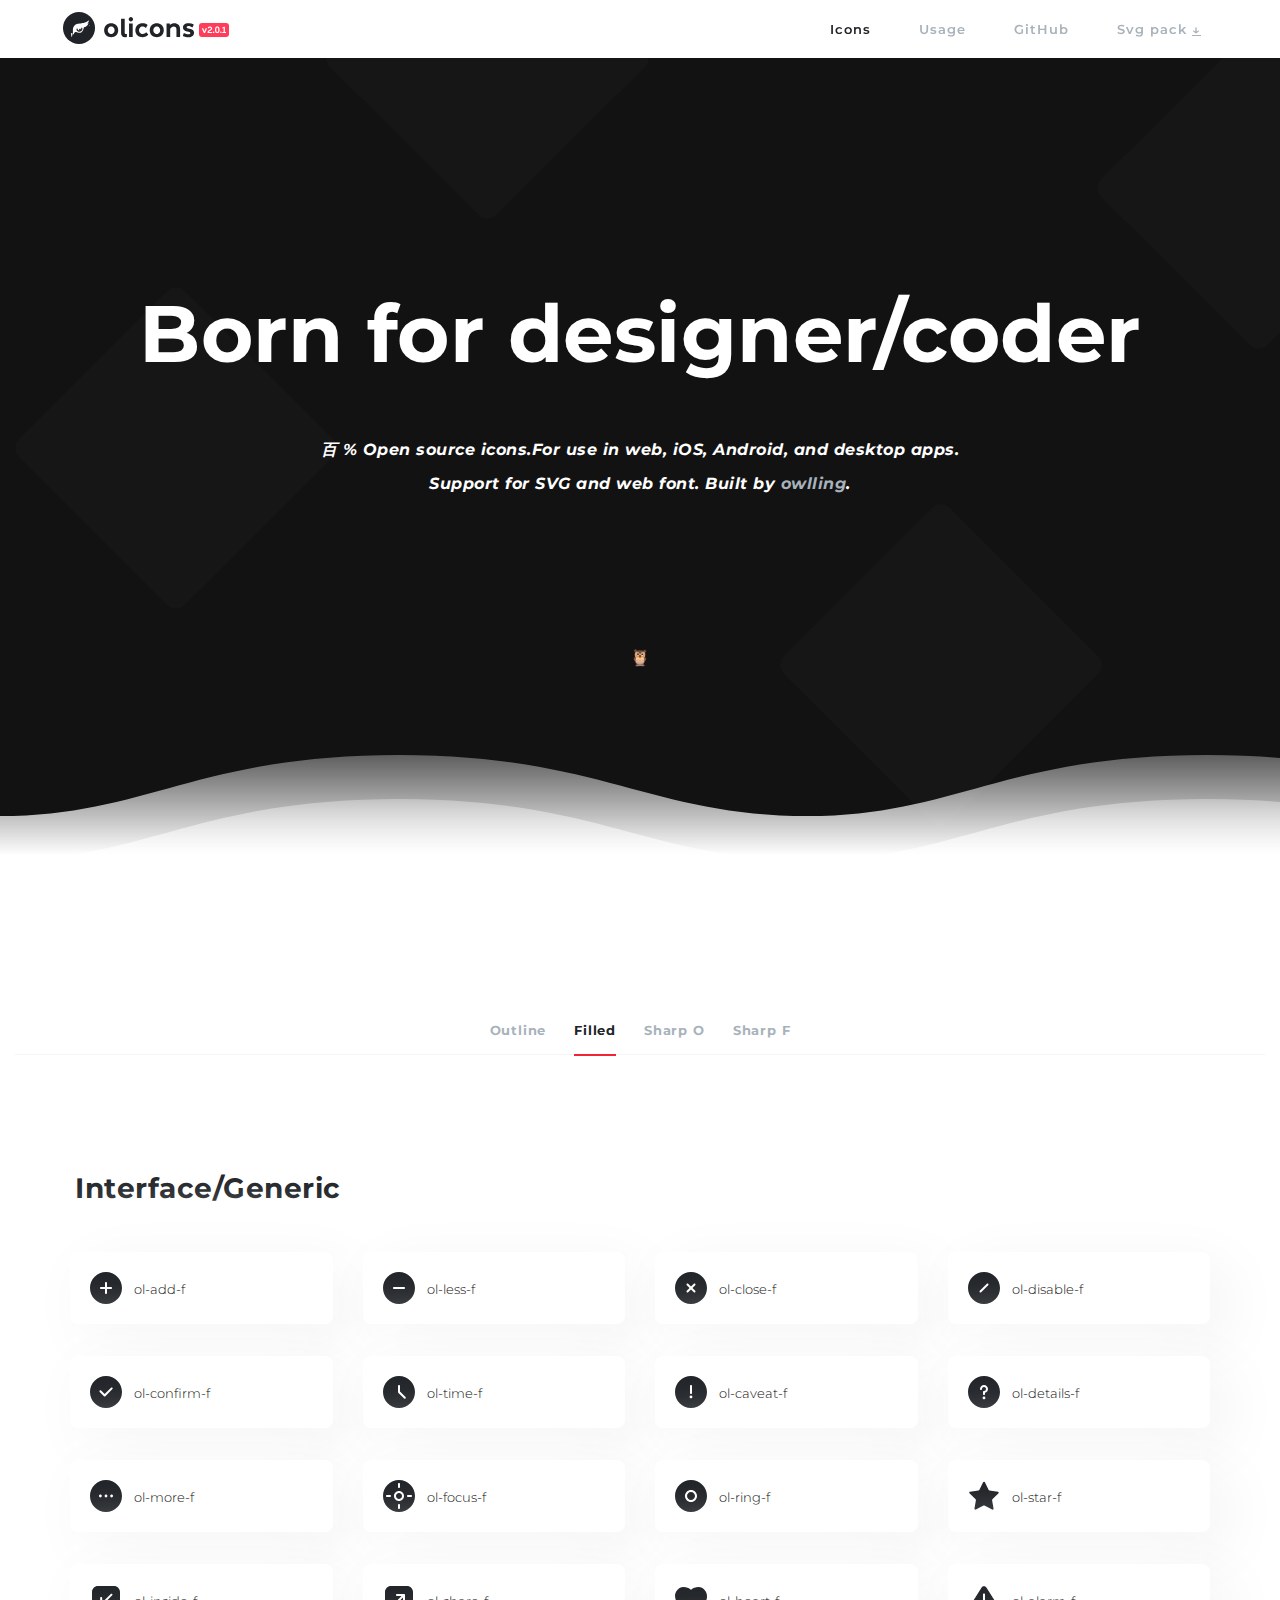
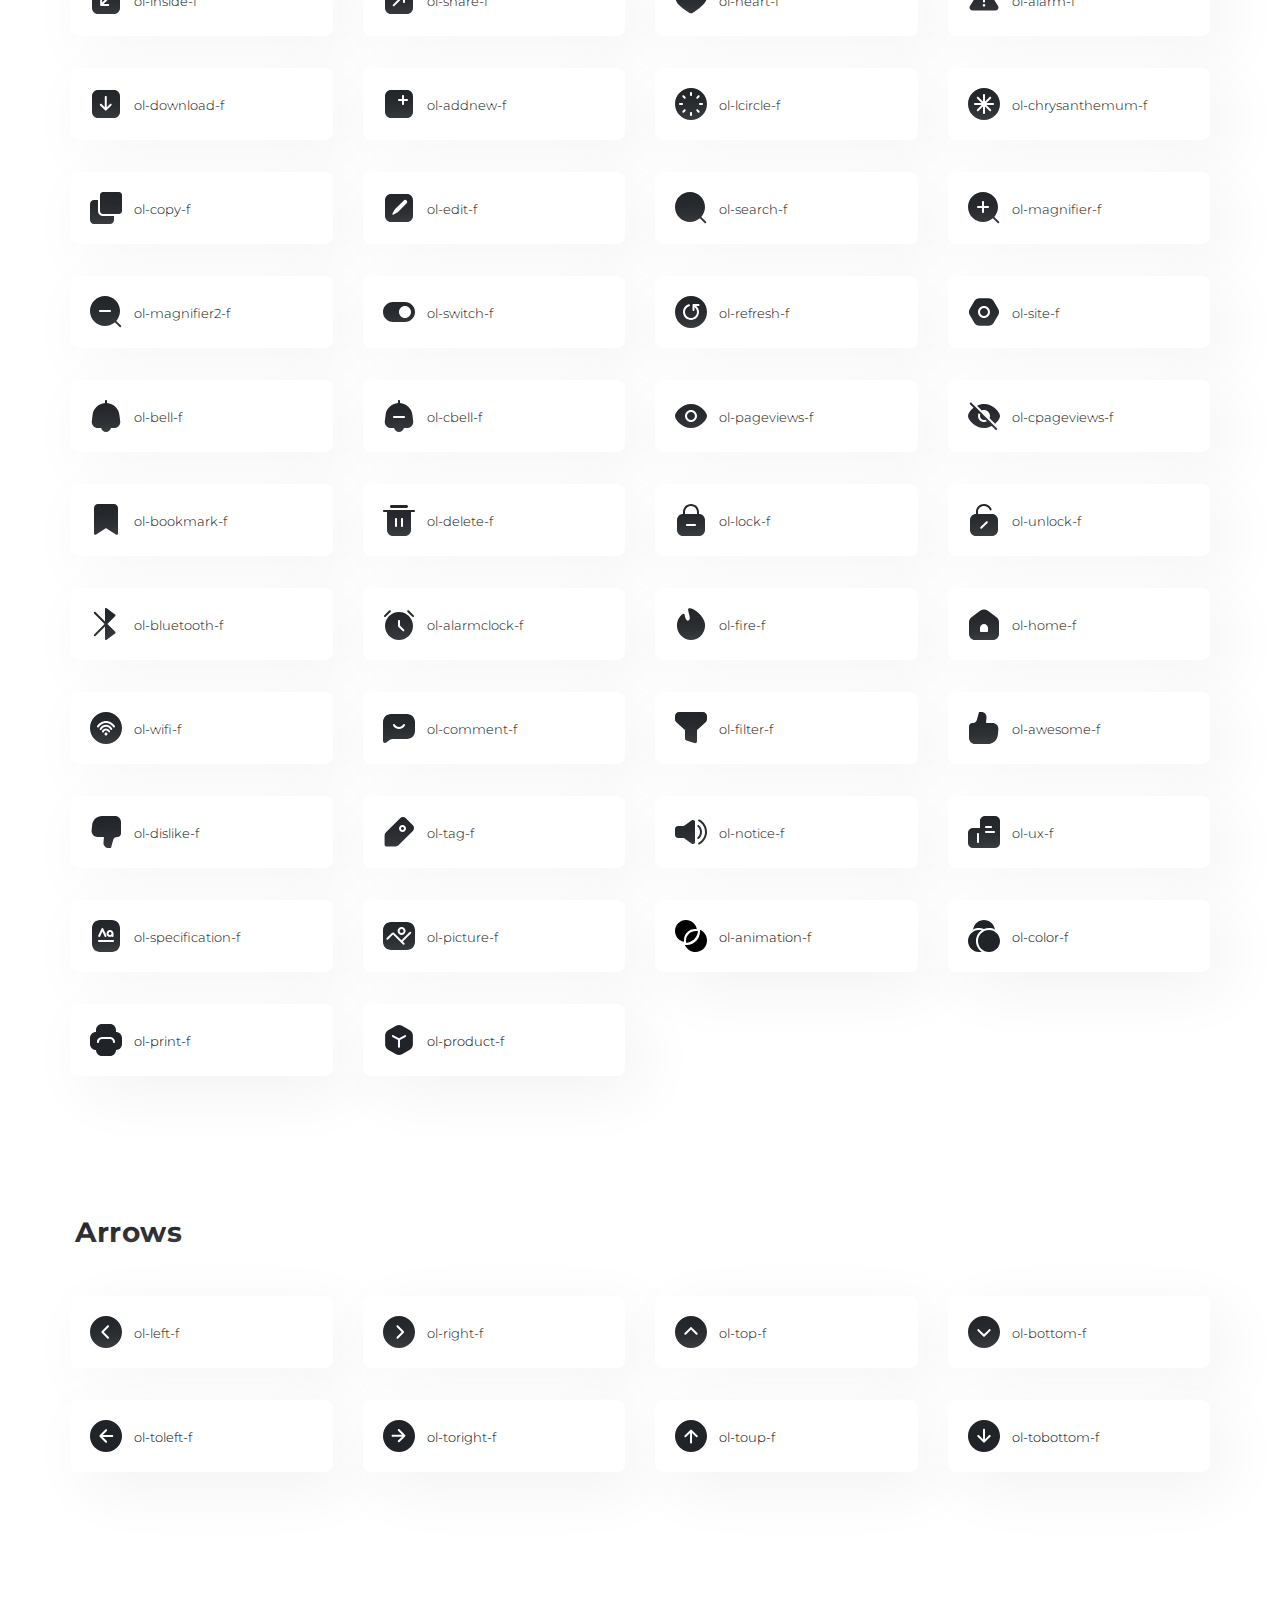
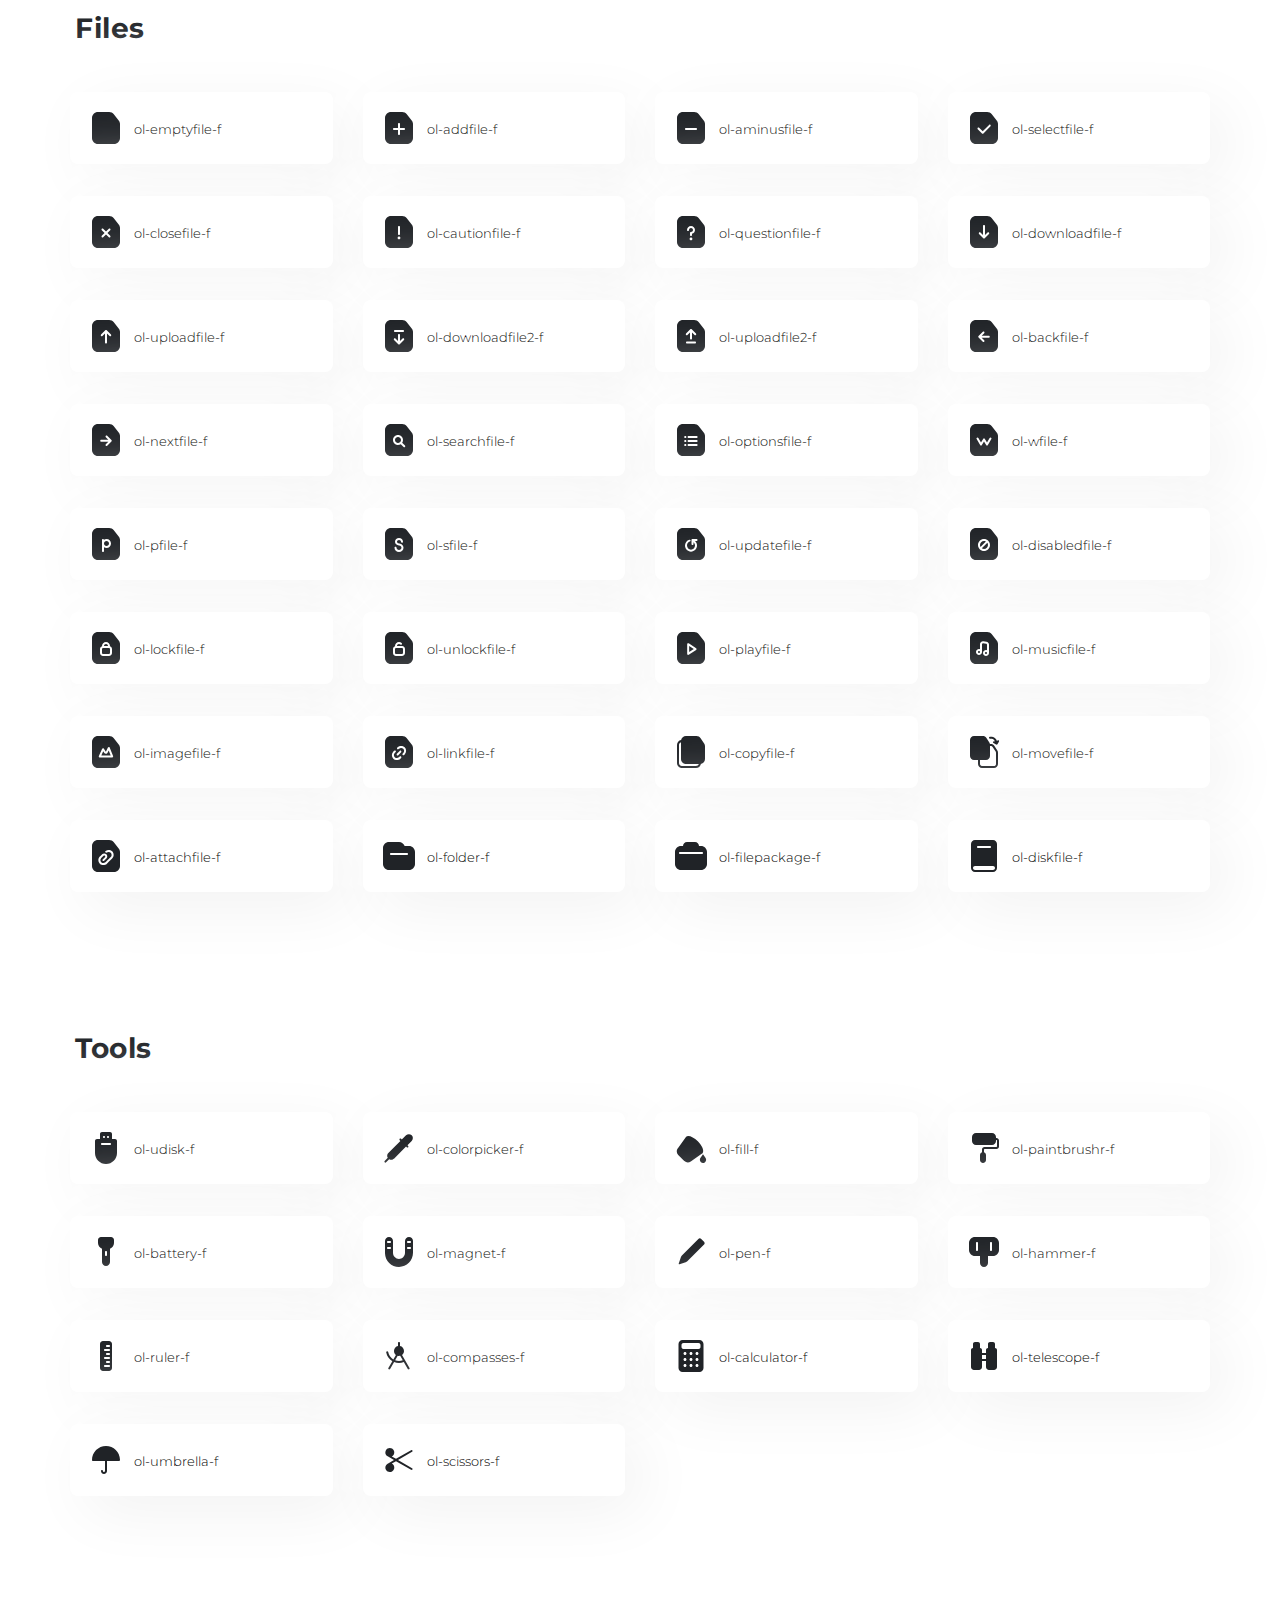
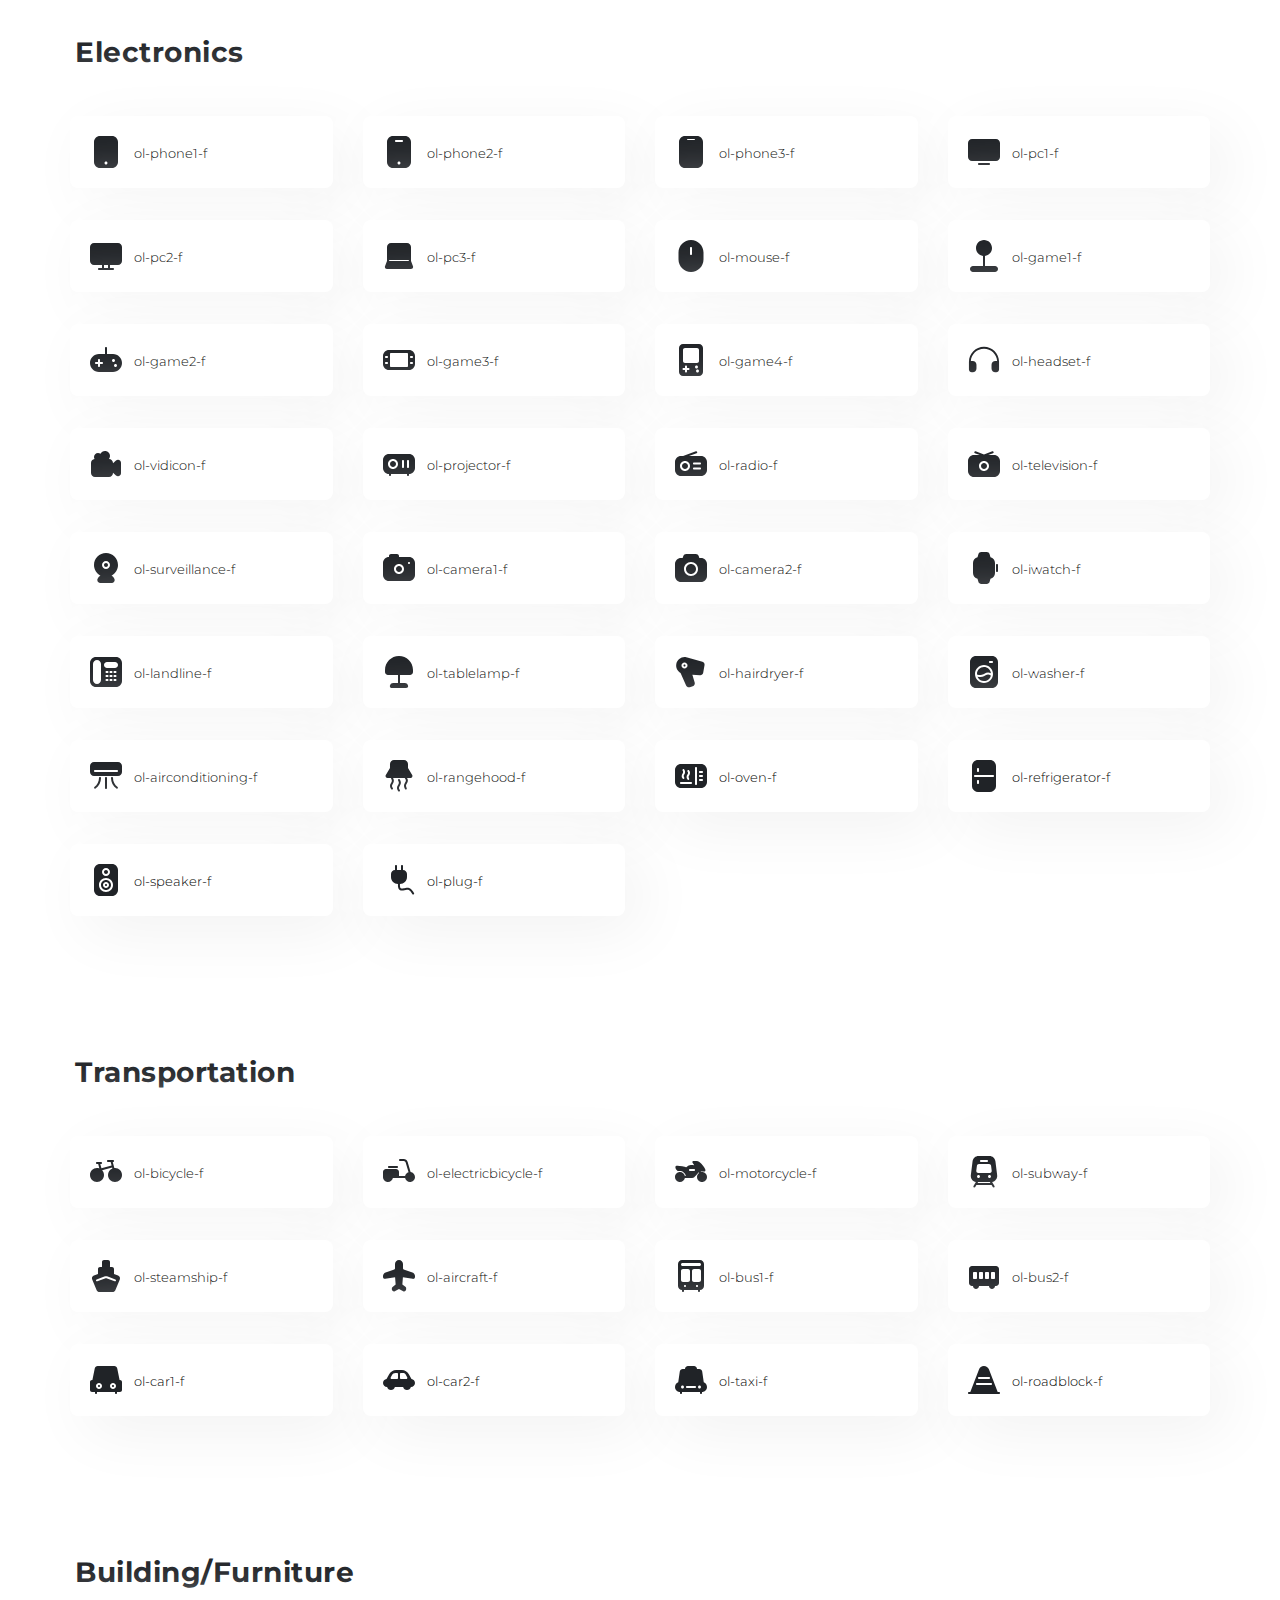
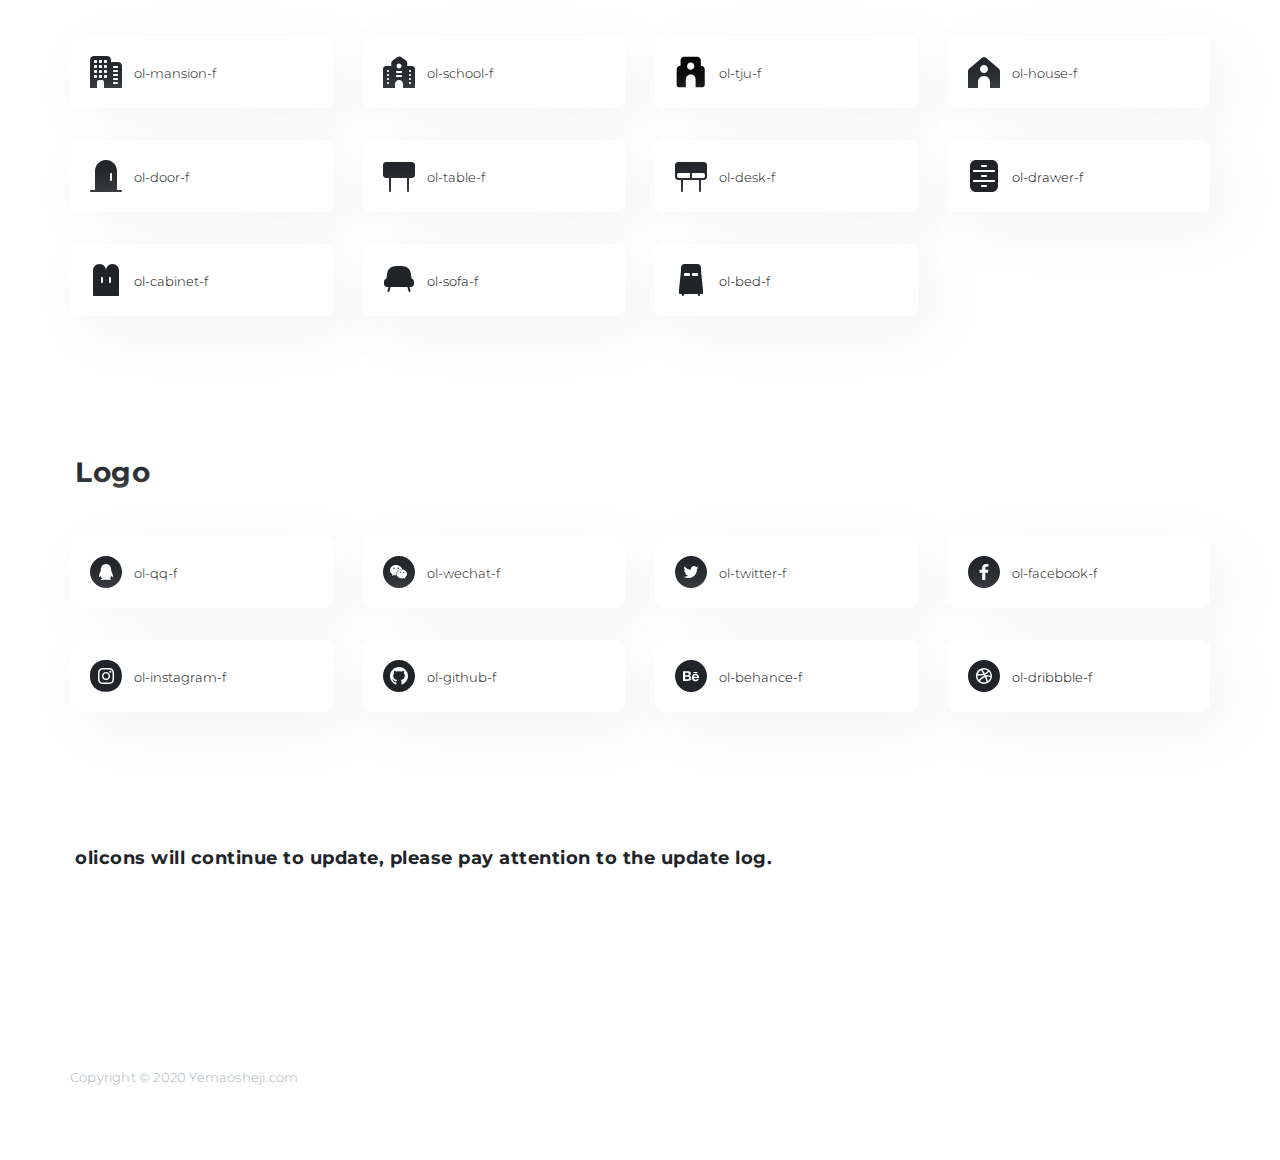
==== commit 04e1b75c: "r" ====
--- a/filled.html
+++ b/filled.html
@@ -19,8 +19,8 @@
     <link rel="stylesheet" href="css/bootstrap.min.css">
     <link rel="stylesheet" href="css/style.css">
     <link rel="stylesheet" href="css/pattern.min.css">
-    <link rel="stylesheet" href="https://fonts.googleapis.com/css?family=Raleway">
-    <link href="https://fonts.googleapis.com/css?family=Raleway:700&display=swap" rel="stylesheet">
+    <link rel="stylesheet" href="https://fonts.googleapis.com/css?family=Montserrat">
+    <link href="https://fonts.googleapis.com/css?family=Montserrat:700&display=swap" rel="stylesheet">
 
 </head>
 
--- a/css/style.css
+++ b/css/style.css
@@ -11,7 +11,7 @@
 
 body {
     background: #ffffff;
-    font-family: 'Raleway', sans-serif;
+    font-family: 'Montserrat', sans-serif;
     font-style: normal;
     font-weight: 300;
     overflow-x: hidden;
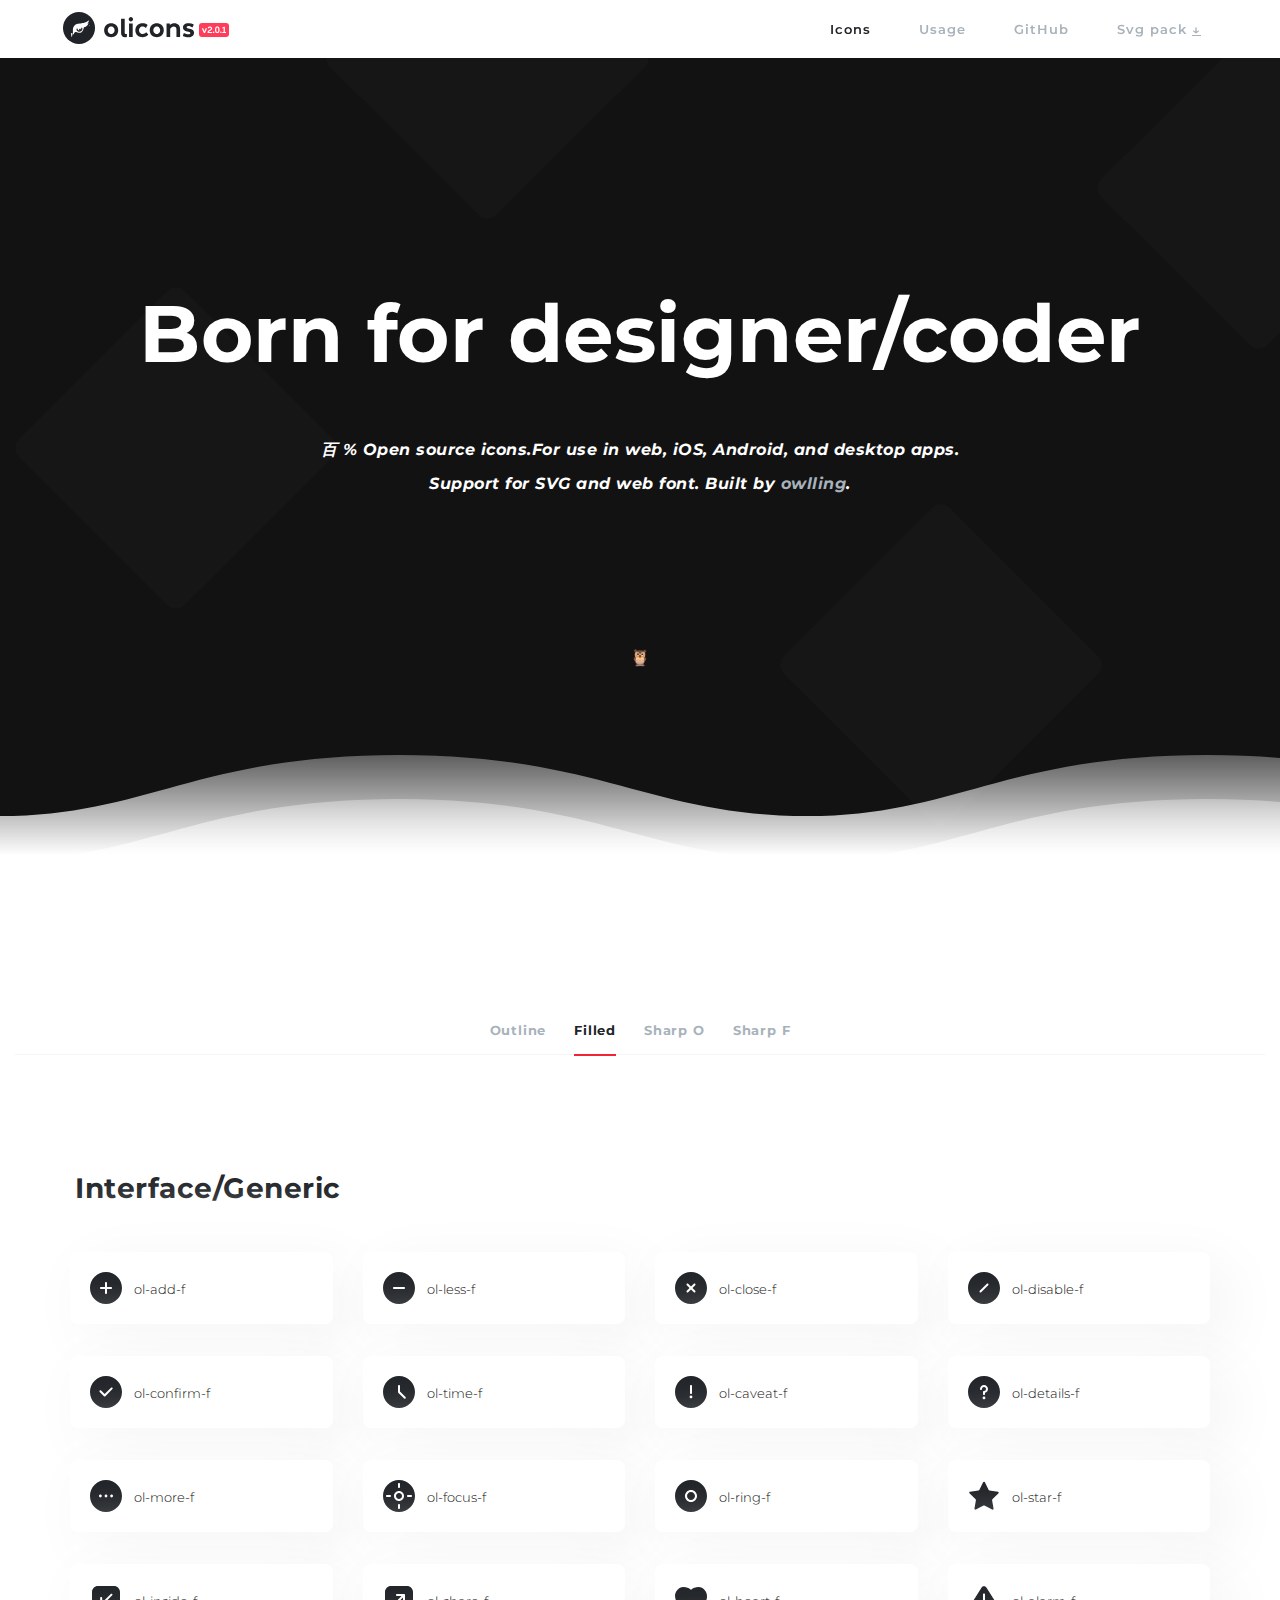
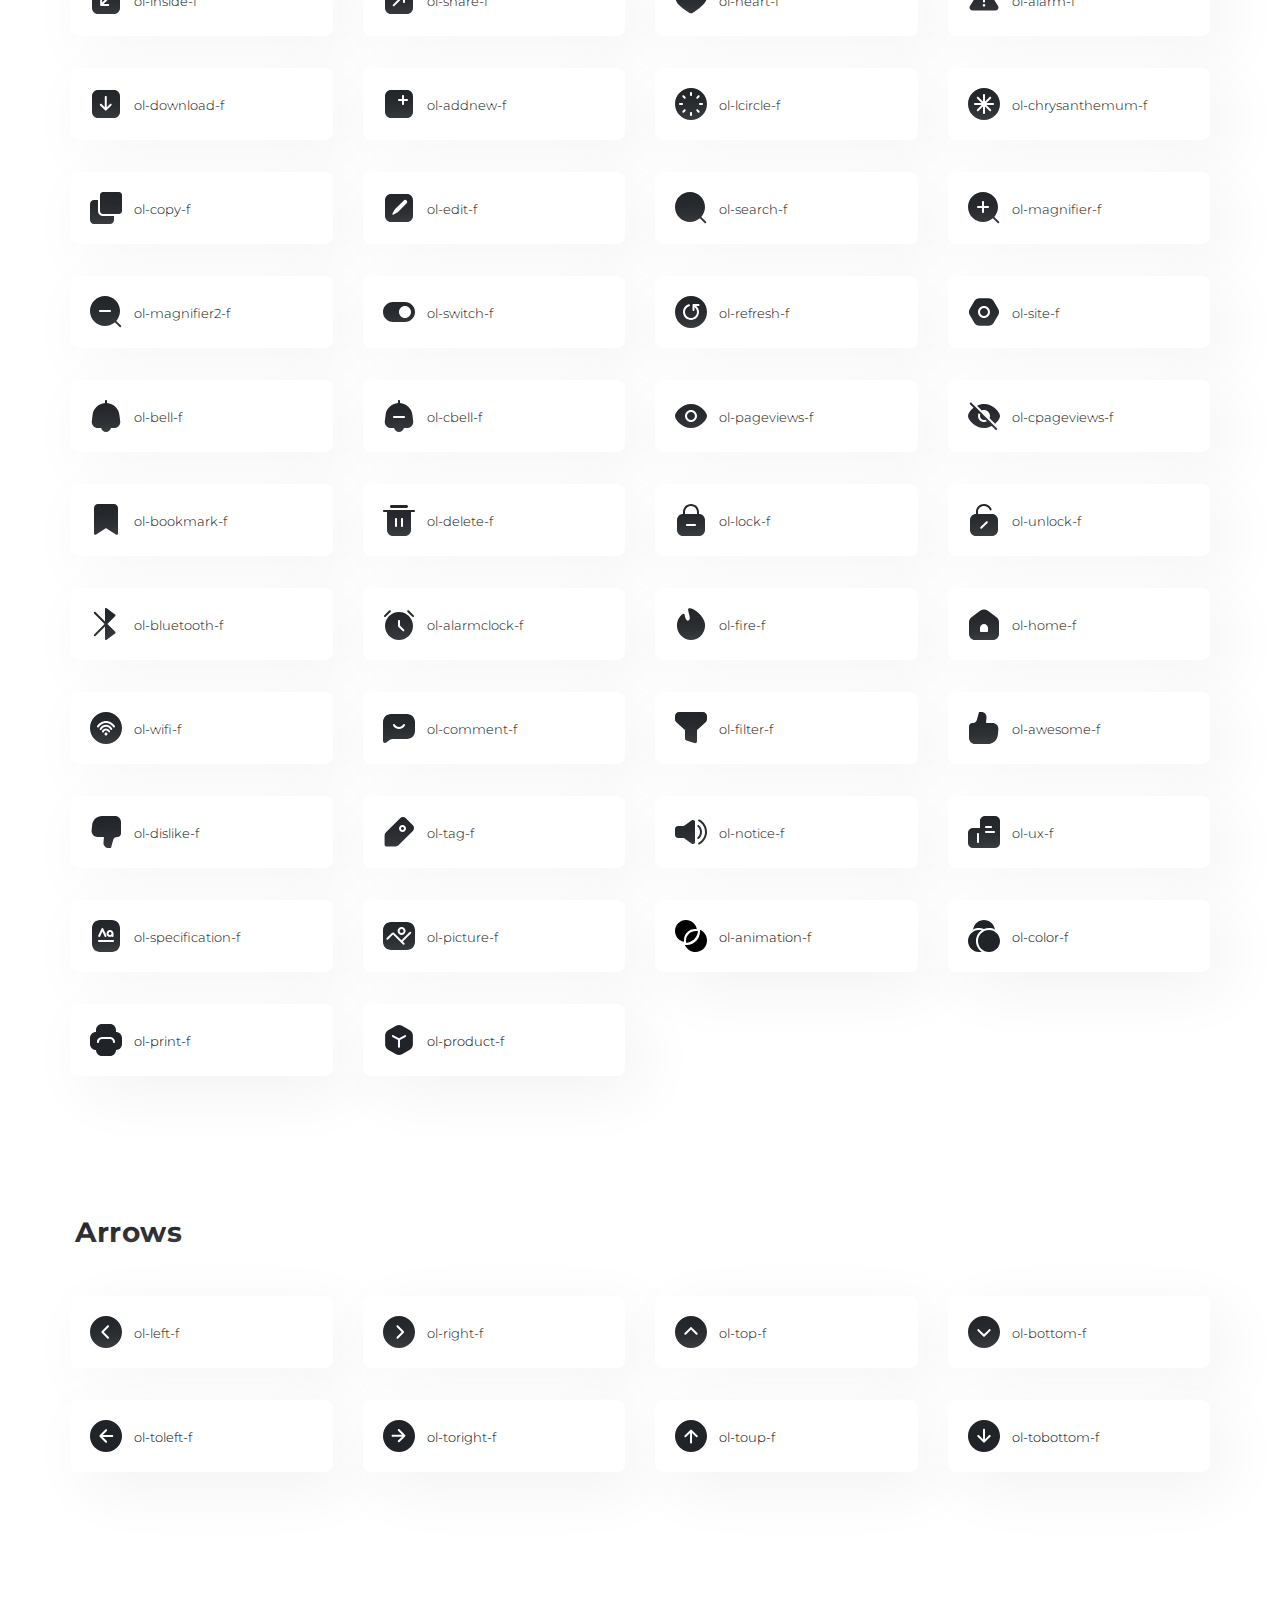
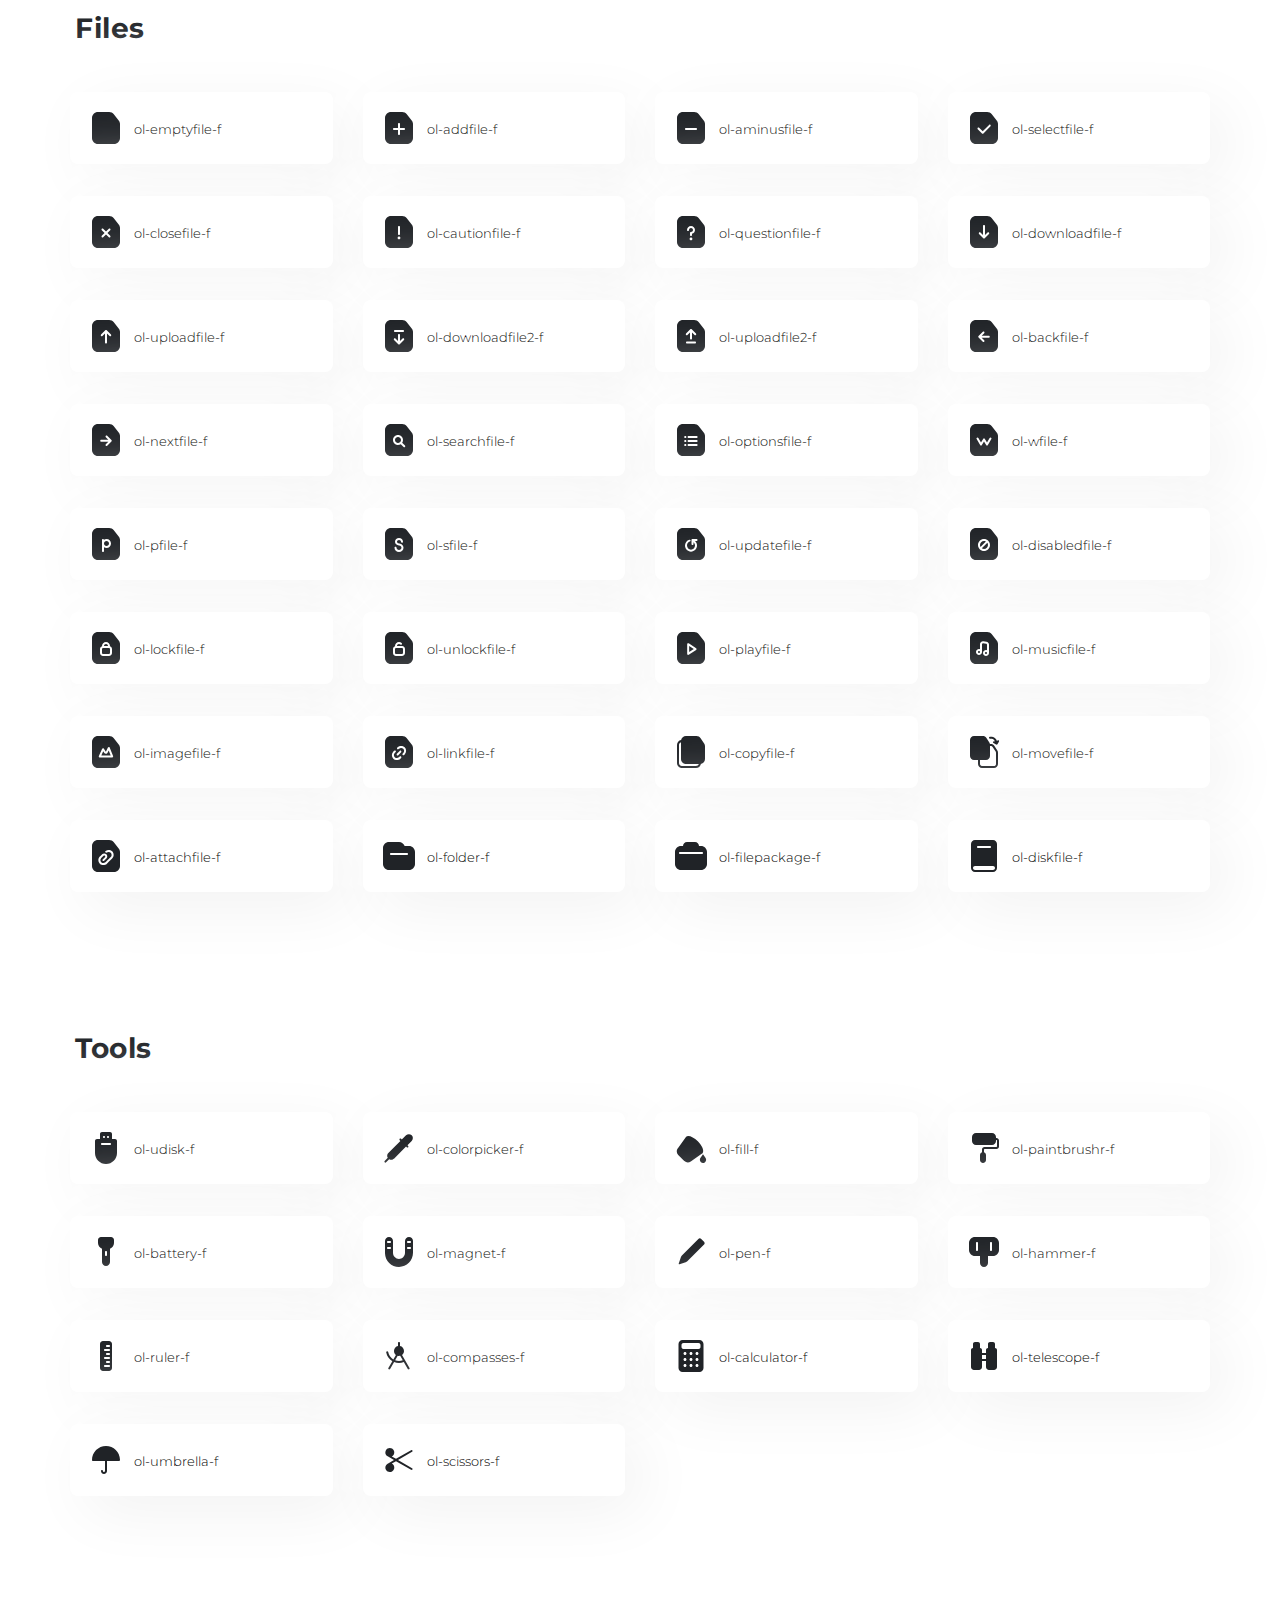
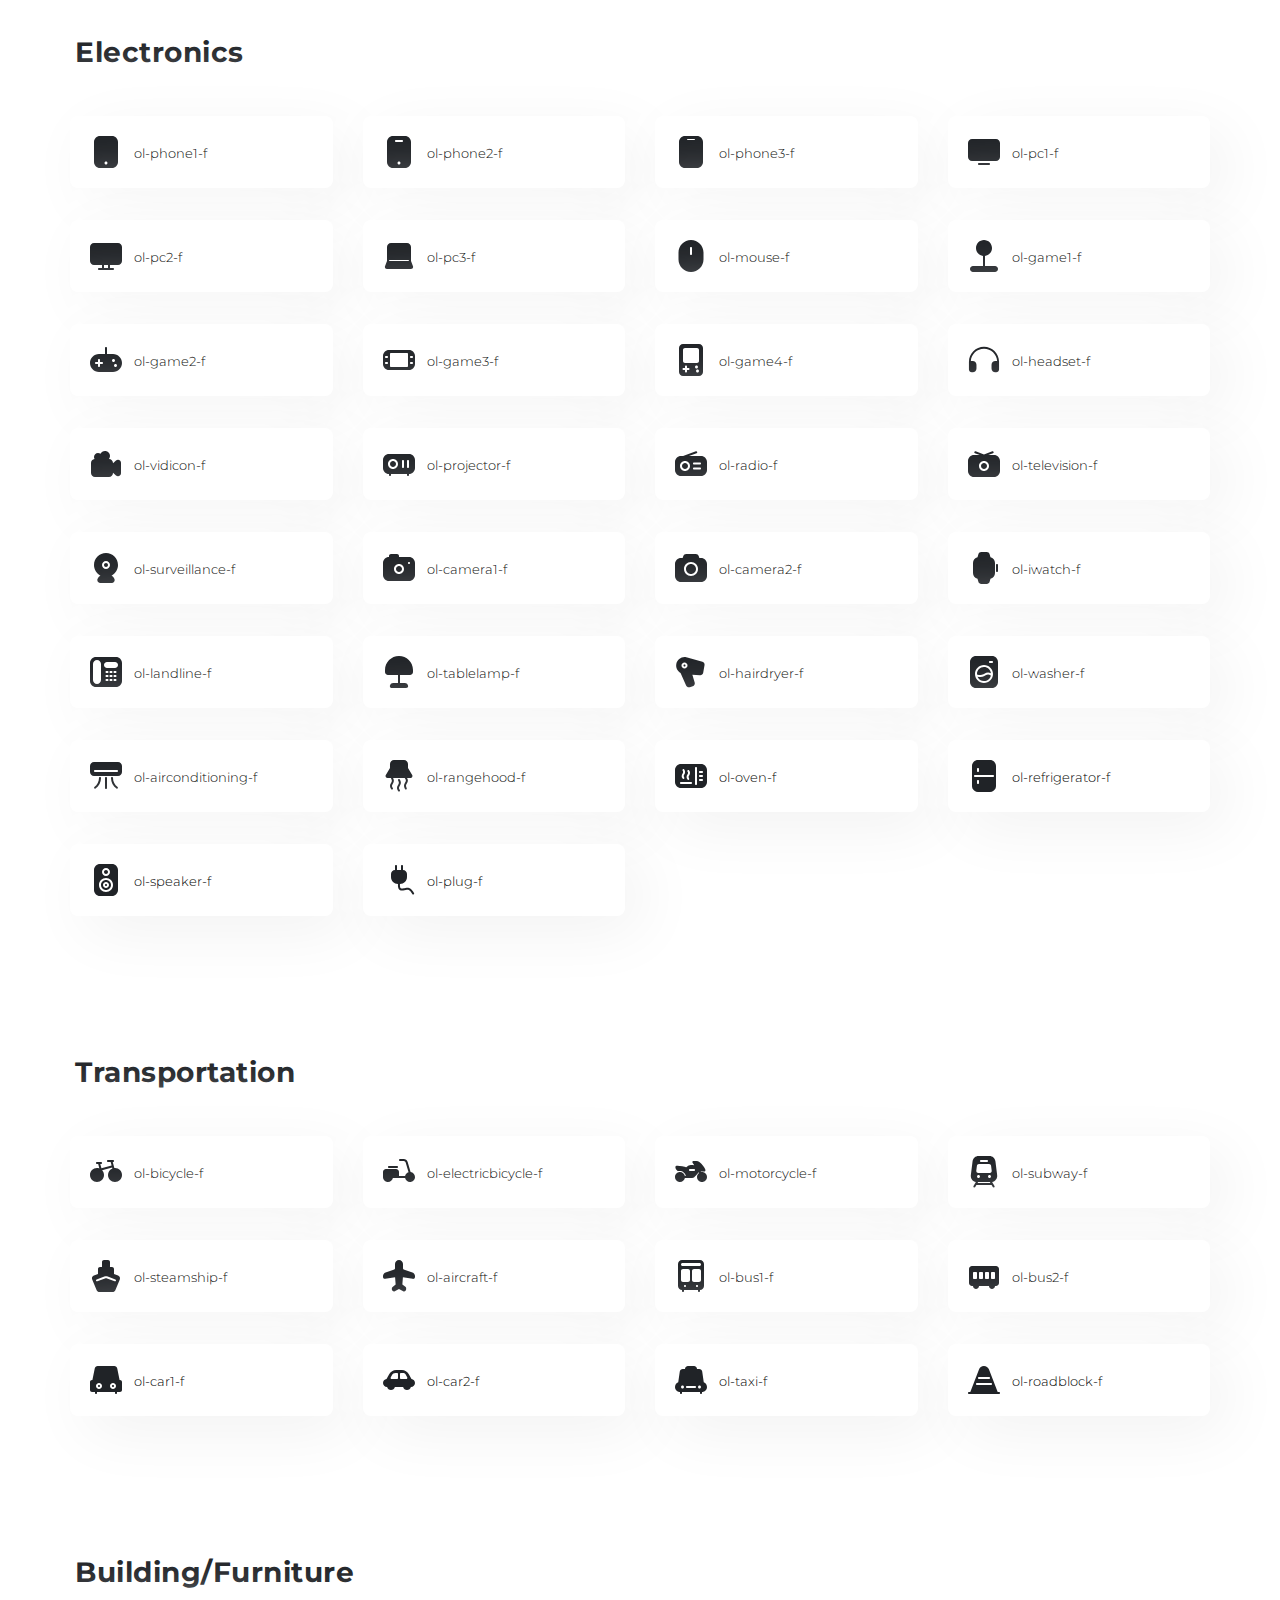
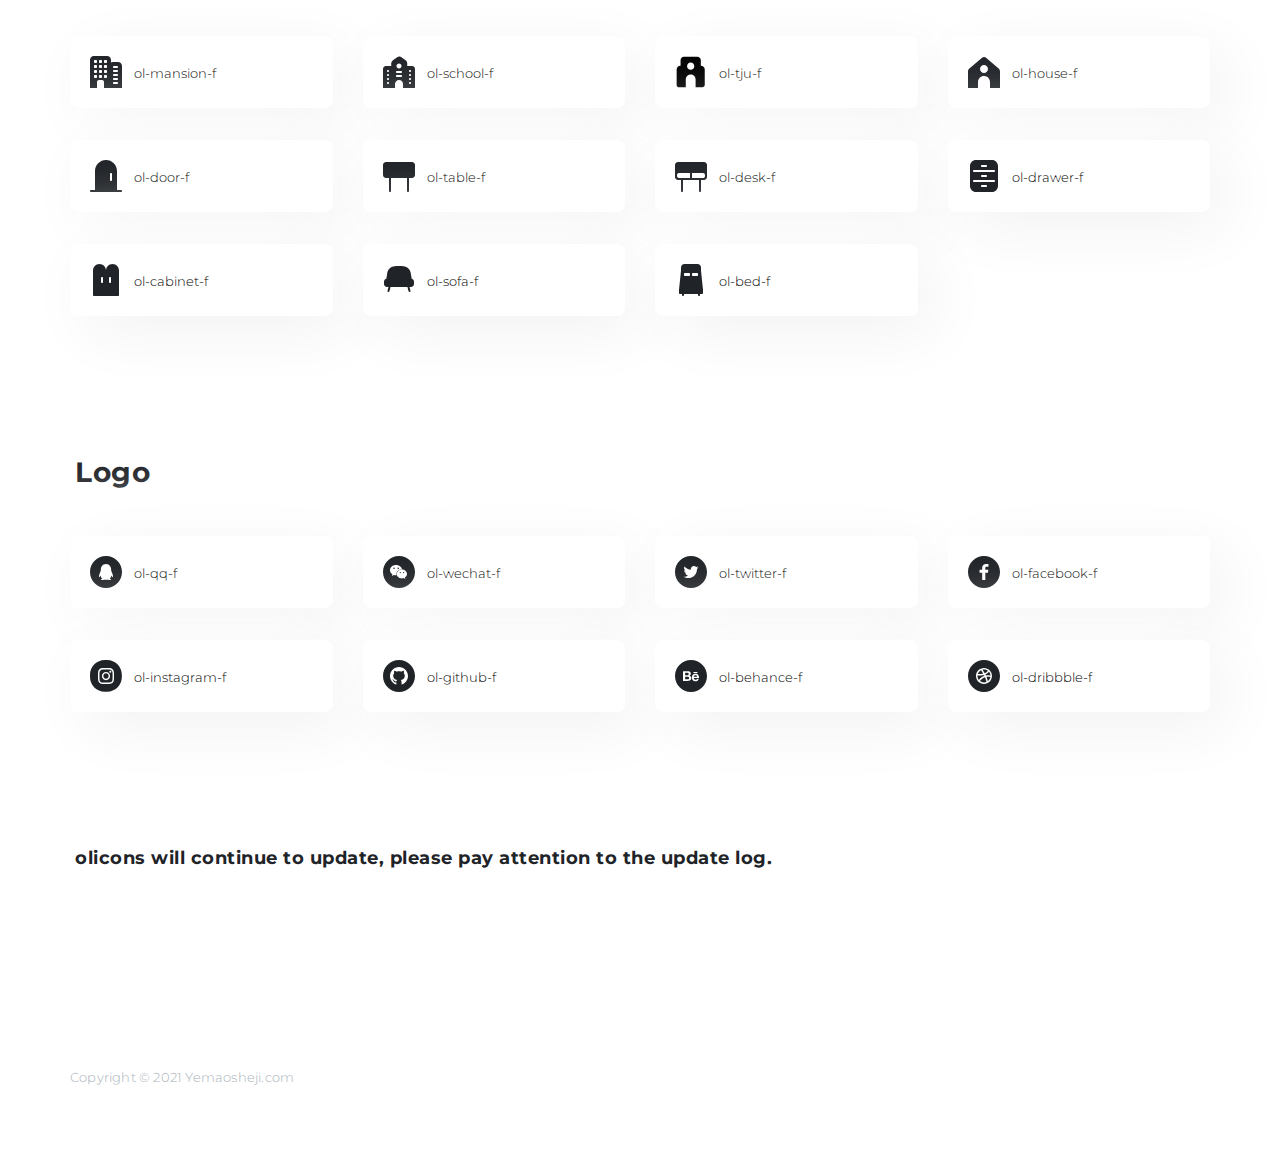
==== commit 01766774: "r" ====
--- a/filled.html
+++ b/filled.html
@@ -1539,7 +1539,7 @@
         <div class="container">
 
                 <div class="footer-copyright">
-                    <h6>Copyright © 2020 <a href="http://www.yemaosheji.com/" target="black">Yemaosheji.com</a></h6>
+                    <h6>Copyright © 2021 <a href="http://www.yemaosheji.com/" target="black">Yemaosheji.com</a></h6>
                 </div>
 
         </div>
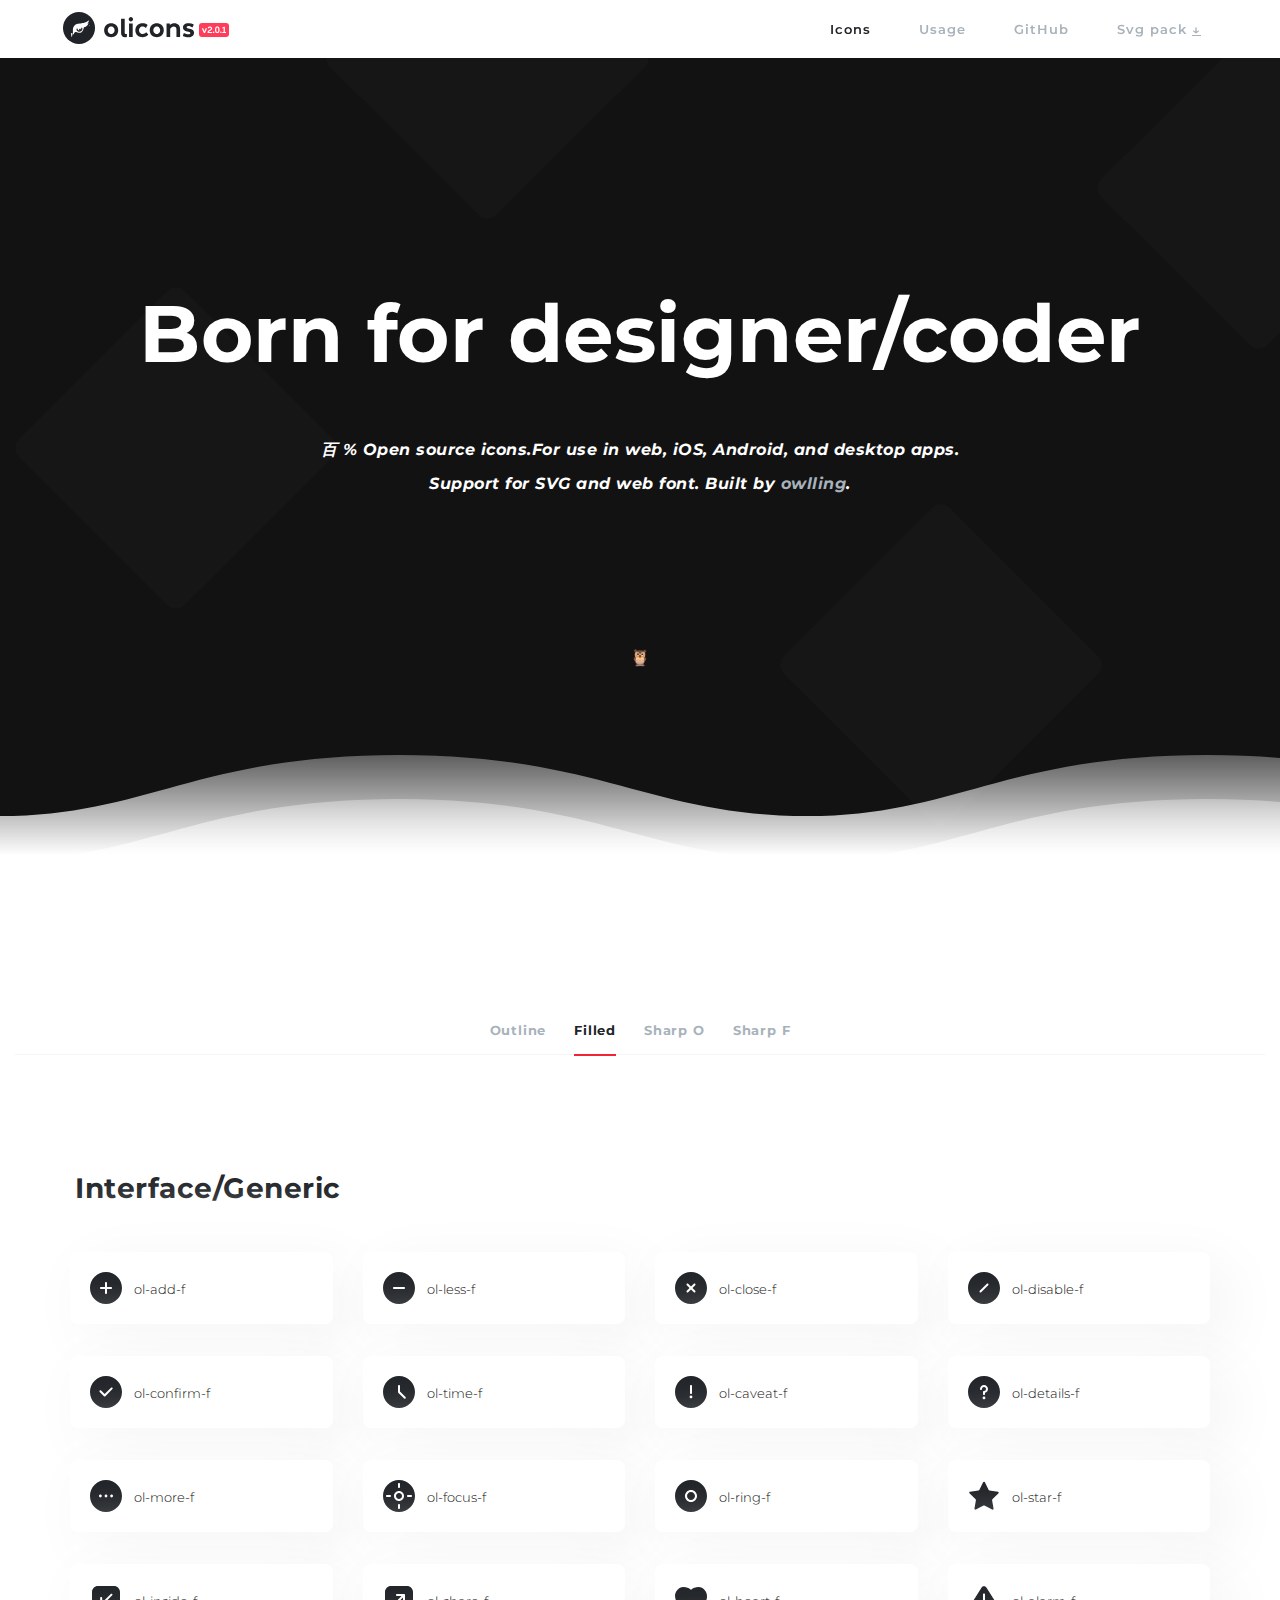
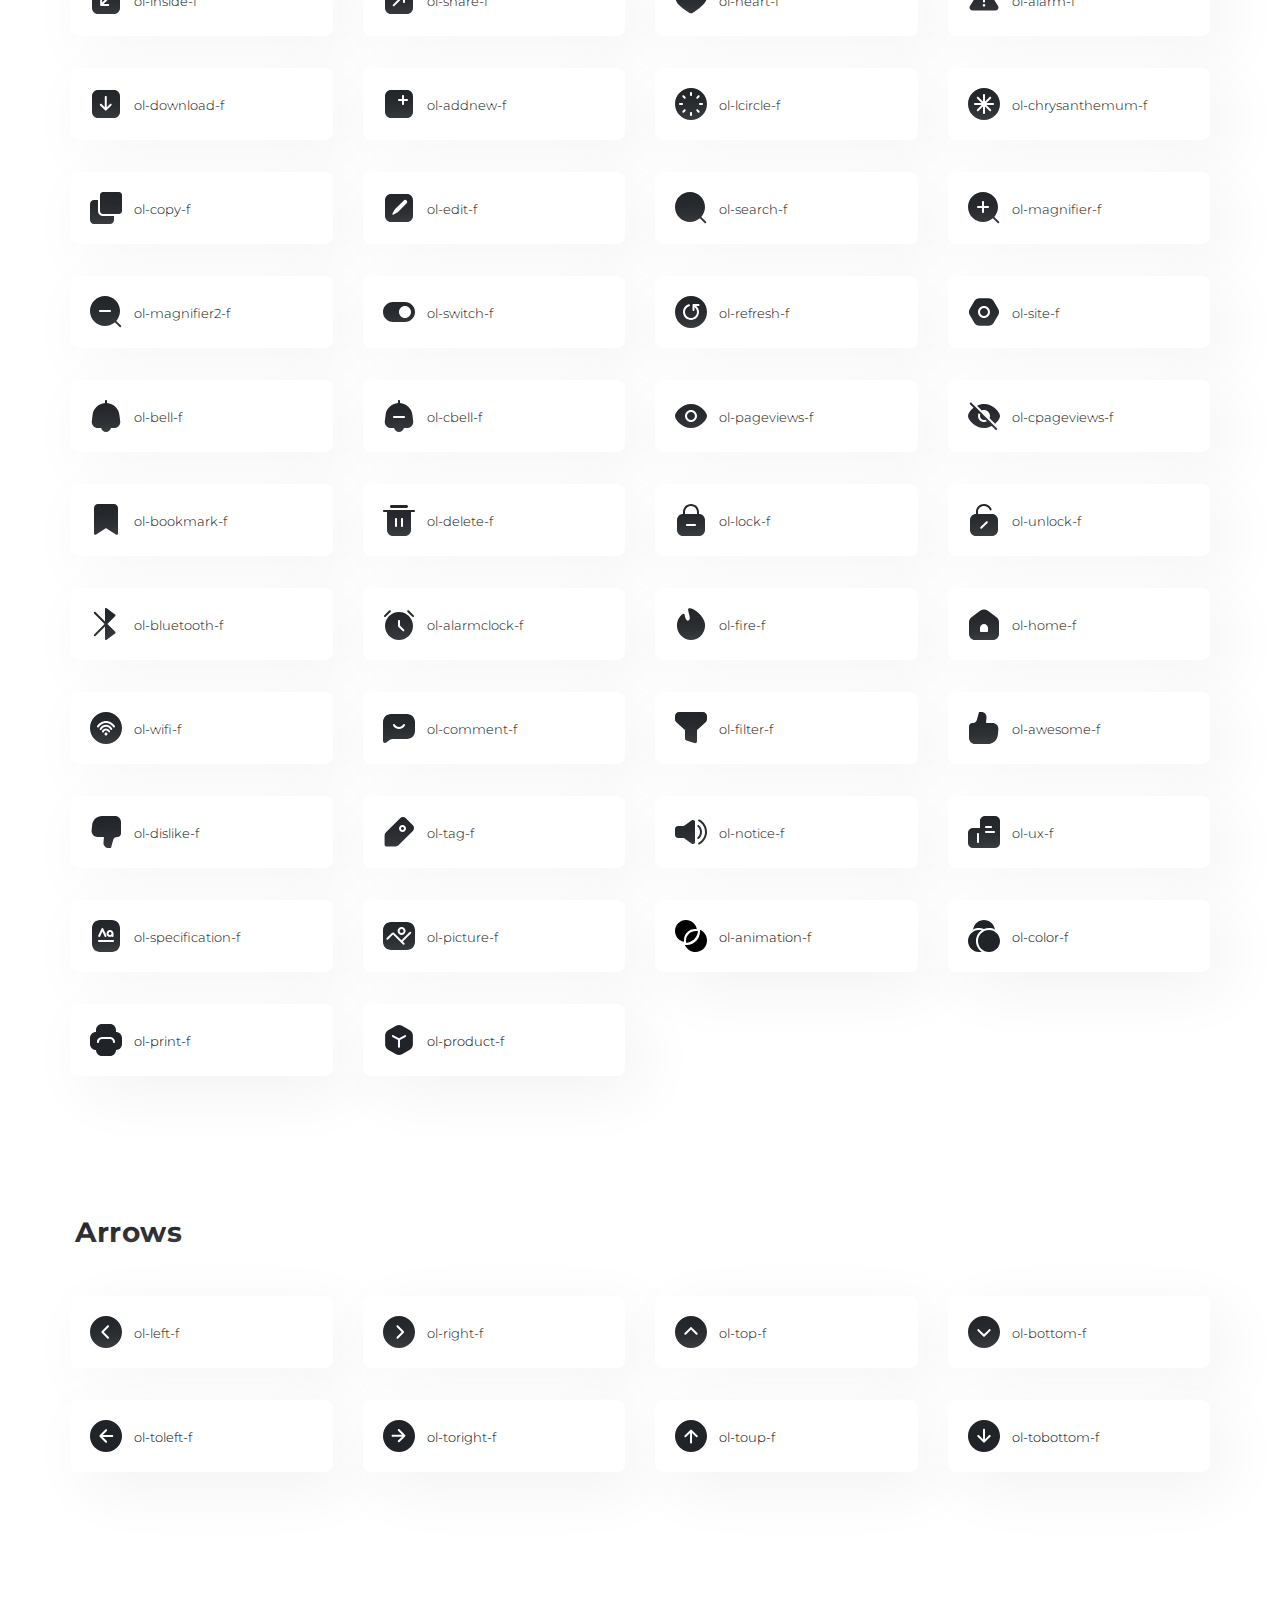
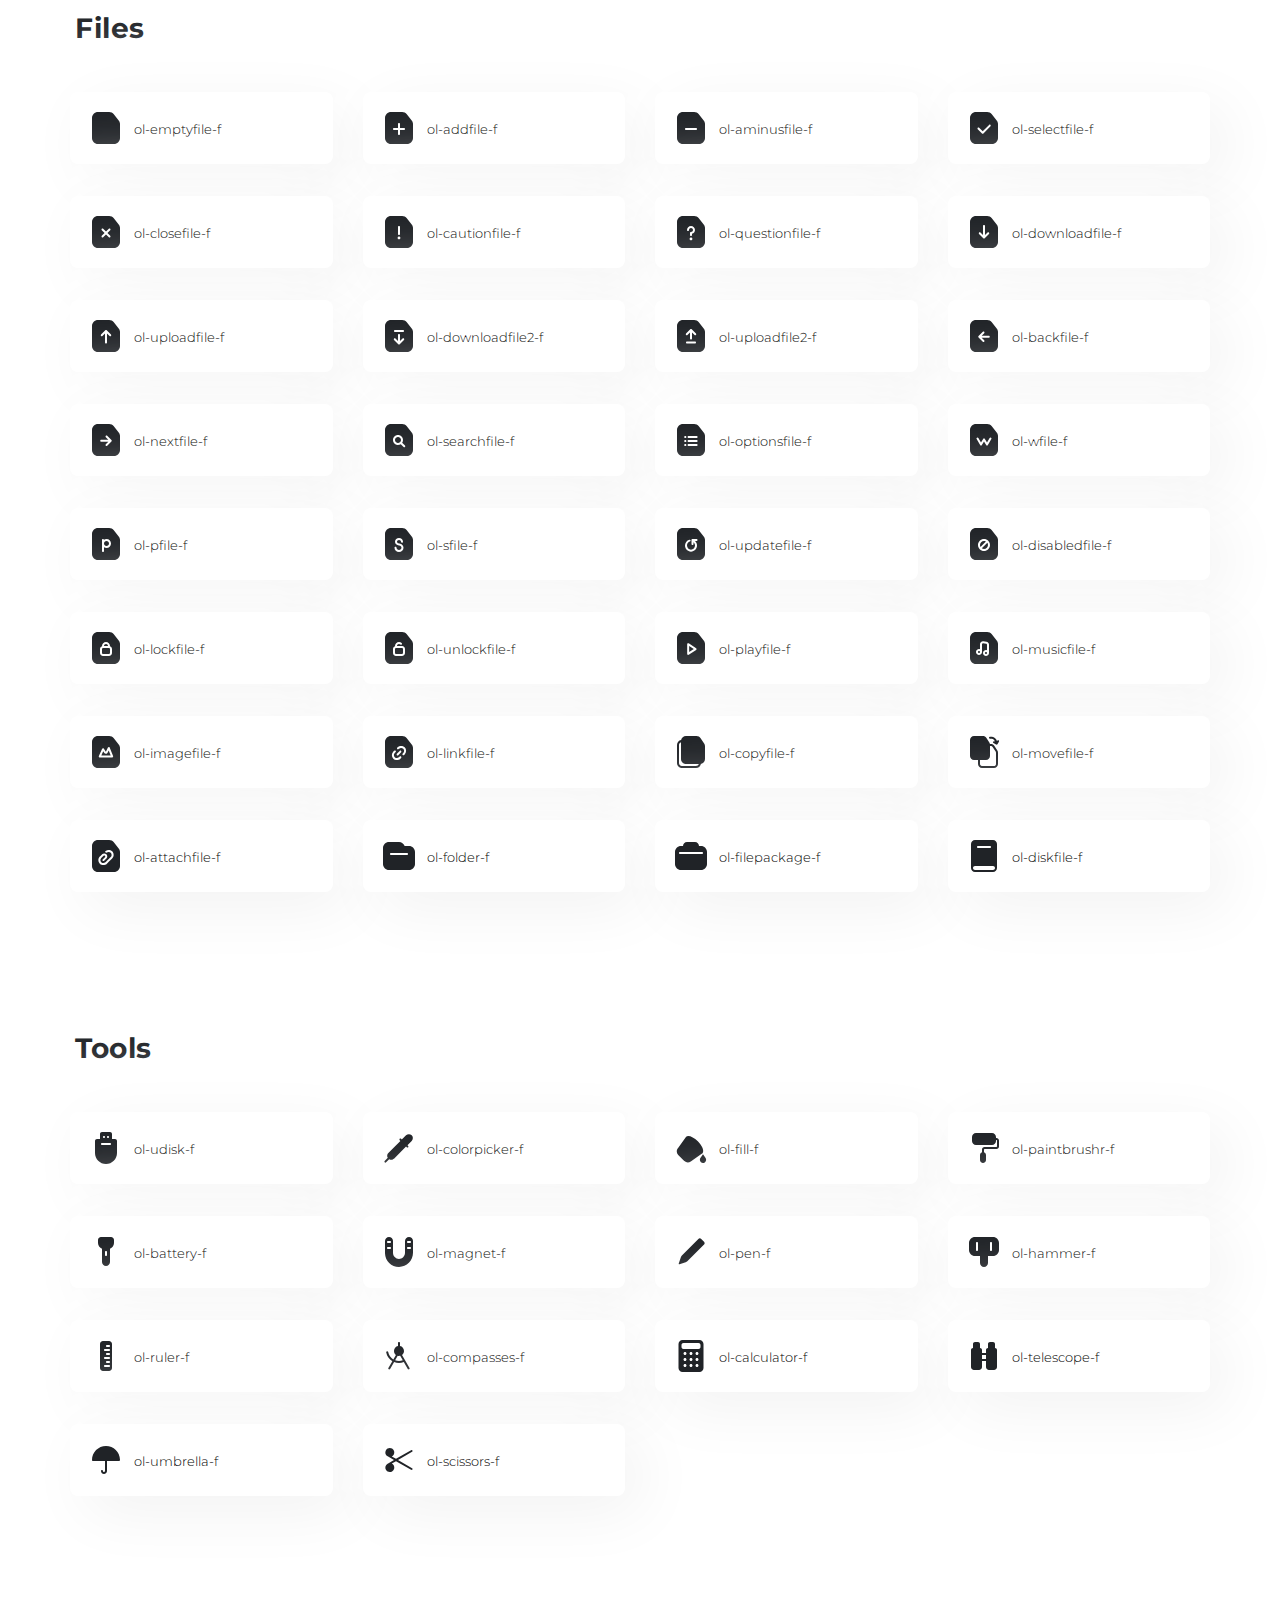
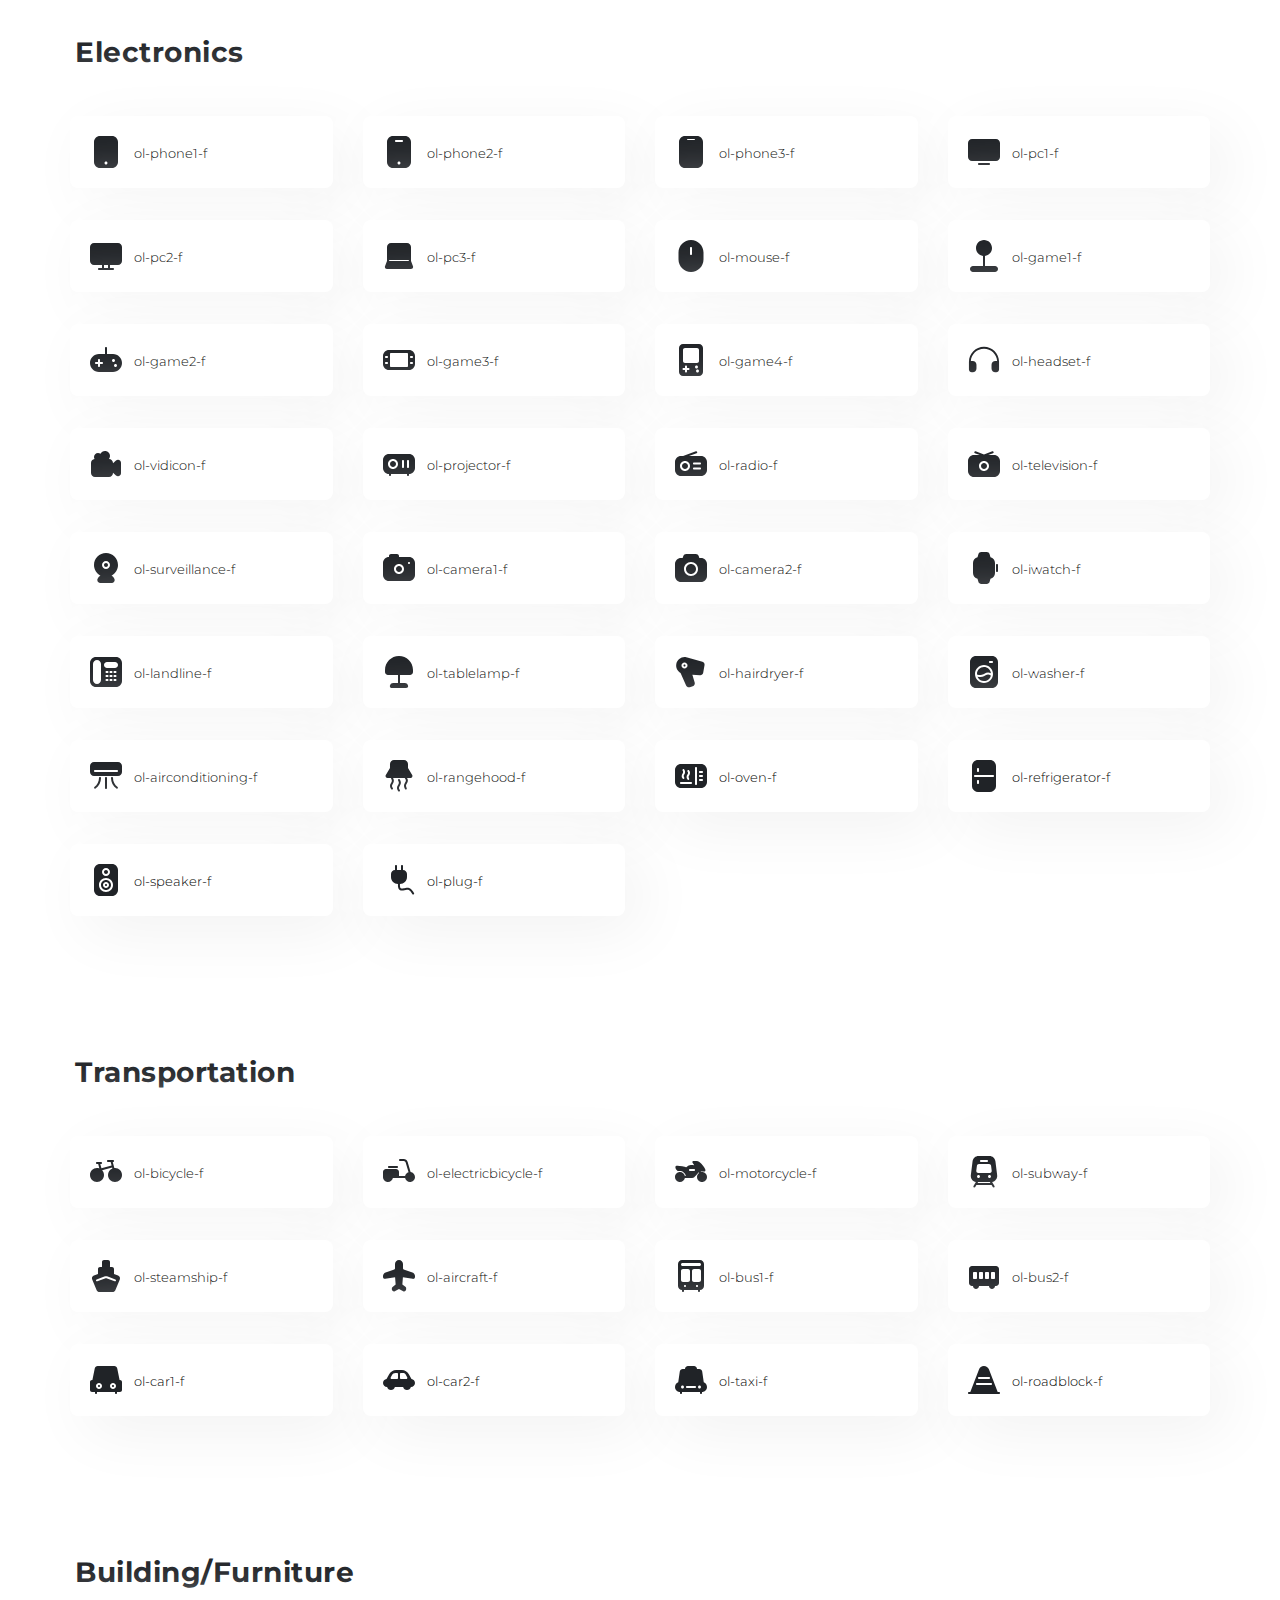
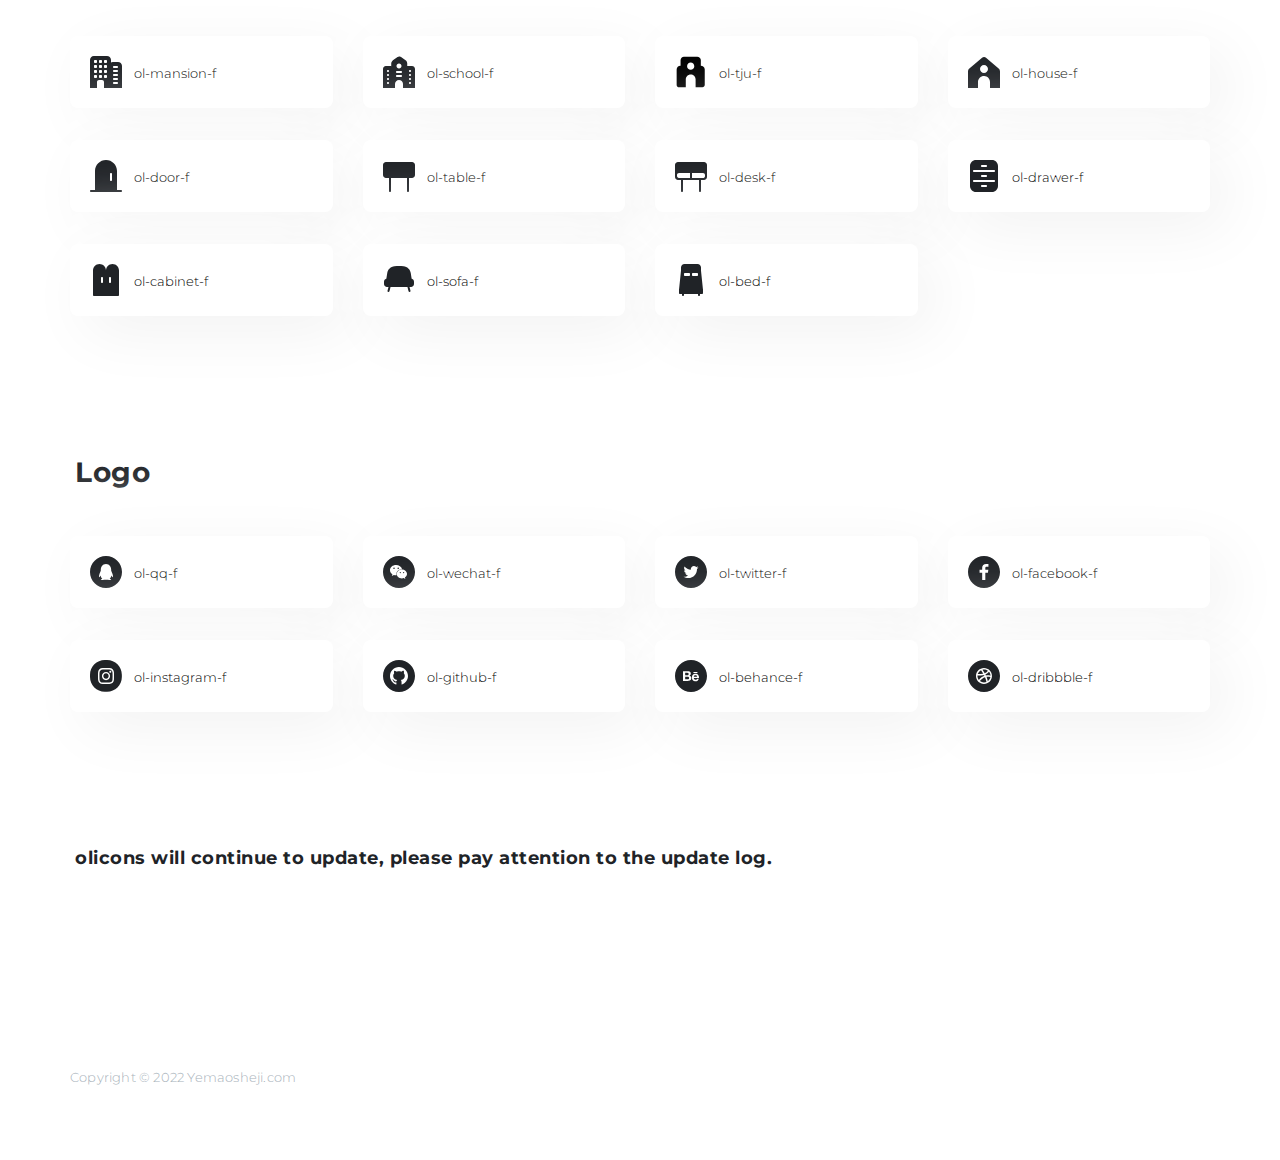
==== commit fc330033: "2022" ====
--- a/filled.html
+++ b/filled.html
@@ -1539,7 +1539,7 @@
         <div class="container">
 
                 <div class="footer-copyright">
-                    <h6>Copyright © 2021 <a href="http://www.yemaosheji.com/" target="black">Yemaosheji.com</a></h6>
+                    <h6>Copyright © 2022 <a href="http://www.yemaosheji.com/" target="black">Yemaosheji.com</a></h6>
                 </div>
 
         </div>
@@ -1569,4 +1569,4 @@
 
 </body>
 
-</html>+</html>
